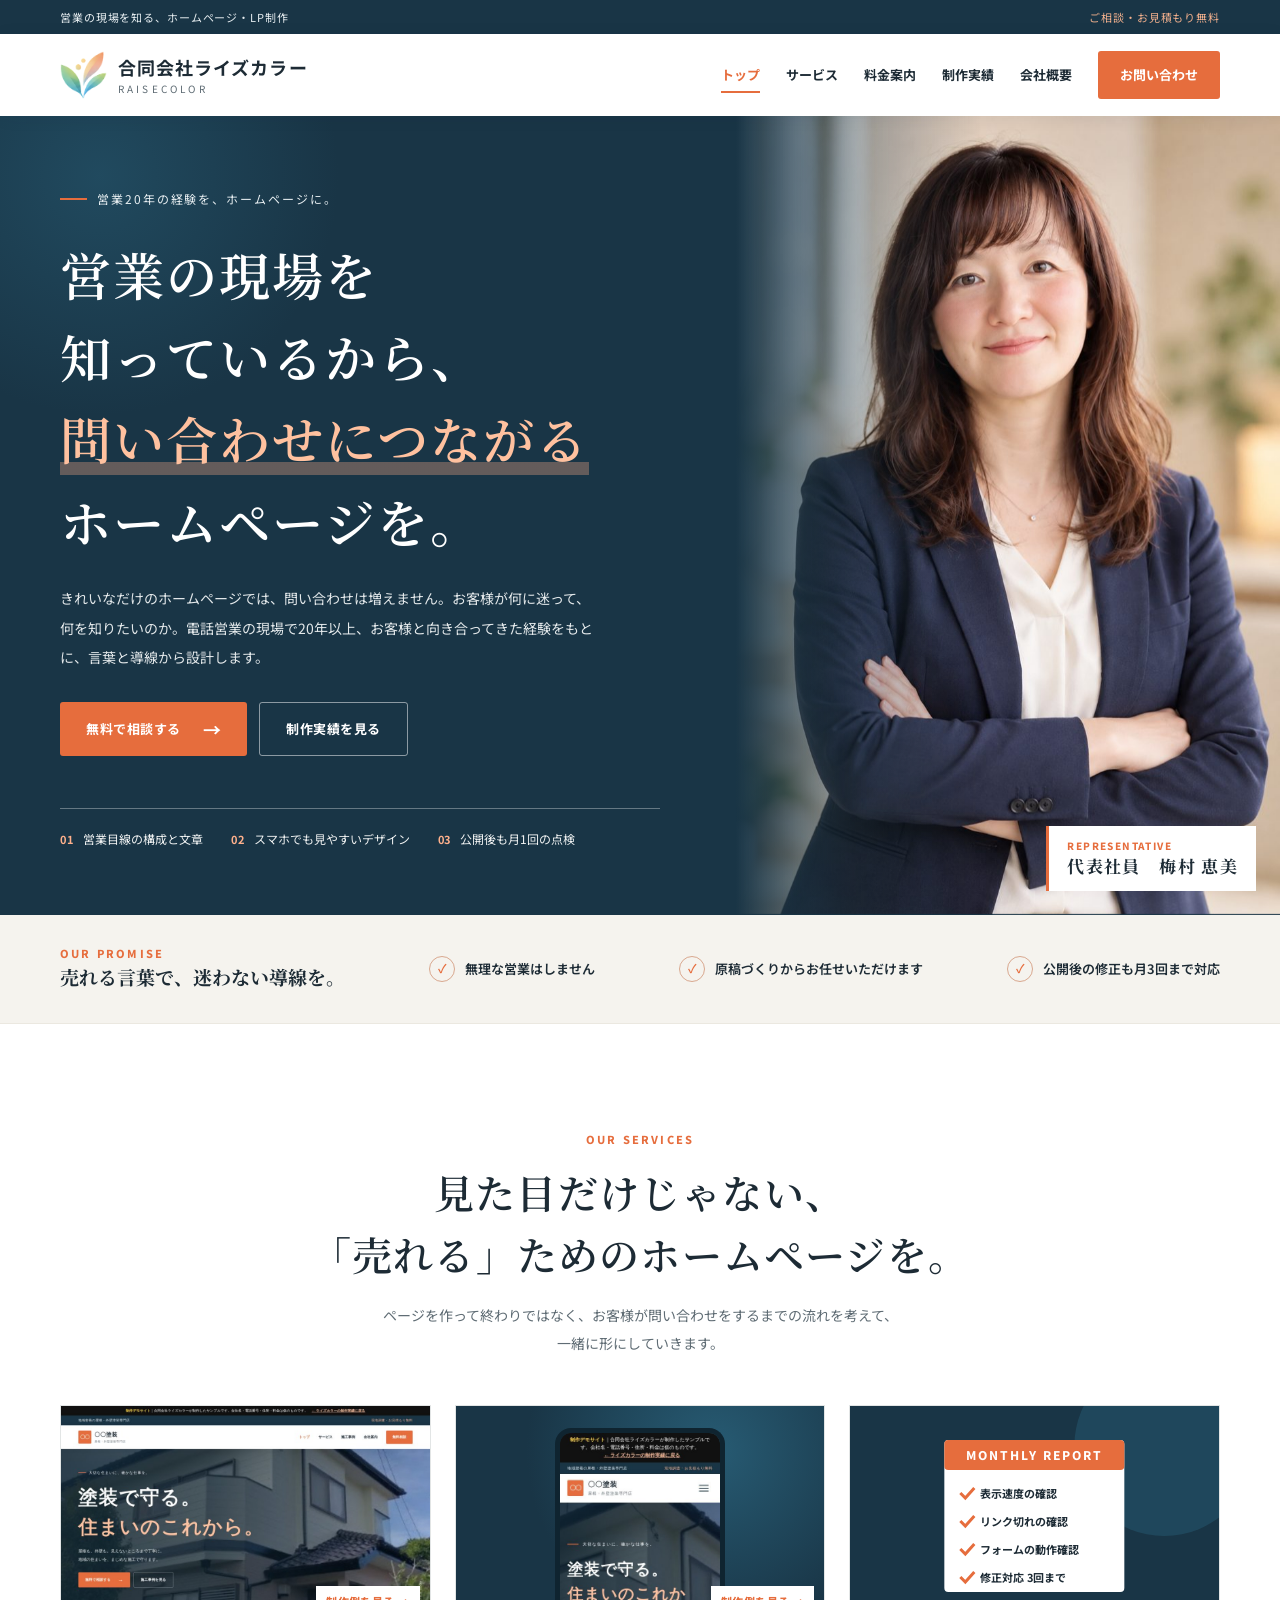
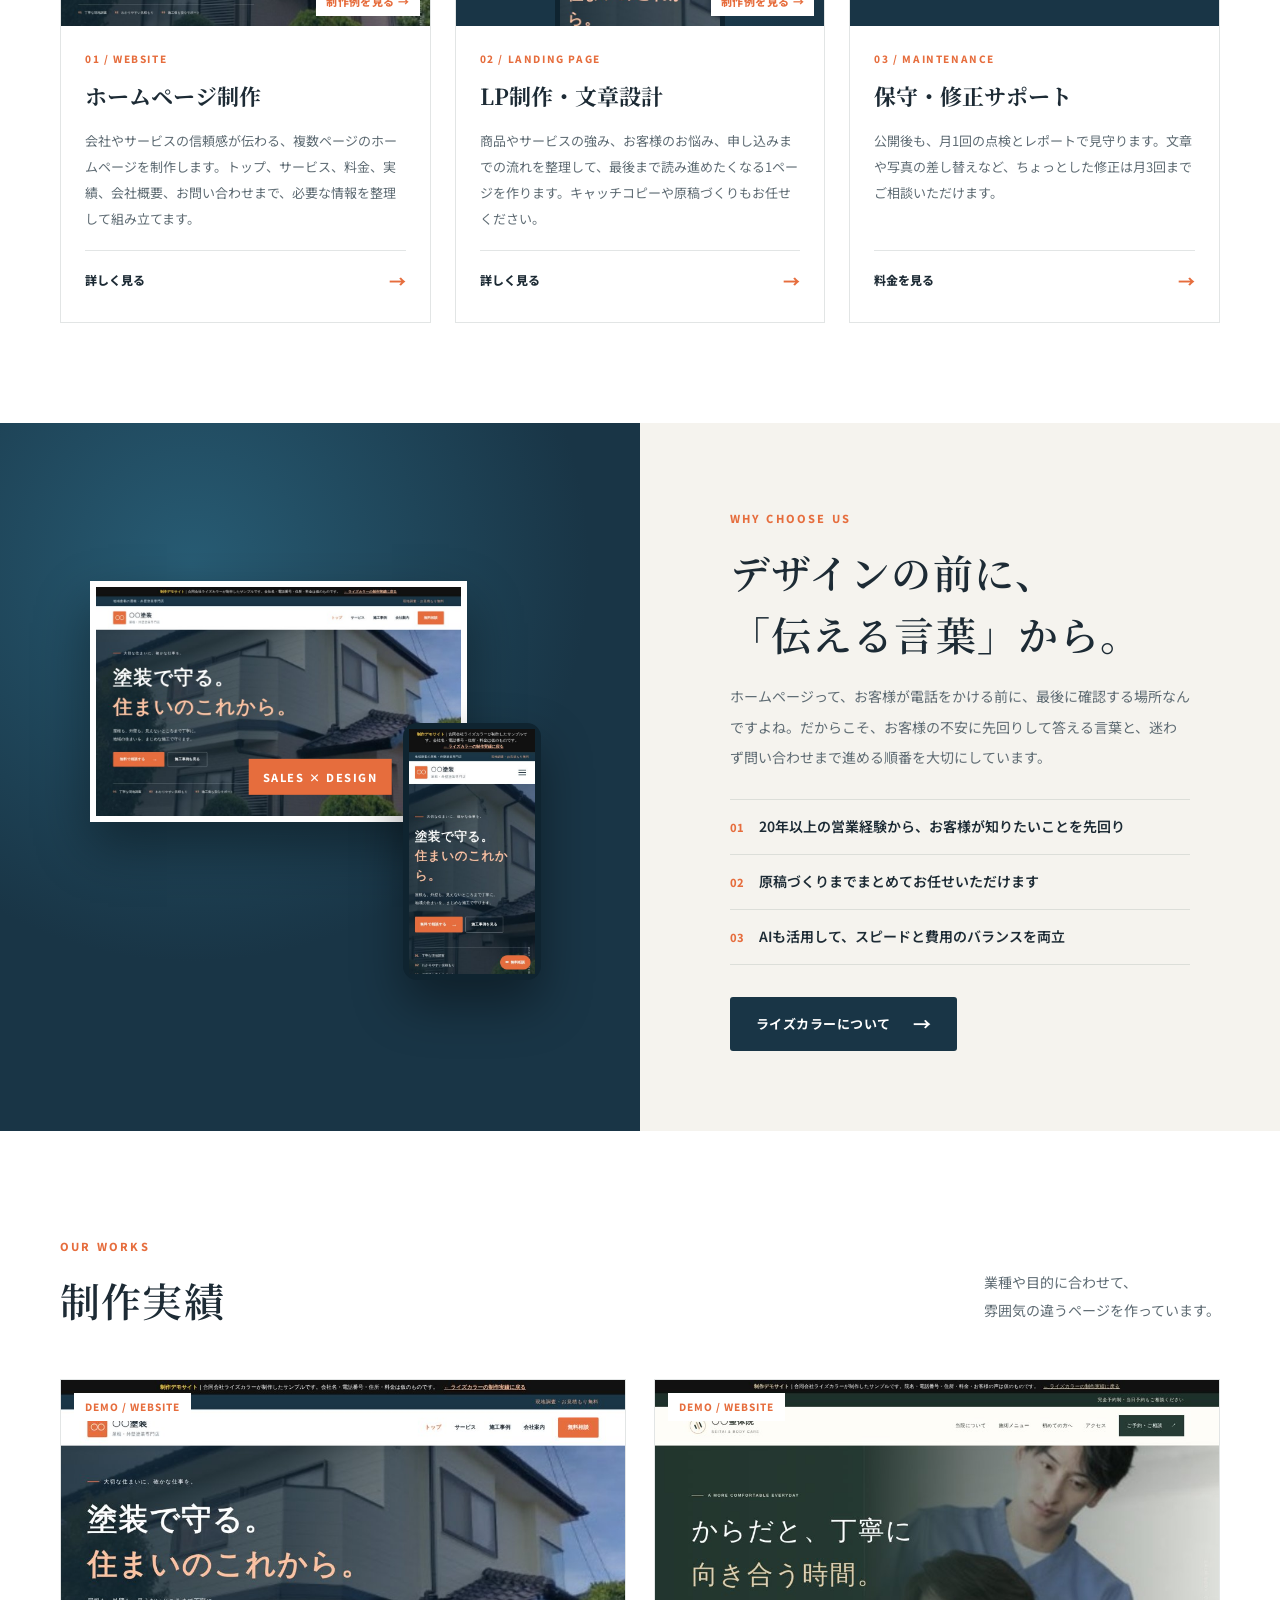
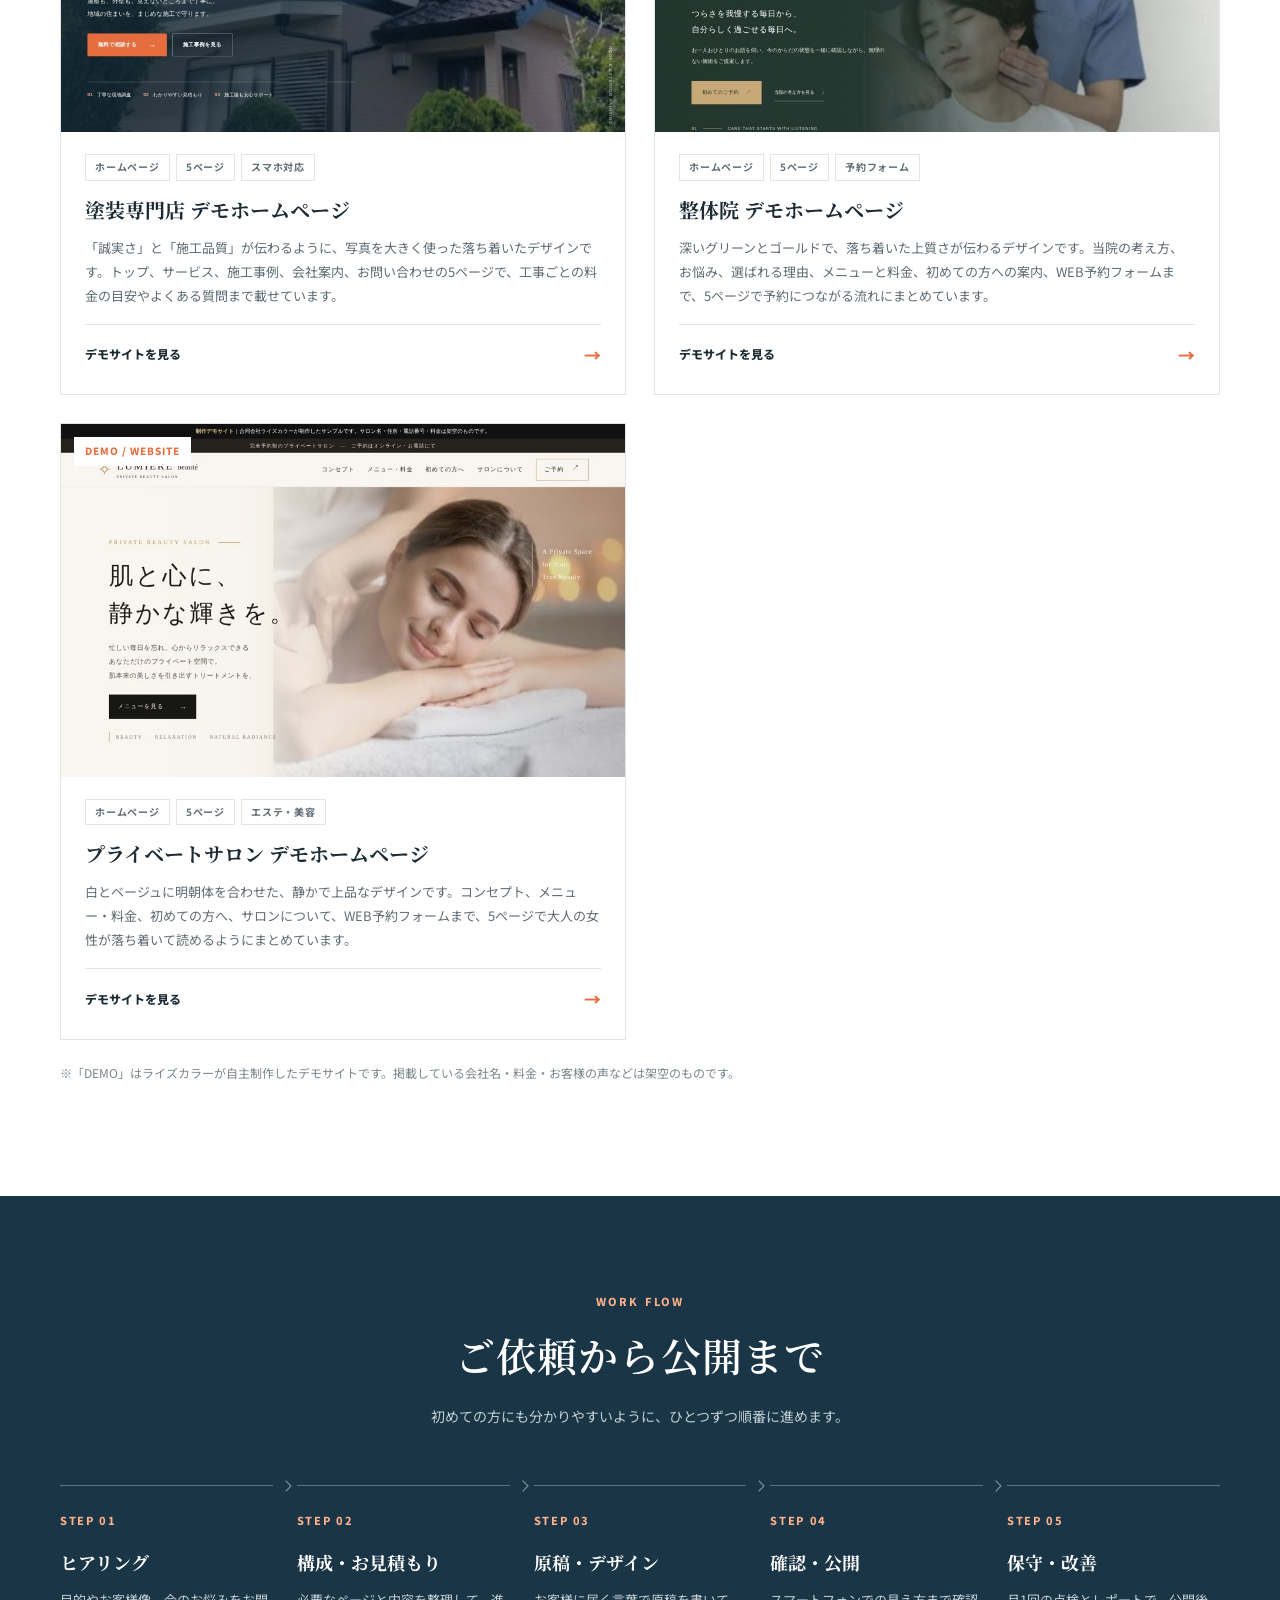
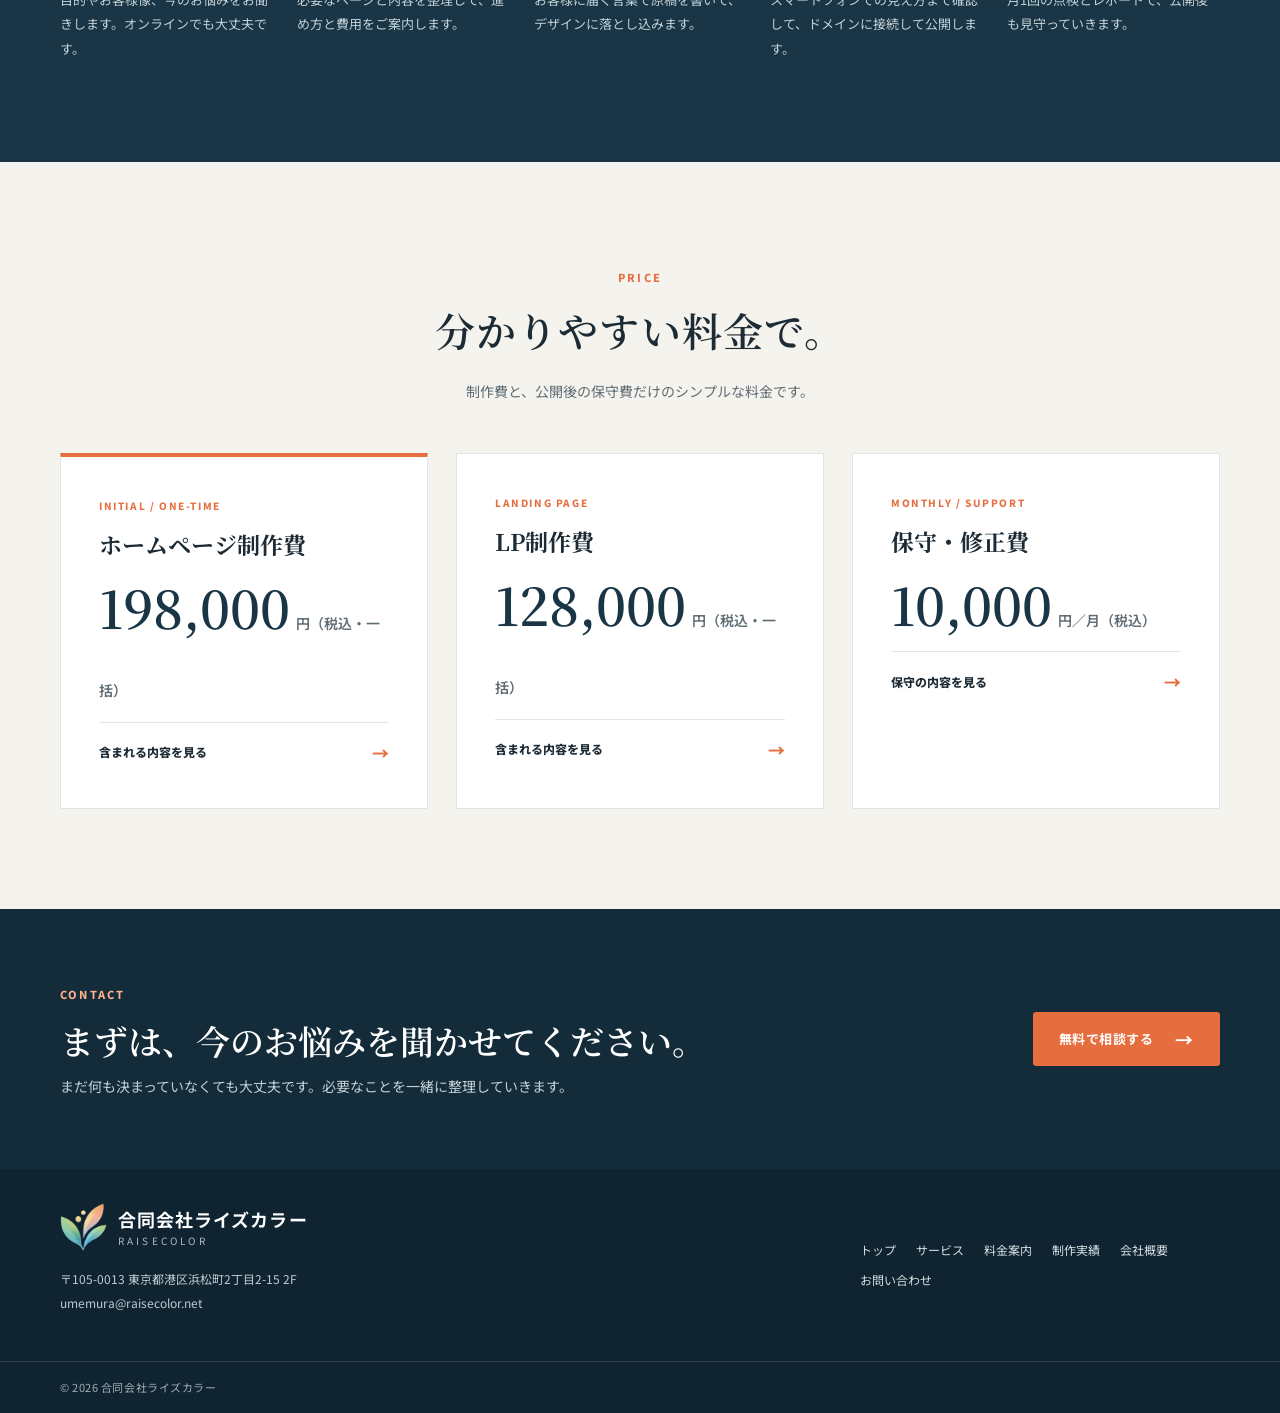
==== preview/index.html @ 111bf9ed "アニメーション入りの試作版を preview/ に追加(本番ページは変更なし) Co-Authored-By: Claude Opus 5.5 <noreply@anthropic.com> Clau" ====
<!doctype html>
<html lang="ja">
<head>
  <meta charset="utf-8">
  <meta name="viewport" content="width=device-width, initial-scale=1">
  <meta name="description" content="合同会社ライズカラーは、20年以上の営業経験をもとに、問い合わせにつながるホームページ・LPを制作します。">
  <title>合同会社ライズカラー｜営業目線のホームページ・LP制作</title>
  <link rel="icon" href="logo-mark.png">
  <link rel="stylesheet" href="style.css">
  <link rel="stylesheet" href="anim.css">
  <meta name="robots" content="noindex">
  <script src="script.js" defer></script>
  <script src="anim.js" defer></script>
</head>
<body>
  <div class="topbar">
    <div class="container topbar-inner">
      <span>営業の現場を知る、ホームページ・LP制作</span>
      <span class="topbar-note">ご相談・お見積もり無料</span>
    </div>
  </div>
  <header class="site-header">
    <div class="container header-inner">
      <a class="brand" href="index.html" aria-label="合同会社ライズカラー トップ"><img class="brand-logo" src="logo-mark.png" alt="" width="46" height="47"><span class="brand-text"><strong>合同会社ライズカラー</strong><small>RAISECOLOR</small></span></a>
      <button class="menu-toggle" aria-expanded="false" aria-controls="site-nav" aria-label="メニューを開く"><span></span><span></span><span></span></button>
      <nav id="site-nav" class="site-nav" aria-label="メインメニュー"><a href="index.html" aria-current="page">トップ</a><a href="services.html">サービス</a><a href="pricing.html">料金案内</a><a href="works.html">制作実績</a><a href="about.html">会社概要</a><a class="nav-cta" href="contact.html">お問い合わせ</a></nav>
    </div>
  </header>
  <main>

    <section class="hero" id="home">
      <div class="hero-grid">
        <div class="hero-content">
          <p class="eyebrow"><span></span>営業20年の経験を、ホームページに。</p>
          <h1>営業の現場を<br>知っているから、<br><em>問い合わせにつながる</em><br>ホームページを。</h1>
          <p class="hero-lead">きれいなだけのホームページでは、問い合わせは増えません。お客様が何に迷って、何を知りたいのか。電話営業の現場で20年以上、お客様と向き合ってきた経験をもとに、言葉と導線から設計します。</p>
          <div class="hero-actions">
            <a class="button button-primary" href="contact.html">無料で相談する <span>→</span></a>
            <a class="button button-ghost" href="works.html">制作実績を見る</a>
          </div>
          <div class="hero-points">
            <div><b>01</b><span>営業目線の構成と文章</span></div>
            <div><b>02</b><span>スマホでも見やすいデザイン</span></div>
            <div><b>03</b><span>公開後も月1回の点検</span></div>
          </div>
        </div>
        <figure class="hero-photo" style="margin:0">
          <img src="representative.jpg" alt="代表社員 梅村恵美">
          <figcaption><small>REPRESENTATIVE</small><b>代表社員　梅村 恵美</b></figcaption>
        </figure>
      </div>
    </section>

    <section class="trust-strip">
      <div class="container trust-inner">
        <div class="trust-intro"><span class="mini-label">OUR PROMISE</span><strong>売れる言葉で、迷わない導線を。</strong></div>
        <div class="trust-item"><span class="trust-icon">✓</span><span>無理な営業はしません</span></div>
        <div class="trust-item"><span class="trust-icon">✓</span><span>原稿づくりからお任せいただけます</span></div>
        <div class="trust-item"><span class="trust-icon">✓</span><span>公開後の修正も月3回まで対応</span></div>
      </div>
    </section>

    <section class="section" id="service">
      <div class="container">
        <div class="section-heading">
          <span class="section-kicker">OUR SERVICES</span>
          <h2>見た目だけじゃない、<br>「売れる」ためのホームページを。</h2>
          <p>ページを作って終わりではなく、お客様が問い合わせをするまでの流れを考えて、<br>一緒に形にしていきます。</p>
        </div>
        <div class="service-grid">
          <article class="service-card">
            <a class="thumb" href="https://umemura-raisecolor.github.io/tosou-demo/" target="_blank" rel="noopener"><img src="work-paint.jpg" alt="塗装専門店デモホームページ" loading="lazy"><span class="thumb-tag">制作例を見る →</span></a>
            <div class="service-card-body"><span class="card-number">01 / WEBSITE</span><h3>ホームページ制作</h3><p>会社やサービスの信頼感が伝わる、複数ページのホームページを制作します。トップ、サービス、料金、実績、会社概要、お問い合わせまで、必要な情報を整理して組み立てます。</p><a href="services.html" class="text-link">詳しく見る <span>→</span></a></div>
          </article>
          <article class="service-card">
            <a class="thumb phone" href="https://umemura-raisecolor.github.io/tosou-demo/" target="_blank" rel="noopener"><img src="work-paint-sp.jpg" alt="塗装専門店デモのスマートフォン表示" loading="lazy"><span class="thumb-tag">制作例を見る →</span></a>
            <div class="service-card-body"><span class="card-number">02 / LANDING PAGE</span><h3>LP制作・文章設計</h3><p>商品やサービスの強み、お客様のお悩み、申し込みまでの流れを整理して、最後まで読み進めたくなる1ページを作ります。キャッチコピーや原稿づくりもお任せください。</p><a href="services.html" class="text-link">詳しく見る <span>→</span></a></div>
          </article>
          <article class="service-card">
            <div class="thumb"><svg viewBox="0 0 400 220" width="100%" height="100%" preserveAspectRatio="xMidYMid slice" aria-hidden="true"><rect width="400" height="220" fill="#193546"/><circle cx="330" cy="40" r="90" fill="#275b73" opacity=".5"/><rect x="110" y="34" width="180" height="152" rx="4" fill="#fff"/><rect x="110" y="34" width="180" height="30" rx="4" fill="#e66d3d"/><text x="200" y="54" text-anchor="middle" font-family="Noto Sans JP" font-size="12" font-weight="800" fill="#fff" letter-spacing="2">MONTHLY REPORT</text><g font-family="Noto Sans JP" font-size="11" font-weight="700" fill="#1d2b35"><text x="146" y="92">表示速度の確認</text><text x="146" y="120">リンク切れの確認</text><text x="146" y="148">フォームの動作確認</text><text x="146" y="176">修正対応 3回まで</text></g><g fill="none" stroke="#e66d3d" stroke-width="3"><path d="M126 87l5 5 9-10"/><path d="M126 115l5 5 9-10"/><path d="M126 143l5 5 9-10"/><path d="M126 171l5 5 9-10"/></g></svg></div>
            <div class="service-card-body"><span class="card-number">03 / MAINTENANCE</span><h3>保守・修正サポート</h3><p>公開後も、月1回の点検とレポートで見守ります。文章や写真の差し替えなど、ちょっとした修正は月3回までご相談いただけます。</p><a href="pricing.html" class="text-link">料金を見る <span>→</span></a></div>
          </article>
        </div>
      </div>
    </section>

    <section class="feature-section" id="reason">
      <div class="feature-visual">
        <div class="stack">
          <div class="shot s1"><img src="work-paint.jpg" alt="" loading="lazy"></div>
          <div class="shot s2 sp"><img src="work-paint-sp.jpg" alt="" loading="lazy"></div>
          <span class="tag">SALES × DESIGN</span>
        </div>
      </div>
      <div class="feature-copy">
        <span class="section-kicker">WHY CHOOSE US</span>
        <h2>デザインの前に、<br>「伝える言葉」から。</h2>
        <p>ホームページって、お客様が電話をかける前に、最後に確認する場所なんですよね。だからこそ、お客様の不安に先回りして答える言葉と、迷わず問い合わせまで進める順番を大切にしています。</p>
        <ul class="check-list">
          <li><span>01</span>20年以上の営業経験から、お客様が知りたいことを先回り</li>
          <li><span>02</span>原稿づくりまでまとめてお任せいただけます</li>
          <li><span>03</span>AIも活用して、スピードと費用のバランスを両立</li>
        </ul>
        <a href="about.html" class="button button-dark">ライズカラーについて <span>→</span></a>
      </div>
    </section>

    <section class="section" id="works">
      <div class="container">
        <div class="section-heading heading-row">
          <div><span class="section-kicker">OUR WORKS</span><h2>制作実績</h2></div>
          <p style="font-size:14px;color:var(--muted)">業種や目的に合わせて、<br>雰囲気の違うページを作っています。</p>
        </div>
        <div class="works-grid"><article class="work-card"><a class="work-image" href="https://umemura-raisecolor.github.io/tosou-demo/" target="_blank" rel="noopener"><img src="work-paint.jpg" alt="塗装専門店 デモホームページのトップ画面" loading="lazy"><span>DEMO / WEBSITE</span></a><div class="work-info"><div class="tags"><span>ホームページ</span><span>5ページ</span><span>スマホ対応</span></div><h3>塗装専門店 デモホームページ</h3><p>「誠実さ」と「施工品質」が伝わるように、写真を大きく使った落ち着いたデザインです。トップ、サービス、施工事例、会社案内、お問い合わせの5ページで、工事ごとの料金の目安やよくある質問まで載せています。</p><a class="text-link" href="https://umemura-raisecolor.github.io/tosou-demo/" target="_blank" rel="noopener">デモサイトを見る <span>→</span></a></div></article><article class="work-card"><a class="work-image" href="https://umemura-raisecolor.github.io/seitai-demo/" target="_blank" rel="noopener"><img src="work-seitai.jpg" alt="整体院 デモホームページのトップ画面" loading="lazy"><span>DEMO / WEBSITE</span></a><div class="work-info"><div class="tags"><span>ホームページ</span><span>5ページ</span><span>予約フォーム</span></div><h3>整体院 デモホームページ</h3><p>深いグリーンとゴールドで、落ち着いた上質さが伝わるデザインです。当院の考え方、お悩み、選ばれる理由、メニューと料金、初めての方への案内、WEB予約フォームまで、5ページで予約につながる流れにまとめています。</p><a class="text-link" href="https://umemura-raisecolor.github.io/seitai-demo/" target="_blank" rel="noopener">デモサイトを見る <span>→</span></a></div></article><article class="work-card"><a class="work-image" href="https://umemura-raisecolor.github.io/salon-demo/" target="_blank" rel="noopener"><img src="work-salon.jpg" alt="プライベートサロン デモホームページのトップ画面" loading="lazy"><span>DEMO / WEBSITE</span></a><div class="work-info"><div class="tags"><span>ホームページ</span><span>5ページ</span><span>エステ・美容</span></div><h3>プライベートサロン デモホームページ</h3><p>白とベージュに明朝体を合わせた、静かで上品なデザインです。コンセプト、メニュー・料金、初めての方へ、サロンについて、WEB予約フォームまで、5ページで大人の女性が落ち着いて読めるようにまとめています。</p><a class="text-link" href="https://umemura-raisecolor.github.io/salon-demo/" target="_blank" rel="noopener">デモサイトを見る <span>→</span></a></div></article></div>
        <p class="demo-note">※「DEMO」はライズカラーが自主制作したデモサイトです。掲載している会社名・料金・お客様の声などは架空のものです。</p>
      </div>
    </section>

    <section class="process-section" id="flow">
      <div class="container">
        <div class="section-heading light-heading"><span class="section-kicker">WORK FLOW</span><h2>ご依頼から公開まで</h2><p>初めての方にも分かりやすいように、ひとつずつ順番に進めます。</p></div>
        <div class="process-grid"><div class="process-step"><span class="step-no">STEP 01</span><h3>ヒアリング</h3><p>目的やお客様像、今のお悩みをお聞きします。オンラインでも大丈夫です。</p></div><div class="process-step"><span class="step-no">STEP 02</span><h3>構成・お見積もり</h3><p>必要なページと内容を整理して、進め方と費用をご案内します。</p></div><div class="process-step"><span class="step-no">STEP 03</span><h3>原稿・デザイン</h3><p>お客様に届く言葉で原稿を書いて、デザインに落とし込みます。</p></div><div class="process-step"><span class="step-no">STEP 04</span><h3>確認・公開</h3><p>スマートフォンでの見え方まで確認して、ドメインに接続して公開します。</p></div><div class="process-step"><span class="step-no">STEP 05</span><h3>保守・改善</h3><p>月1回の点検とレポートで、公開後も見守っていきます。</p></div></div>
      </div>
    </section>

    <section class="section cream" id="price">
      <div class="container">
        <div class="section-heading">
          <span class="section-kicker">PRICE</span>
          <h2>分かりやすい料金で。</h2>
          <p>制作費と、公開後の保守費だけのシンプルな料金です。</p>
        </div>
        <div class="price-grid">
          <article class="price-box featured"><span class="card-number">INITIAL / ONE-TIME</span><h3>ホームページ制作費</h3><div class="price">198,000<small>円（税込・一括）</small></div><a class="text-link" href="pricing.html" style="margin-top:14px">含まれる内容を見る <span>→</span></a></article>
          <article class="price-box"><span class="card-number">LANDING PAGE</span><h3>LP制作費</h3><div class="price">128,000<small>円（税込・一括）</small></div><a class="text-link" href="pricing.html" style="margin-top:14px">含まれる内容を見る <span>→</span></a></article>
          <article class="price-box"><span class="card-number">MONTHLY / SUPPORT</span><h3>保守・修正費</h3><div class="price">10,000<small>円／月（税込）</small></div><a class="text-link" href="pricing.html" style="margin-top:14px">保守の内容を見る <span>→</span></a></article>
        </div>
      </div>
    </section>

    <section class="cta-band">
      <div class="container cta-inner">
        <div><span class="section-kicker">CONTACT</span><h2>まずは、今のお悩みを聞かせてください。</h2><p>まだ何も決まっていなくても大丈夫です。必要なことを一緒に整理していきます。</p></div>
        <a class="button button-primary" href="contact.html">無料で相談する <span>→</span></a>
      </div>
    </section>
  </main>
  <footer class="site-footer">
    <div class="container footer-main">
      <div>
        <a class="brand brand-footer" href="index.html"><img class="brand-logo" src="logo-mark.png" alt="" width="46" height="47"><span class="brand-text"><strong>合同会社ライズカラー</strong><small>RAISECOLOR</small></span></a>
        <p style="margin-top:16px;font-size:12px;color:#bdcbd0;line-height:2">〒105-0013 東京都港区浜松町2丁目2-15 2F<br>umemura@raisecolor.net</p>
      </div>
      <div class="footer-links"><a href="index.html">トップ</a><a href="services.html">サービス</a><a href="pricing.html">料金案内</a><a href="works.html">制作実績</a><a href="about.html">会社概要</a><a href="contact.html">お問い合わせ</a></div>
    </div>
    <div class="footer-bottom"><div class="container">© <span id="year">2026</span> 合同会社ライズカラー</div></div>
  </footer>
  <a class="floating-contact" href="contact.html"><span>✉</span>無料相談</a>
</body>
</html>
---- preview/style.css ----
@import url('https://fonts.googleapis.com/css2?family=Noto+Sans+JP:wght@400;500;600;700;800&family=Noto+Serif+JP:wght@500;600;700&display=swap');
:root{--ink:#1d2b35;--navy:#193546;--navy2:#142c39;--blue:#275b73;--orange:#e66d3d;--peach:#ffc19f;--peach2:#ffb18c;--cream:#f5f3ee;--muted:#5f6c74;--line:#e2e5e5;--white:#fff;--serif:"Noto Serif JP",serif;--sans:"Noto Sans JP",sans-serif}
*{box-sizing:border-box}
html{scroll-behavior:smooth;scroll-padding-top:84px}
body{margin:0;background:#fff;color:var(--ink);font-family:var(--sans);line-height:1.85;font-size:15px;-webkit-font-smoothing:antialiased}
img{display:block;width:100%;object-fit:cover}
a{color:inherit;text-decoration:none}
h1,h2,h3,p{margin-top:0}
.container{width:min(1160px,calc(100% - 48px));margin-inline:auto}

/* top / header */
.topbar{background:var(--navy);color:#e7eef1;font-size:11px;letter-spacing:.08em}
.topbar-inner{display:flex;justify-content:space-between;gap:12px;padding:7px 0}
.topbar-note{color:#f1b08d}
.site-header{height:82px;background:#fff;position:sticky;top:0;z-index:20;box-shadow:0 2px 16px #102b3910}
.header-inner{height:100%;display:flex;align-items:center;justify-content:space-between}
.brand{display:flex;align-items:center;gap:11px}
.brand-mark{display:grid;place-items:center;width:45px;height:45px;background:var(--orange);color:#fff;font-family:var(--serif);font-weight:700;font-size:17px;letter-spacing:-.04em;border-radius:3px}
.brand-logo{width:auto;height:48px;object-fit:contain;flex-shrink:0}
.brand-text{display:flex;flex-direction:column;line-height:1.35}
.brand-text strong{font-size:18px;letter-spacing:.06em}
.brand-text small{font-size:10px;color:var(--muted);letter-spacing:.32em;margin-top:3px}
.site-nav{display:flex;align-items:center;gap:26px;font-size:13px;font-weight:700}
.site-nav>a:not(.nav-cta){transition:color .2s;position:relative}
.site-nav>a[aria-current="page"]:not(.nav-cta){color:var(--orange)}
.site-nav>a:not(.nav-cta):hover,.text-link:hover{color:var(--orange)}
.nav-cta{padding:12px 22px;background:var(--orange);color:#fff;border-radius:3px}
.menu-toggle{display:none}

/* buttons */
.button{display:inline-flex;align-items:center;justify-content:center;gap:22px;min-height:54px;padding:0 26px;font-size:13px;font-weight:700;letter-spacing:.04em;border:0;border-radius:3px;cursor:pointer;transition:transform .2s,background .2s;font-family:inherit}
.button:hover{transform:translateY(-2px)}
.button span{font-size:18px}
.button-primary{background:var(--orange);color:#fff}
.button-primary:hover{background:#ce572b}
.button-ghost{border:1px solid #ffffff80;color:#fff}
.button-dark{background:var(--navy);color:#fff}
.button-line{border:1px solid var(--navy);color:var(--navy)}
.button[aria-disabled="true"]{background:#c9cfd2;color:#fff;cursor:default;transform:none}

/* hero (top page) */
.hero{position:relative;background:var(--navy);color:#fff;overflow:hidden}
.hero-grid{display:grid;grid-template-columns:1.15fr .85fr;min-height:640px}
.hero-grid>*{min-width:0}
.hero-content{padding:72px 48px 64px max(24px,calc((100vw - 1160px)/2));align-self:center;position:relative;z-index:1}
.hero-photo{position:relative}
.hero-photo img{position:absolute;inset:0;height:100%;object-position:center 18%}
.hero-photo::before{content:"";position:absolute;inset:0;z-index:1;background:linear-gradient(90deg,var(--navy) 0%,rgba(25,53,70,.35) 22%,rgba(25,53,70,0) 45%)}
.hero-photo figcaption{position:absolute;z-index:2;right:24px;bottom:24px;background:#fff;color:var(--ink);padding:12px 18px;line-height:1.5;border-left:3px solid var(--orange)}
.hero-photo figcaption small{display:block;font-size:10px;letter-spacing:.14em;color:var(--orange);font-weight:800}
.hero-photo figcaption b{font-family:var(--serif);font-size:17px;letter-spacing:.08em}
.eyebrow{font-size:12px;letter-spacing:.16em;display:flex;align-items:center;gap:10px;margin:0 0 24px;color:#e7eef1}
.eyebrow span{display:inline-block;width:27px;height:2px;background:var(--orange)}
.hero h1{font-family:var(--serif);font-size:clamp(32px,4vw,54px);font-weight:600;letter-spacing:.04em;line-height:1.55;margin:0 0 20px}
.hero h1 em{font-style:normal;color:var(--peach)}
.hero-lead{font-size:14px;line-height:2.1;color:#e4e9eb;margin-bottom:30px;max-width:540px}
.hero-actions{display:flex;gap:12px;flex-wrap:wrap}
.hero-points{display:flex;flex-wrap:wrap;gap:12px 28px;margin-top:52px;padding-top:19px;border-top:1px solid #ffffff55;max-width:600px}
.hero-points div{display:flex;align-items:center;gap:9px;font-size:12px;color:#f0f2f2}
.hero-points b{font-size:11px;color:var(--peach2);letter-spacing:.08em}

/* page hero (sub pages) */
.page-hero{background:var(--navy) linear-gradient(120deg,var(--navy) 0%,#1f4257 100%);color:#fff;padding:72px 0 76px;position:relative;overflow:hidden}
.page-hero::after{content:attr(data-en);position:absolute;right:-10px;bottom:-34px;font-family:var(--serif);font-size:clamp(70px,13vw,170px);font-weight:700;color:#ffffff0d;letter-spacing:.02em;line-height:1;pointer-events:none}
.breadcrumb{font-size:11px;color:#b9c7cd;margin-bottom:26px;letter-spacing:.06em}
.breadcrumb a:hover{color:#fff}
.page-hero h1{font-family:var(--serif);font-size:clamp(30px,4vw,48px);font-weight:600;line-height:1.55;letter-spacing:.04em;margin:10px 0 16px}
.page-hero h1 em{font-style:normal;color:var(--peach)}
.page-hero p{font-size:14px;color:#dbe3e6;max-width:640px;margin:0;line-height:2.1}

/* trust */
.trust-strip{background:var(--cream);border-bottom:1px solid #ebe8e0}
.trust-inner{min-height:108px;display:flex;align-items:center;justify-content:space-between;gap:20px}
.trust-intro{display:flex;flex-direction:column;line-height:1.6}
.mini-label,.section-kicker{font-size:11px;letter-spacing:.2em;font-weight:800;color:var(--orange)}
.trust-intro strong{font-family:var(--serif);font-size:19px}
.trust-item{display:flex;align-items:center;gap:10px;font-size:13px;font-weight:600}
.trust-icon{display:grid;place-items:center;width:26px;height:26px;border:1px solid #d9a88f;color:var(--orange);border-radius:50%;font-size:12px;flex-shrink:0}

/* sections */
.section{padding:100px 0}
.section.cream{background:var(--cream)}
.section-heading{text-align:center;margin-bottom:48px}
.section-heading h2,.feature-copy h2,.contact-copy h2,.h2{font-family:var(--serif);font-size:clamp(28px,3.3vw,40px);line-height:1.55;letter-spacing:.03em;margin:10px 0 16px;font-weight:600}
.section-heading>p{font-size:14px;color:var(--muted);line-height:2;margin:0}
.heading-row{display:flex;align-items:end;justify-content:space-between;text-align:left;gap:24px}
.heading-row h2{margin-bottom:0}
.heading-row>p{margin-bottom:7px!important}

/* service cards */
.service-grid{display:grid;grid-template-columns:repeat(3,1fr);gap:24px}
.service-card{border:1px solid var(--line);background:#fff;transition:transform .25s,box-shadow .25s;display:flex;flex-direction:column}
.service-card:hover{transform:translateY(-5px);box-shadow:0 16px 36px #1d2b3512}
.service-card .thumb{height:220px;overflow:hidden;background:var(--navy)}
.service-card .thumb img{height:100%;object-position:top}
.service-card-body{padding:24px 24px 26px;display:flex;flex-direction:column;flex:1}
.card-number{font-size:10px;color:var(--orange);font-weight:800;letter-spacing:.16em}
.service-card h3{font-family:var(--serif);font-size:22px;margin:7px 0 11px}
.service-card p{font-size:13px;line-height:2;color:var(--muted);margin-bottom:18px;flex:1}
.text-link{font-size:12px;font-weight:800;display:flex;justify-content:space-between;align-items:center;border-top:1px solid var(--line);padding-top:14px}
.text-link span{font-size:17px;color:var(--orange)}

/* feature */
.feature-section{display:grid;grid-template-columns:1fr 1fr;background:var(--cream)}
.feature-section>*{min-width:0}
.feature-visual{background:var(--navy);position:relative;min-height:600px;display:grid;place-items:center;padding:60px 40px;overflow:hidden}
.feature-visual::before{content:"";position:absolute;inset:0;background:radial-gradient(circle at 30% 20%,#275b73 0,transparent 55%)}
.stack{position:relative;width:min(460px,100%);aspect-ratio:4/3.4}
.stack .shot{position:absolute;width:78%;box-shadow:0 24px 50px #0006;border:6px solid #fff;background:#fff}
.stack .shot img{aspect-ratio:16/10}
.stack .s1{left:0;top:0}
.stack .s2{right:0;bottom:0}
.stack .tag{position:absolute;left:50%;top:50%;transform:translate(-50%,-50%);background:var(--orange);color:#fff;font-size:11px;font-weight:800;letter-spacing:.14em;padding:8px 14px;z-index:2;white-space:nowrap}
.feature-copy{padding:80px clamp(36px,7vw,110px);align-self:center}
.feature-copy>p{font-size:14px;color:var(--muted);line-height:2.2;max-width:500px}
.check-list{list-style:none;padding:0;margin:26px 0 32px;border-top:1px solid #dcded9}
.check-list li{padding:14px 0;border-bottom:1px solid #dcded9;font-size:14px;font-weight:600;display:flex;gap:15px;align-items:center}
.check-list li span{color:var(--orange);font-size:11px;font-weight:800}

/* numbers */
.numbers{display:grid;grid-template-columns:repeat(3,1fr);border:1px solid var(--line);background:#fff}
.numbers>div{padding:30px 24px;text-align:center;border-right:1px solid var(--line)}
.numbers>div:last-child{border-right:0}
.numbers b{display:block;font-family:var(--serif);font-size:44px;color:var(--navy);line-height:1.2}
.numbers b small{font-size:16px;margin-left:2px}
.numbers span{font-size:13px;color:var(--muted)}

/* works */
.works-grid{display:grid;grid-template-columns:repeat(2,1fr);gap:28px}
.work-card{border:1px solid var(--line);background:#fff;display:flex;flex-direction:column}
.work-image{position:relative;overflow:hidden;background:var(--navy)}
.work-image img{aspect-ratio:16/10;object-position:top;transition:transform .4s}
.work-card:hover .work-image img{transform:scale(1.04)}
.work-image>span{position:absolute;left:13px;top:13px;padding:5px 11px;background:#fff;font-size:10px;font-weight:800;letter-spacing:.1em;color:var(--orange)}
.work-info{padding:22px 24px 24px;display:flex;flex-direction:column;flex:1}
.work-info h3{font-family:var(--serif);font-size:20px;margin-bottom:8px}
.work-info p{font-size:13px;color:var(--muted);margin:0 0 16px;flex:1}
.tags{display:flex;flex-wrap:wrap;gap:6px;margin-bottom:10px}
.tags span{font-size:10px;font-weight:700;letter-spacing:.08em;border:1px solid var(--line);padding:3px 9px;color:var(--muted)}
.demo-note{font-size:12px;color:#7a858a;margin-top:22px}

/* process */
.process-section{background:var(--navy);color:#fff;padding:90px 0 100px}
.light-heading .section-kicker{color:var(--peach2)}
.light-heading h2{margin-top:10px}
.light-heading>p{color:#c3d0d5!important}
.process-grid{display:grid;grid-template-columns:repeat(5,1fr);gap:24px;margin-top:55px}
.process-step{position:relative;border-top:1px solid #ffffff50;padding-top:19px}
.process-step:not(:last-child):after{content:"";position:absolute;right:-17px;top:-4px;width:7px;height:7px;border-top:1px solid #ffffff80;border-right:1px solid #ffffff80;transform:rotate(45deg)}
.step-no{font-size:11px;letter-spacing:.15em;color:var(--peach2);font-weight:800}
.process-step h3{font-family:var(--serif);font-size:18px;margin:14px 0 8px}
.process-step p{font-size:13px;line-height:1.9;color:#c3d0d5;margin:0}

/* service detail */
.svc-detail{display:grid;grid-template-columns:repeat(2,1fr);gap:24px}
.svc-box{border:1px solid var(--line);background:#fff;padding:34px 32px}
.svc-box .num{font-family:var(--serif);font-size:40px;color:var(--orange);line-height:1}
.svc-box h3{font-family:var(--serif);font-size:23px;margin:14px 0 10px}
.svc-box>p{font-size:14px;color:var(--muted);line-height:2}
.svc-box ul{list-style:none;padding:0;margin:18px 0 0;border-top:1px solid var(--line)}
.svc-box li{font-size:13px;font-weight:600;padding:11px 0 11px 22px;border-bottom:1px solid var(--line);position:relative}
.svc-box li::before{content:"";position:absolute;left:4px;top:19px;width:8px;height:8px;background:var(--orange)}

/* pricing */
.price-grid{display:grid;grid-template-columns:1fr 1fr;gap:28px}
.price-box{background:#fff;border:1px solid var(--line);padding:40px 38px;position:relative}
.price-box.featured{border-top:4px solid var(--orange)}
.price-box .card-number{display:block}
.price-box h3{font-family:var(--serif);font-size:23px;margin:8px 0 6px}
.price{font-family:var(--serif);font-size:52px;color:var(--navy);font-weight:600;line-height:1.3;margin:6px 0 4px}
.price small{font-family:var(--sans);font-size:14px;color:var(--muted);font-weight:600;margin-left:6px}
.price-box .sub{font-size:13px;color:var(--muted);margin-bottom:18px}
.price-box ul{list-style:none;padding:0;margin:0;border-top:1px solid var(--line)}
.price-box li{font-size:14px;padding:12px 0 12px 26px;border-bottom:1px solid var(--line);position:relative}
.price-box li::before{content:"✓";position:absolute;left:2px;top:12px;color:var(--orange);font-weight:800}
.table-wrap{overflow-x:auto;border:1px solid var(--line);background:#fff}
table{width:100%;border-collapse:collapse;font-size:14px}
th,td{padding:16px 22px;text-align:left;border-bottom:1px solid var(--line)}
thead th{background:var(--navy);color:#fff;font-size:12px;letter-spacing:.1em;font-weight:700}
tbody tr:last-child td{border-bottom:0}
td:last-child{font-weight:700;color:var(--navy);white-space:nowrap}
.note-list{font-size:12px;color:var(--muted);margin:18px 0 0;padding-left:1.2em;line-height:2}

/* about */
.profile{display:grid;grid-template-columns:.8fr 1.2fr;gap:64px;align-items:start}
.profile>*{min-width:0}
.profile-photo{position:relative}
.profile-photo img{aspect-ratio:4/5;object-position:center 15%}
.profile-photo::after{content:"";position:absolute;left:-14px;bottom:-14px;width:60%;height:60%;border:1px solid var(--orange);z-index:-1}
.profile-photo{z-index:0}
.profile h2 .en{display:block;font-family:var(--sans);font-size:12px;letter-spacing:.24em;color:var(--muted);margin-top:4px;font-weight:600}
.profile p{font-size:14px;line-height:2.2;color:#3c4a53}
.timeline{list-style:none;margin:30px 0 0;padding:0;border-left:1px solid #d9d8d1}
.timeline li{position:relative;padding:0 0 18px 26px;font-size:14px}
.timeline li::before{content:"";position:absolute;left:-5px;top:9px;width:9px;height:9px;background:var(--orange);border-radius:50%}
.timeline time{display:block;font-size:12px;font-weight:800;color:var(--orange);letter-spacing:.1em;line-height:1.4}
.company th{width:9em;background:var(--cream);font-size:13px;color:var(--muted);font-weight:700;vertical-align:top}
.company td{font-weight:500;color:var(--ink);white-space:normal}

/* contact */
.contact-section{padding:100px 0;background:var(--cream)}
.contact-layout{display:grid;grid-template-columns:.95fr 1.05fr;gap:70px;align-items:start}
.contact-layout>*{min-width:0}
.contact-copy>p{font-size:14px;color:var(--muted);line-height:2.1}
.contact-badges{display:flex;flex-wrap:wrap;gap:7px;margin:22px 0 28px}
.contact-badges span{border:1px solid #d9d8d1;padding:5px 11px;font-size:12px;font-weight:700;background:#fff}
.contact-label{margin:0;font-size:12px;color:var(--muted);font-weight:700}
.contact-mail{display:block;font-size:clamp(20px,2.4vw,27px);font-weight:800;letter-spacing:.02em;color:var(--navy);line-height:1.5;word-break:break-all}
.contact-card{background:#fff;padding:38px 40px;box-shadow:0 12px 35px #1d2b350b}
.contact-card h3{font-family:var(--serif);font-size:23px;margin-bottom:6px}
.contact-card .intro{font-size:13px;color:var(--muted)}
.contact-card ol{margin:18px 0 26px;padding:0;list-style:none;counter-reset:q;border-top:1px solid var(--line)}
.contact-card li{padding:12px 0 12px 38px;border-bottom:1px solid var(--line);font-size:14px;font-weight:600;position:relative}
.contact-card li::before{counter-increment:q;content:counter(q,decimal-leading-zero);position:absolute;left:0;top:13px;font-size:11px;color:var(--orange);font-weight:800;letter-spacing:.1em}
.contact-card .button{width:100%}
.contact-card small{display:block;font-size:12px;color:var(--muted);margin-top:12px;line-height:1.8}

/* faq */
.faq{max-width:860px;margin:0 auto}
.faq details{border-bottom:1px solid var(--line)}
.faq details:first-child{border-top:1px solid var(--line)}
.faq summary{cursor:pointer;list-style:none;padding:20px 40px 20px 44px;font-weight:700;font-size:15px;position:relative}
.faq summary::-webkit-details-marker{display:none}
.faq summary::before{content:"Q";position:absolute;left:6px;top:17px;font-family:var(--serif);font-size:22px;color:var(--orange)}
.faq summary::after{content:"+";position:absolute;right:10px;top:16px;font-size:22px;color:var(--muted)}
.faq details[open] summary::after{content:"−"}
.faq details p{padding:0 10px 22px 44px;margin:0;font-size:14px;color:var(--muted);line-height:2}

/* cta band */
.cta-band{background:var(--navy2);color:#fff;padding:70px 0}
.cta-inner{display:flex;align-items:center;justify-content:space-between;gap:32px}
.cta-inner h2{font-family:var(--serif);font-size:clamp(24px,2.8vw,34px);font-weight:600;margin:8px 0 6px;line-height:1.55}
.cta-inner p{margin:0;color:#c3d0d5;font-size:14px}
.cta-inner .section-kicker{color:var(--peach2)}

/* footer */
.site-footer{background:#0f2430;color:#e6edef}
.footer-main{min-height:170px;display:flex;align-items:center;justify-content:space-between;gap:28px;padding:34px 0}
.brand-footer .brand-text strong{color:#fff}
.brand-footer .brand-text small{color:#aabac1}
.footer-main>p{font-size:12px;color:#bdcbd0;line-height:2;margin:0}
.footer-links{display:flex;flex-wrap:wrap;gap:8px 20px;font-size:12px;color:#d5dee2;max-width:360px}
.footer-links a:hover{color:var(--peach2)}
.footer-bottom{border-top:1px solid #ffffff20;padding:15px 0;color:#9eafb6;font-size:11px;letter-spacing:.05em}
.floating-contact{display:none}

@media(max-width:960px){
  .site-nav{gap:15px}.site-nav>a{font-size:12px}.nav-cta{padding:10px 14px}
  .hero-grid{grid-template-columns:1fr 1fr}
  .hero-content{padding:60px 32px 56px 24px}
  .process-grid{grid-template-columns:repeat(3,1fr)}
  .process-step:nth-child(3):after{display:none}
  .trust-inner{flex-wrap:wrap;padding:22px 0}.trust-intro{width:100%}
  .feature-copy{padding:60px 38px}
  .contact-layout,.profile{gap:40px}
}
@media(max-width:780px){
  html{scroll-padding-top:70px}
  body{font-size:14px}
  .container{width:calc(100% - 32px)}
  .topbar{font-size:9px}.topbar-inner{padding:6px 0}
  .site-header{height:70px}
  .brand-logo{height:40px}.brand-text strong{font-size:16px}
  .menu-toggle{display:flex;width:42px;height:42px;border:0;background:transparent;flex-direction:column;justify-content:center;gap:5px;padding:9px;cursor:pointer}
  .menu-toggle span{height:2px;width:23px;background:var(--navy);display:block;transition:.2s}
  .site-nav{display:none;position:absolute;top:70px;left:0;right:0;background:#fff;padding:14px 22px 24px;box-shadow:0 14px 20px #102b3914;align-items:stretch;gap:0;flex-direction:column}
  .site-nav.open{display:flex}
  .site-nav>a{padding:13px 5px;border-bottom:1px solid var(--line);font-size:14px!important}
  .site-nav .nav-cta{text-align:center;margin-top:13px;border:0;padding:14px}
  .menu-toggle[aria-expanded="true"] span:nth-child(1){transform:translateY(7px) rotate(45deg)}
  .menu-toggle[aria-expanded="true"] span:nth-child(2){opacity:0}
  .menu-toggle[aria-expanded="true"] span:nth-child(3){transform:translateY(-7px) rotate(-45deg)}
  .hero-grid{grid-template-columns:1fr;min-height:0}
  .hero-photo{height:380px;order:-1}
  .hero-photo::before{background:linear-gradient(0deg,var(--navy) 0%,rgba(25,53,70,0) 40%)}
  .hero-photo figcaption{right:16px;bottom:16px}
  .hero-content{padding:36px 16px 54px}
  .hero h1{font-size:clamp(27px,7.4vw,36px)}
  .hero-points{flex-direction:column;gap:10px;margin-top:38px}
  .page-hero{padding:52px 0 56px}
  .section{padding:68px 0}
  .section-heading{margin-bottom:34px}
  .section-heading h2,.feature-copy h2,.contact-copy h2,.h2{font-size:26px}
  .heading-row{display:block;text-align:center}.heading-row>p{margin-top:12px}
  .trust-inner{display:grid;grid-template-columns:1fr;gap:12px}
  .service-grid,.works-grid,.svc-detail,.price-grid{grid-template-columns:1fr;gap:18px}
  .service-card .thumb{height:190px}
  .feature-section{grid-template-columns:1fr}
  .feature-visual{min-height:0;padding:44px 24px}
  .feature-copy{padding:52px 18px 58px}
  .numbers{grid-template-columns:1fr}
  .numbers>div{border-right:0;border-bottom:1px solid var(--line)}
  .numbers>div:last-child{border-bottom:0}
  .process-section{padding:68px 0}
  .process-grid{grid-template-columns:1fr;gap:22px;margin-top:36px}
  .process-step:after{display:none}
  .svc-box,.price-box{padding:28px 22px}
  .price{font-size:42px}
  th,td{padding:13px 14px}
  .company th{width:6.5em}
  .profile{grid-template-columns:1fr}
  .profile-photo{max-width:360px}
  .contact-section{padding:64px 0 80px}
  .contact-layout{grid-template-columns:1fr}
  .contact-card{padding:28px 20px}
  .cta-inner{flex-direction:column;align-items:flex-start}
  .footer-main{align-items:flex-start;flex-direction:column;gap:18px}
  .floating-contact{display:flex;position:fixed;z-index:30;right:14px;bottom:14px;background:var(--orange);color:#fff;box-shadow:0 5px 18px #152f3c30;padding:13px 18px;border-radius:30px;align-items:center;gap:7px;font-size:13px;font-weight:700}
  .footer-bottom{padding-bottom:70px}
}
@media(prefers-reduced-motion:reduce){html{scroll-behavior:auto}*,*::before,*::after{transition:none!important}}
.service-card .thumb.phone{display:grid;place-items:end center;padding-top:22px;background:radial-gradient(circle at 70% 20%,#275b73 0,#193546 60%)}
.service-card .thumb.phone img{width:46%;height:auto;aspect-ratio:auto;border:5px solid #0f2430;border-bottom:0;border-radius:16px 16px 0 0;object-position:top}
.stack .s1{width:82%}
.stack .s2.sp{width:30%;right:2%;bottom:-2%;border-radius:14px;border-color:#0f2430}
.stack .s2.sp img{aspect-ratio:390/760}
.works-grid.single{grid-template-columns:1fr}
.service-card .thumb{display:block;position:relative}
.thumb-tag{position:absolute;right:10px;bottom:10px;background:#fff;color:var(--orange);font-size:11px;font-weight:800;padding:5px 10px;letter-spacing:.04em}
.service-card .thumb.phone{display:grid}
.contact-form label{display:block;font-size:13px;font-weight:700;margin-bottom:16px}
.required{display:inline-block;font-size:10px;color:#fff;background:var(--orange);padding:1px 7px;margin-left:6px;border-radius:2px;vertical-align:1px}
.contact-form input,.contact-form select,.contact-form textarea{display:block;width:100%;margin-top:7px;padding:12px 13px;border:1px solid #dfe3e4;border-radius:2px;background:#fcfcfb;font:inherit;font-size:14px;color:var(--ink);outline:none}
.contact-form input:focus,.contact-form select:focus,.contact-form textarea:focus{border-color:var(--blue);box-shadow:0 0 0 3px #275b7318}
.contact-form textarea{resize:vertical}
.contact-form .intro{margin-bottom:22px}
.form-status{font-size:14px;font-weight:700;margin:14px 0 0;line-height:1.8}
.form-status.ok{color:#1f7a4d;background:#e9f6ef;padding:12px 14px}
.form-status.ng{color:#b23c17;background:#fdeee8;padding:12px 14px}
.contact-form button[disabled]{opacity:.6;cursor:wait}
.price-grid{grid-template-columns:repeat(3,1fr)}
@media(max-width:960px){.price-grid{grid-template-columns:1fr}}
---- preview/anim.css ----
/* ===== RAISECOLOR motion layer (preview) ===== */
@keyframes rcRise{from{opacity:0;transform:translateY(40px)}to{opacity:1;transform:none}}
@keyframes rcFade{from{opacity:0}to{opacity:1}}
@keyframes rcLine{from{width:0}to{width:27px}}
@keyframes rcPhoto{from{opacity:0;transform:scale(1.12)}to{opacity:1;transform:scale(1)}}
@keyframes rcCap{from{opacity:0;transform:translateX(40px)}to{opacity:1;transform:none}}
@keyframes rcShine{0%{left:-80%}22%,100%{left:140%}}
@keyframes rcGlow{0%,100%{box-shadow:0 0 0 0 rgba(230,109,61,.45)}50%{box-shadow:0 0 0 12px rgba(230,109,61,0)}}
@keyframes rcFloat{0%,100%{transform:translateY(0)}50%{transform:translateY(-6px)}}
@keyframes rcDrift{to{transform:translate(6%,-5%) scale(1.08)}}
@keyframes rcPop{0%{transform:scale(0)}70%{transform:scale(1.25)}100%{transform:scale(1)}}

/* hero entrance */
.hero::after{content:"";position:absolute;width:520px;height:520px;left:-160px;top:-200px;border-radius:50%;background:radial-gradient(circle,rgba(39,91,115,.55),transparent 65%);animation:rcDrift 14s ease-in-out infinite alternate;pointer-events:none;z-index:0}
.hero .eyebrow{animation:rcFade .8s .2s both}
.hero .eyebrow span{animation:rcLine .8s .4s both}
.hero h1 .ln{display:block;overflow:hidden;padding-bottom:.06em}
.hero h1 .ln>span{display:inline-block;animation:rcLineUp 1s cubic-bezier(.2,.8,.2,1) both}
@keyframes rcLineUp{from{transform:translateY(110%)}to{transform:none}}
.hero h1 .ln:nth-child(1)>span{animation-delay:.45s}
.hero h1 .ln:nth-child(2)>span{animation-delay:.6s}
.hero h1 .ln:nth-child(3)>span{animation-delay:.75s}
.hero h1 .ln:nth-child(4)>span{animation-delay:.9s}
.hero h1 em{background:linear-gradient(transparent 82%,rgba(240,166,132,.35) 82%) no-repeat left/0% 100%;animation:rcMark .9s 1.5s cubic-bezier(.2,.8,.2,1) forwards}
@keyframes rcMark{to{background-size:100% 100%}}
.hero-lead{animation:rcRise .9s 1.1s cubic-bezier(.2,.8,.2,1) both}
.hero-actions{animation:rcRise .9s 1.3s cubic-bezier(.2,.8,.2,1) both}
.hero-points{animation:rcFade 1s 1.6s both}
.hero-points div{animation:rcRise .7s cubic-bezier(.2,.8,.2,1) both}
.hero-points div:nth-child(1){animation-delay:1.7s}.hero-points div:nth-child(2){animation-delay:1.85s}.hero-points div:nth-child(3){animation-delay:2s}
.hero-photo{overflow:hidden}
.hero-photo img{animation:rcPhoto 1.8s .1s cubic-bezier(.2,.8,.2,1) both}
.hero-photo figcaption{animation:rcCap .9s 1.4s cubic-bezier(.2,.8,.2,1) both}

/* buttons: shine + glow */
.button,.nav-cta,.floating-contact{position:relative;overflow:hidden;isolation:isolate}
.button:before,.nav-cta:before{content:"";position:absolute;top:0;left:-80%;width:50%;height:100%;background:linear-gradient(110deg,transparent,rgba(255,255,255,.5),transparent);transform:skewX(-20deg);pointer-events:none;animation:rcShine 4.5s ease-in-out infinite;z-index:1}
.button-ghost:before,.button-line:before{background:linear-gradient(110deg,transparent,rgba(255,255,255,.22),transparent)}
.hero .button-primary,.cta-band .button-primary{animation:rcGlow 2.8s ease-in-out 2.6s infinite}
.button span,.text-link span{display:inline-block;transition:transform .3s}
.button:hover span,.text-link:hover span{transform:translateX(5px)}
.floating-contact{animation:rcFloat 3.5s ease-in-out infinite}

/* header */
.site-header{transition:box-shadow .35s,height .35s}
.site-header.rc-scrolled{box-shadow:0 8px 28px rgba(16,43,57,.14)}
.brand-logo{transition:transform .6s cubic-bezier(.2,.8,.2,1)}
.brand:hover .brand-logo{transform:rotate(-12deg) scale(1.06)}
.site-nav>a:not(.nav-cta){position:relative}
.site-nav>a:not(.nav-cta):after{content:"";position:absolute;left:50%;right:50%;bottom:-6px;height:2px;background:var(--orange);transition:left .3s,right .3s}
.site-nav>a:not(.nav-cta):hover:after,.site-nav>a[aria-current="page"]:not(.nav-cta):after{left:0;right:0}

/* scroll reveal */
.rv{opacity:0;transform:translateY(34px);transition:opacity .9s ease,transform .9s cubic-bezier(.2,.8,.2,1);transition-delay:calc(var(--n,0)*.12s)}
.rv.rv-l{transform:translateX(-50px)}
.rv.rv-r{transform:translateX(50px)}
.rv.in{opacity:1;transform:none}
.trust-icon{transition:transform .5s cubic-bezier(.3,1.6,.5,1)}
.trust-item.rv:not(.in) .trust-icon{transform:scale(0)}
.section-kicker{display:inline-block;position:relative}

/* cards: lift + photo zoom */
.service-card,.work-card,.price-box{transition:transform .35s,box-shadow .35s}
.service-card:hover,.work-card:hover,.price-box:hover{transform:translateY(-6px);box-shadow:0 22px 44px rgba(16,43,57,.12)}
.thumb,.work-image{overflow:hidden}
.thumb img,.work-image img{transition:transform .8s cubic-bezier(.2,.8,.2,1)}
.service-card:hover .thumb img,.work-card:hover .work-image img{transform:scale(1.06)}

/* feature visual: gentle parallax float */
.stack .s1{animation:rcFloat 6s ease-in-out infinite}
.stack .s2{animation:rcFloat 6s ease-in-out 1.5s infinite}
.feature-visual::before{animation:rcDrift 12s ease-in-out infinite alternate}

/* process: line draws, steps pop */
.process-grid{position:relative}
.process-step .step-no{display:inline-block;transition:transform .6s cubic-bezier(.3,1.6,.5,1)}
.process-step.rv:not(.in) .step-no{transform:scale(.4)}

@media(prefers-reduced-motion:reduce){*,*:before,*:after{animation:none!important;transition:none!important}.rv{opacity:1;transform:none}}
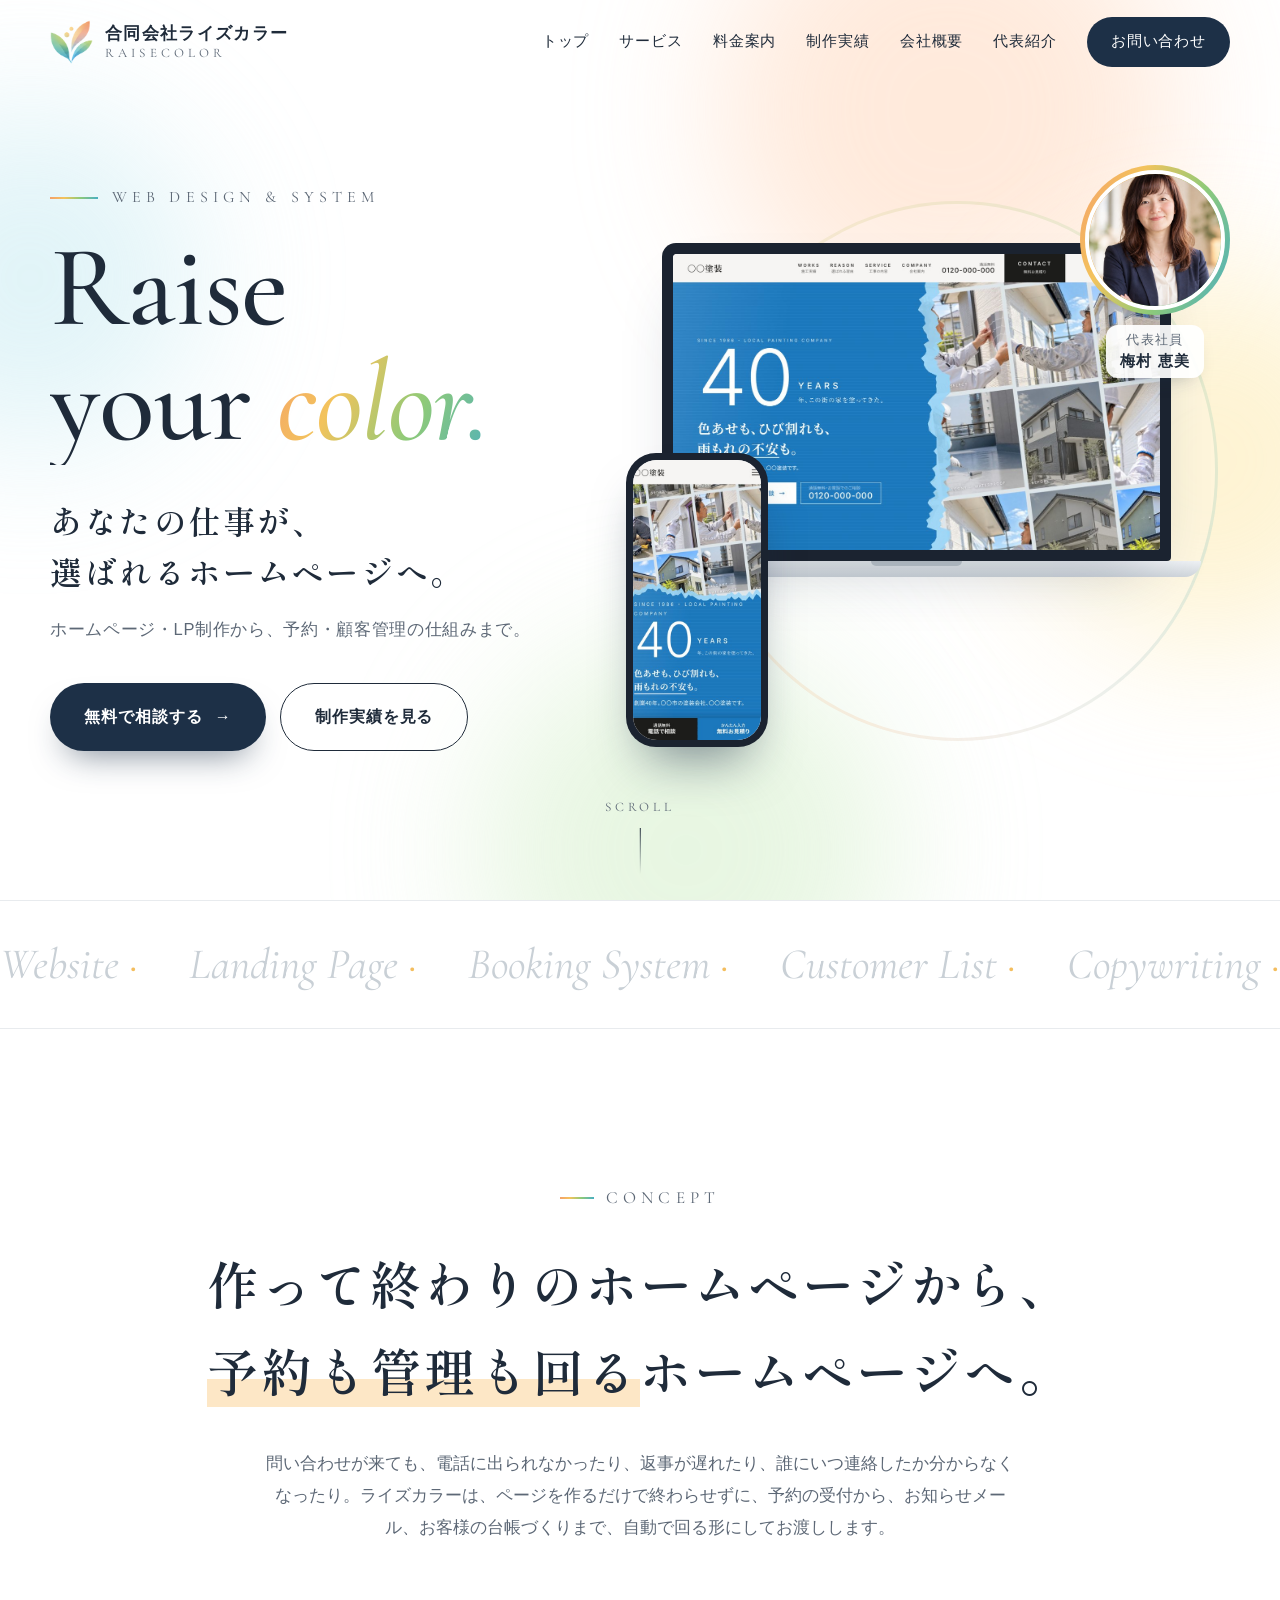
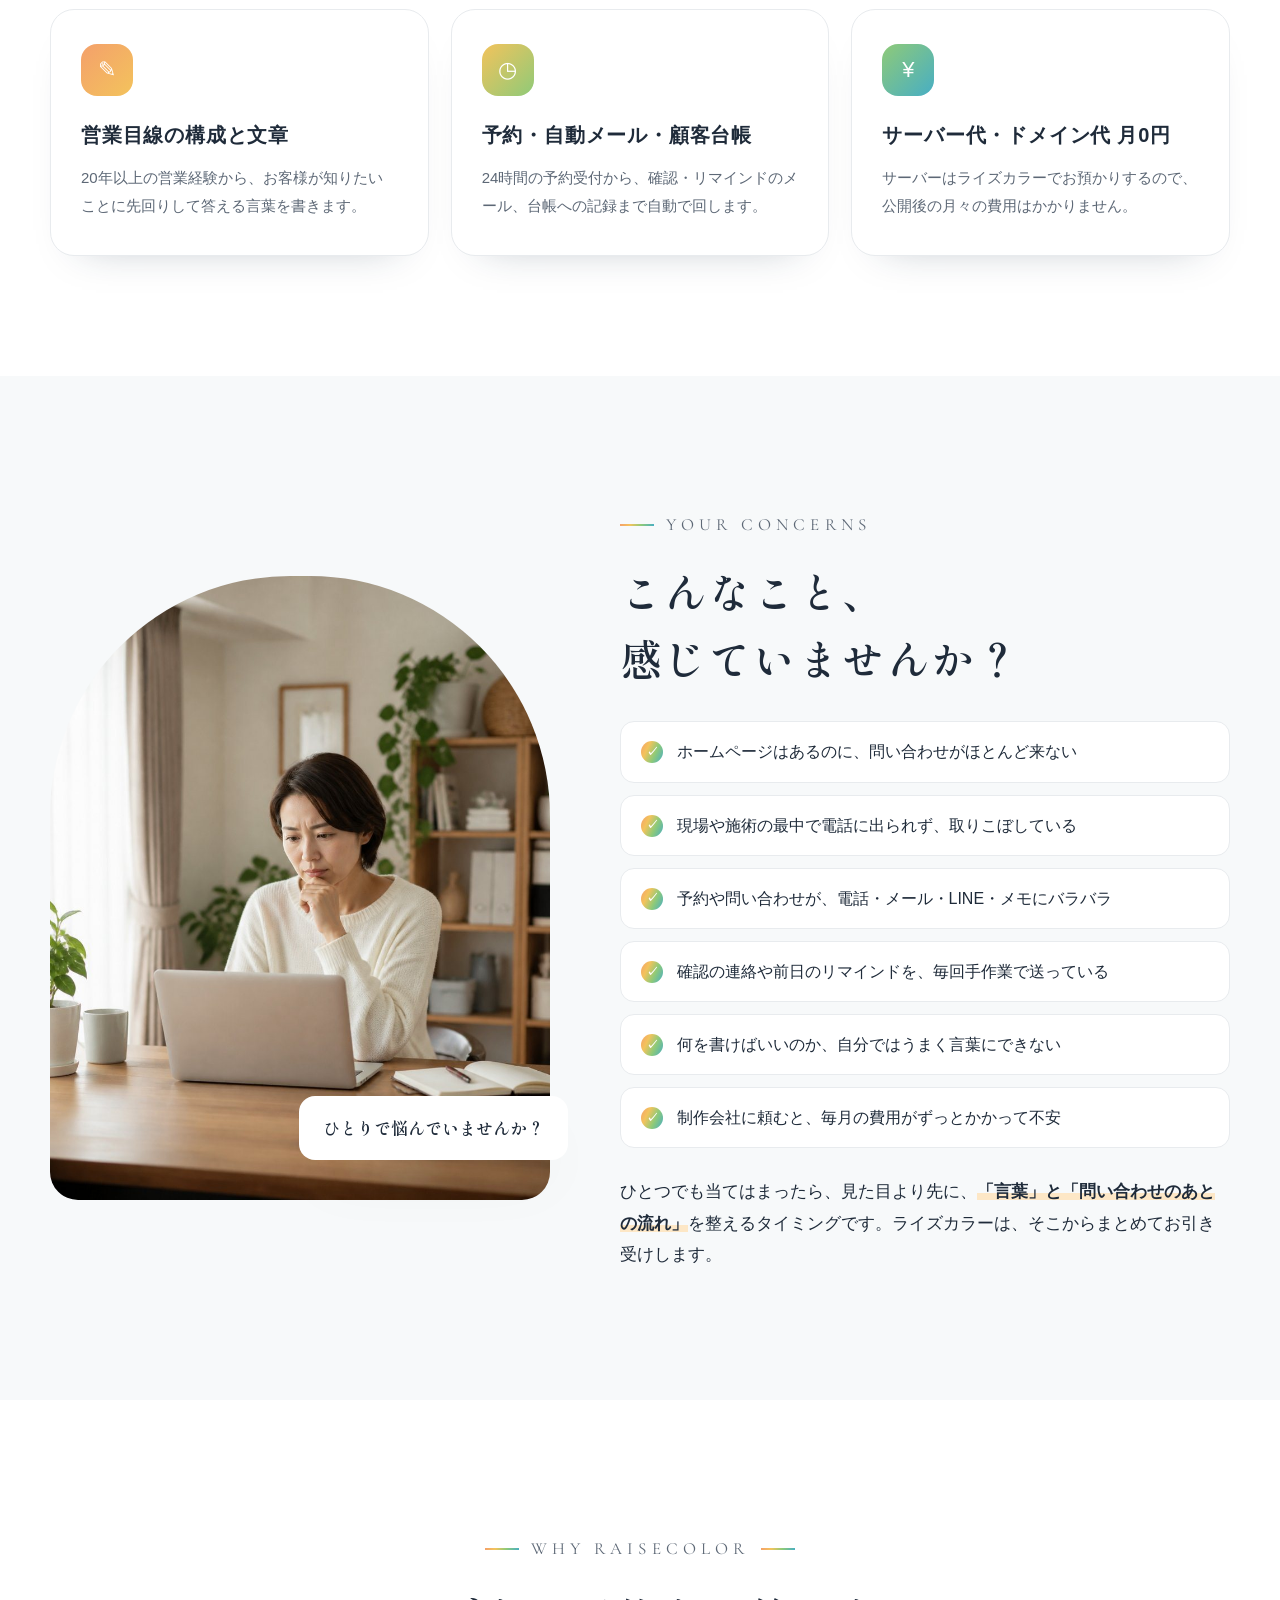
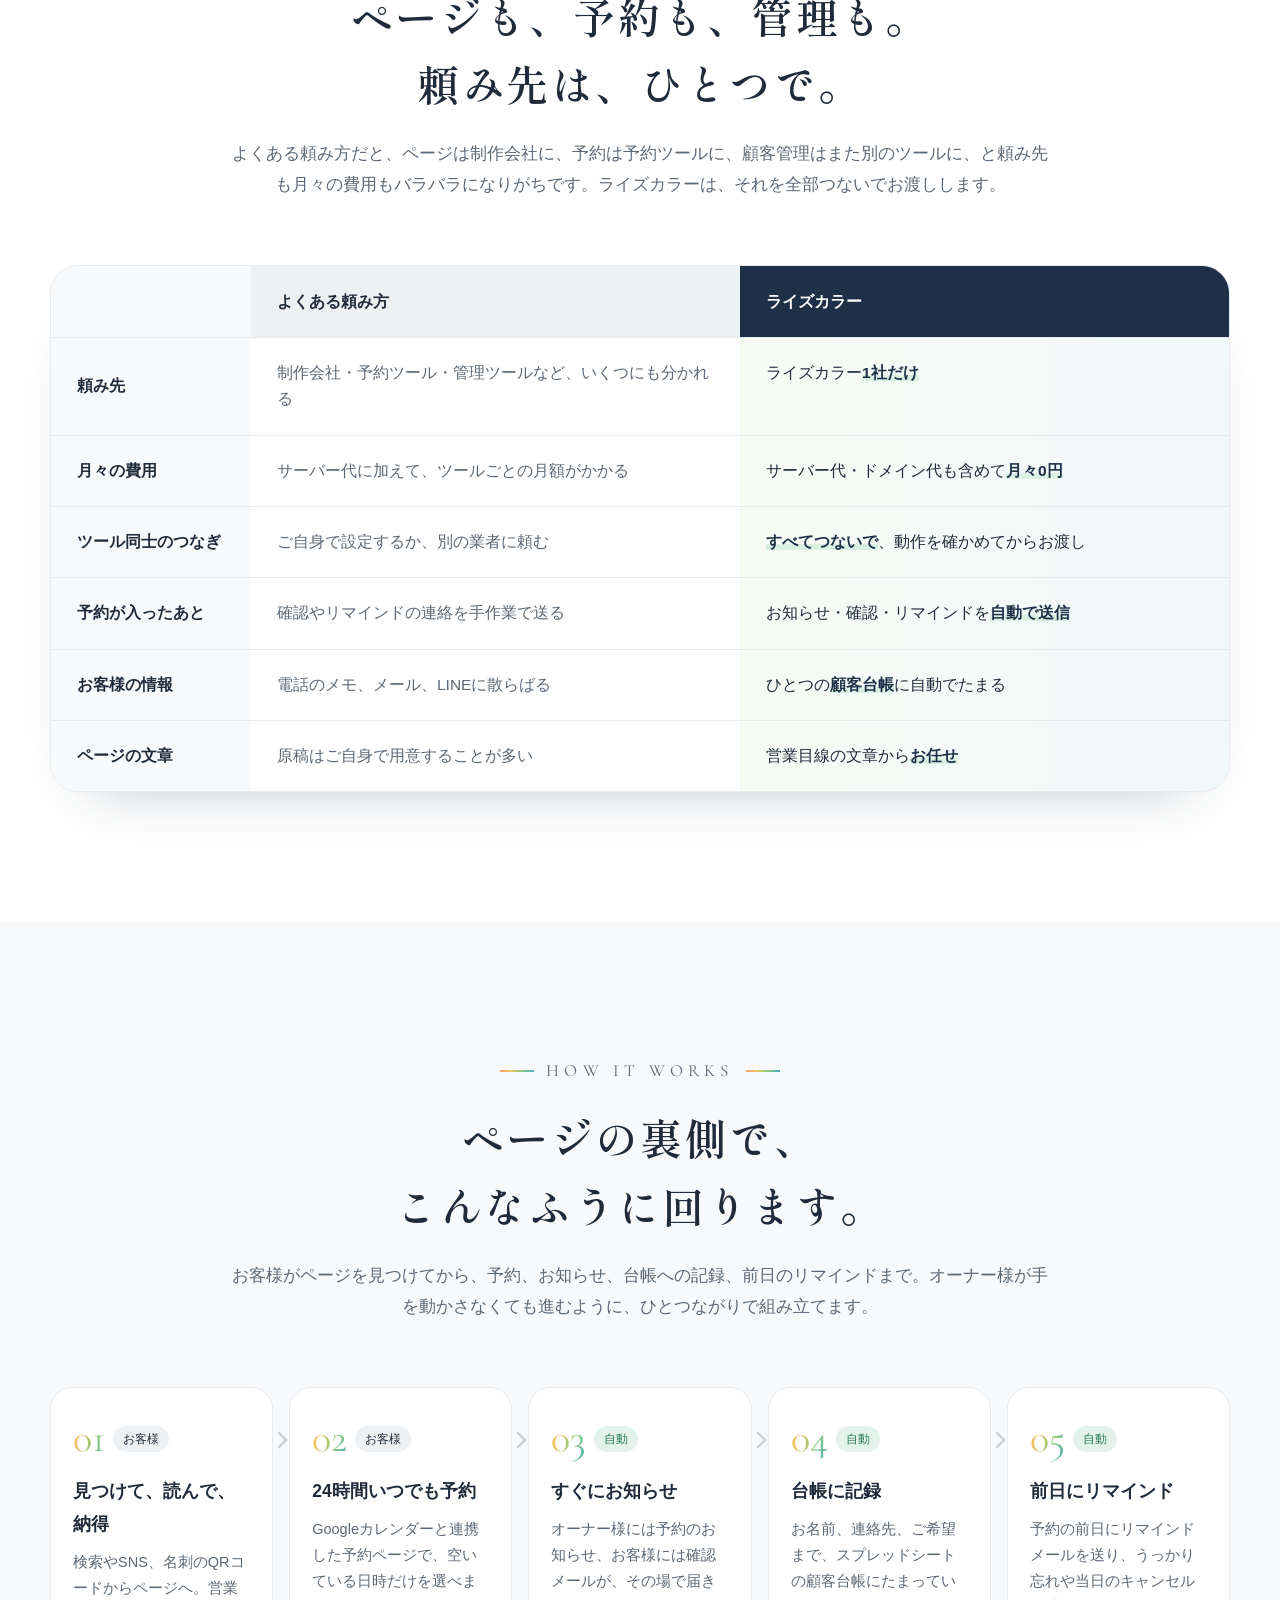
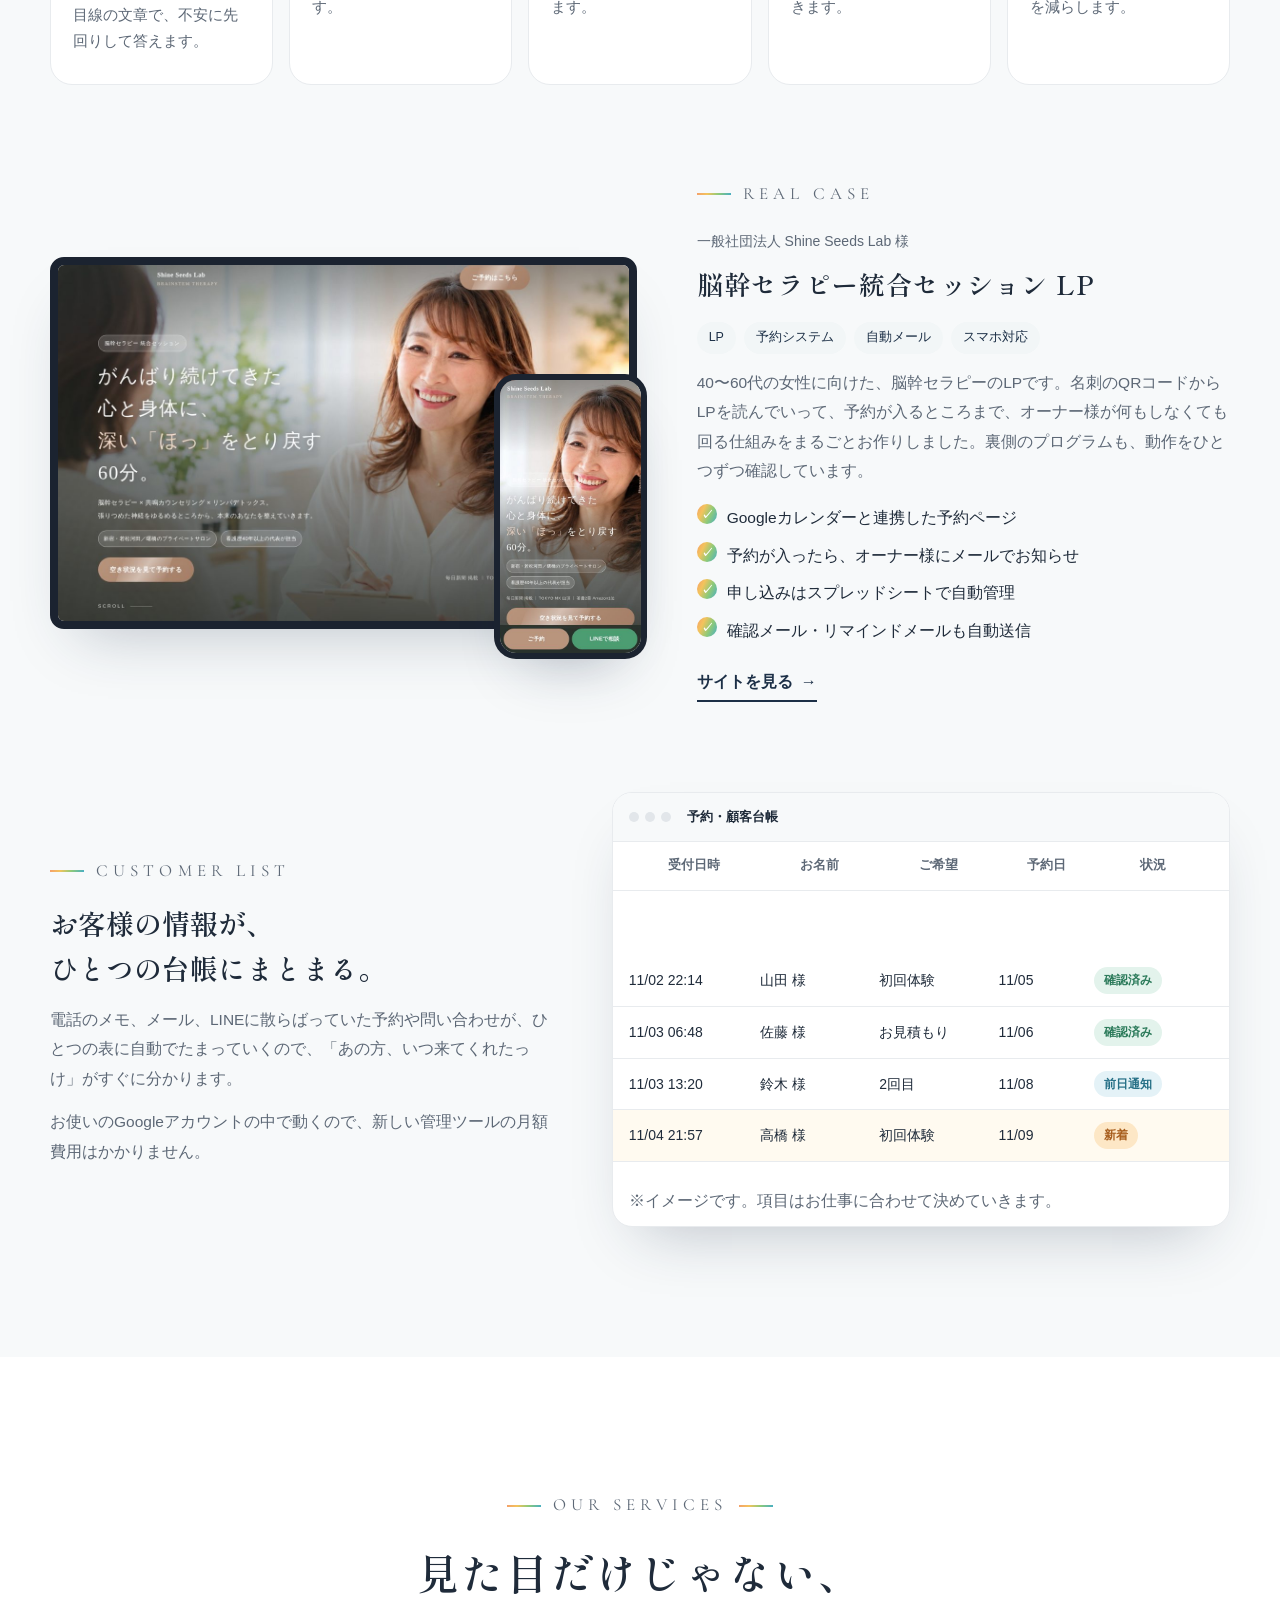
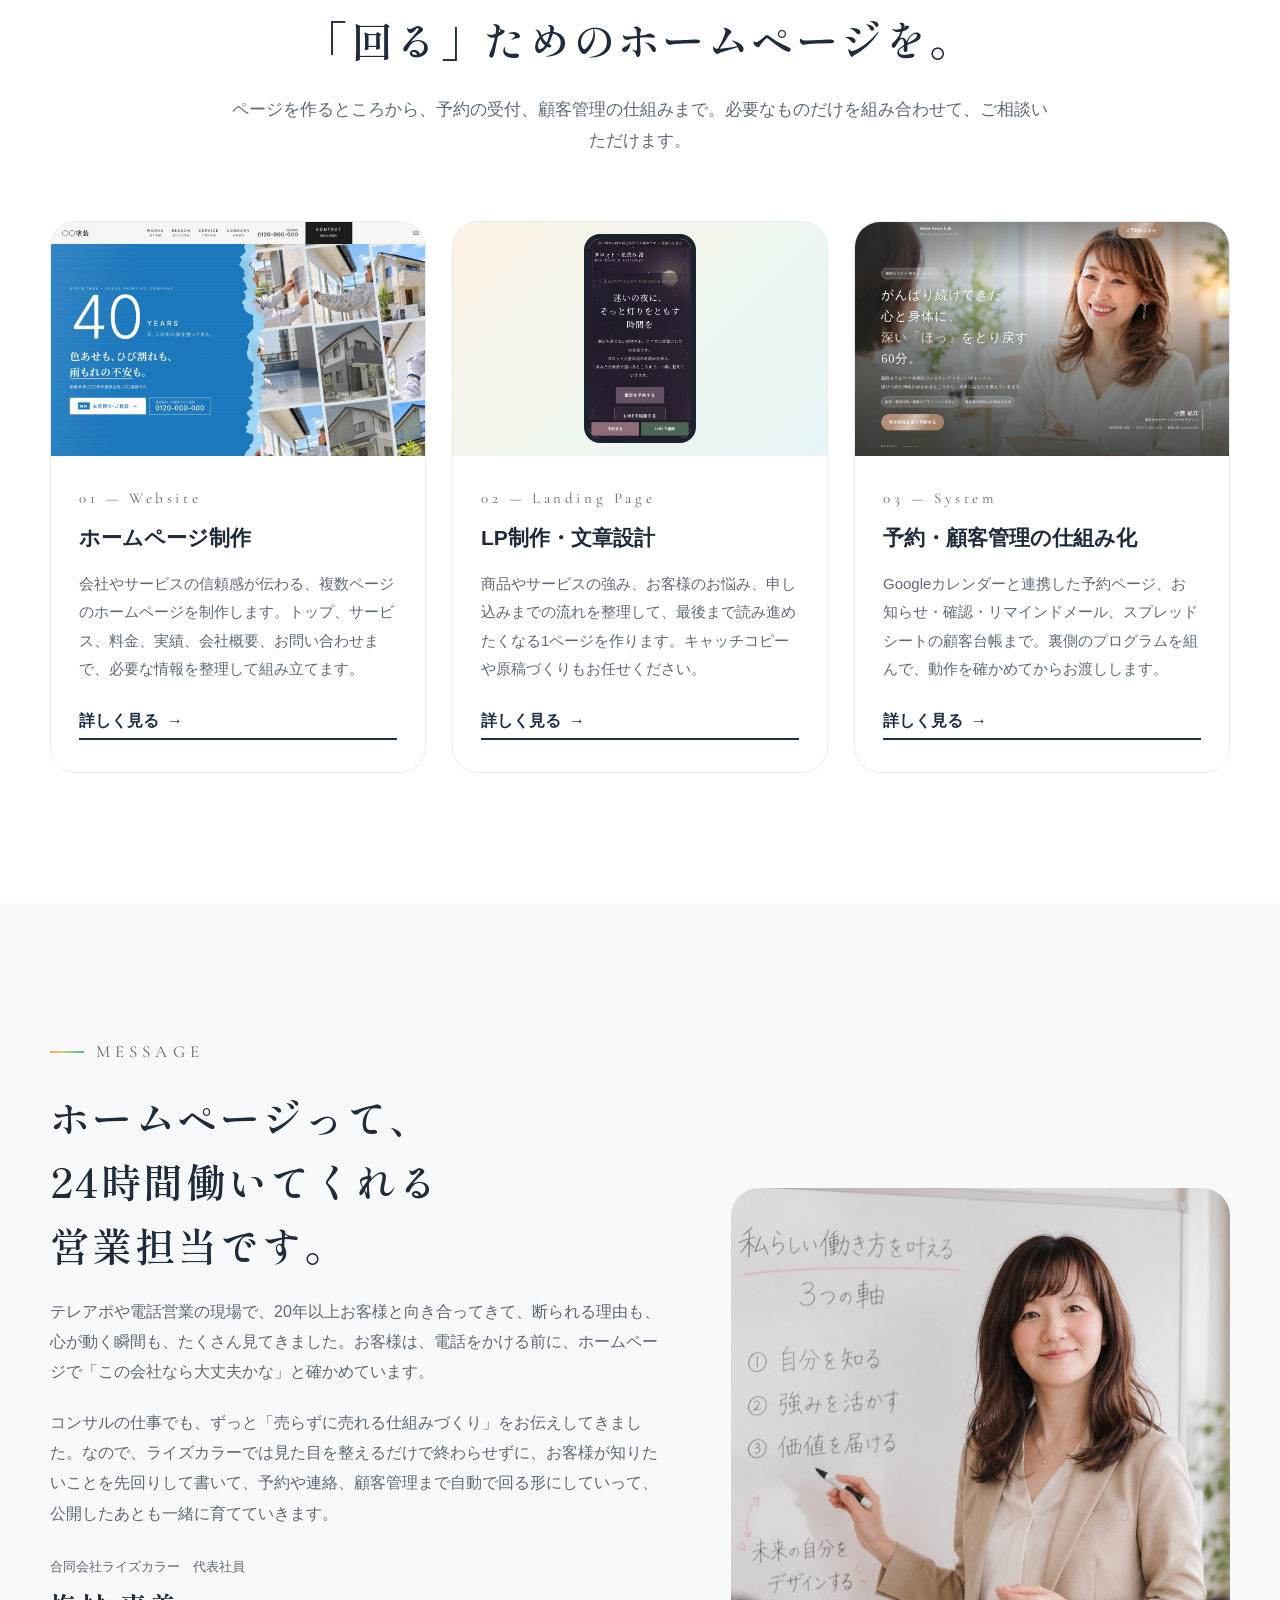
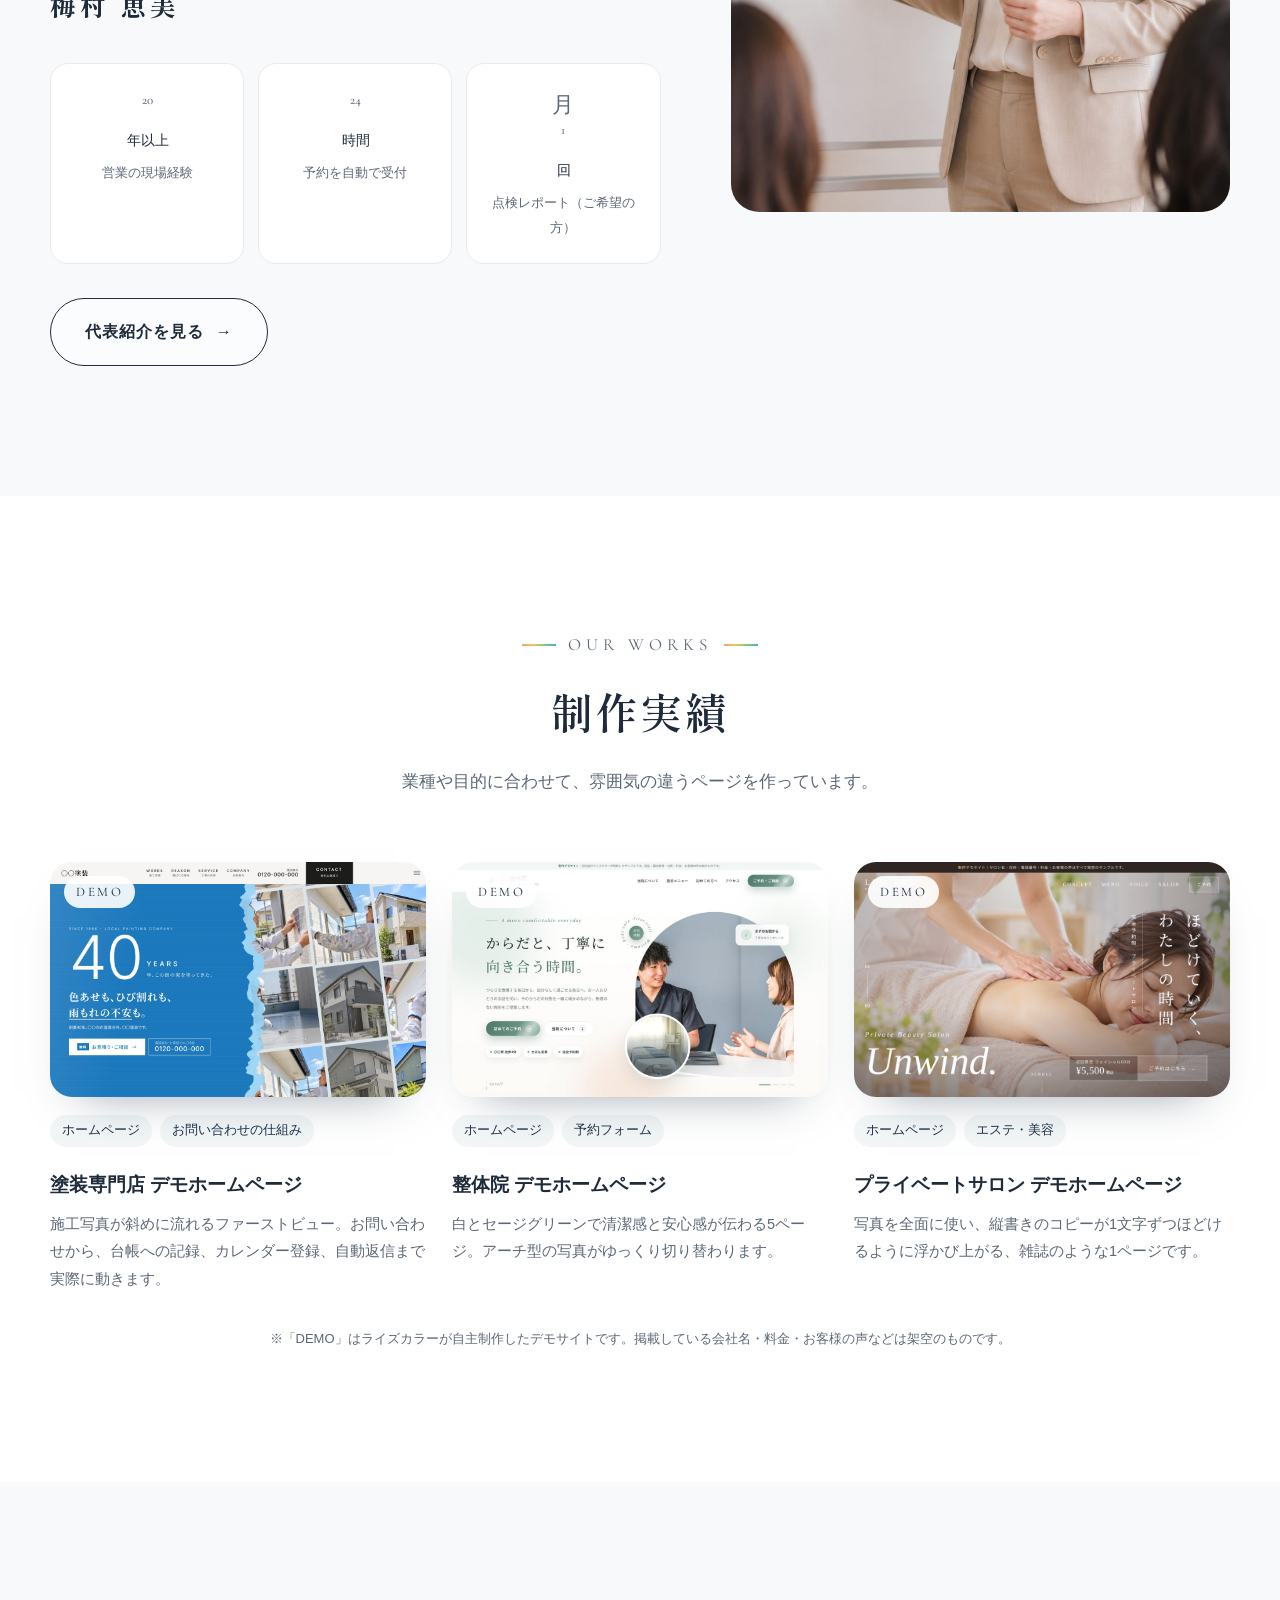
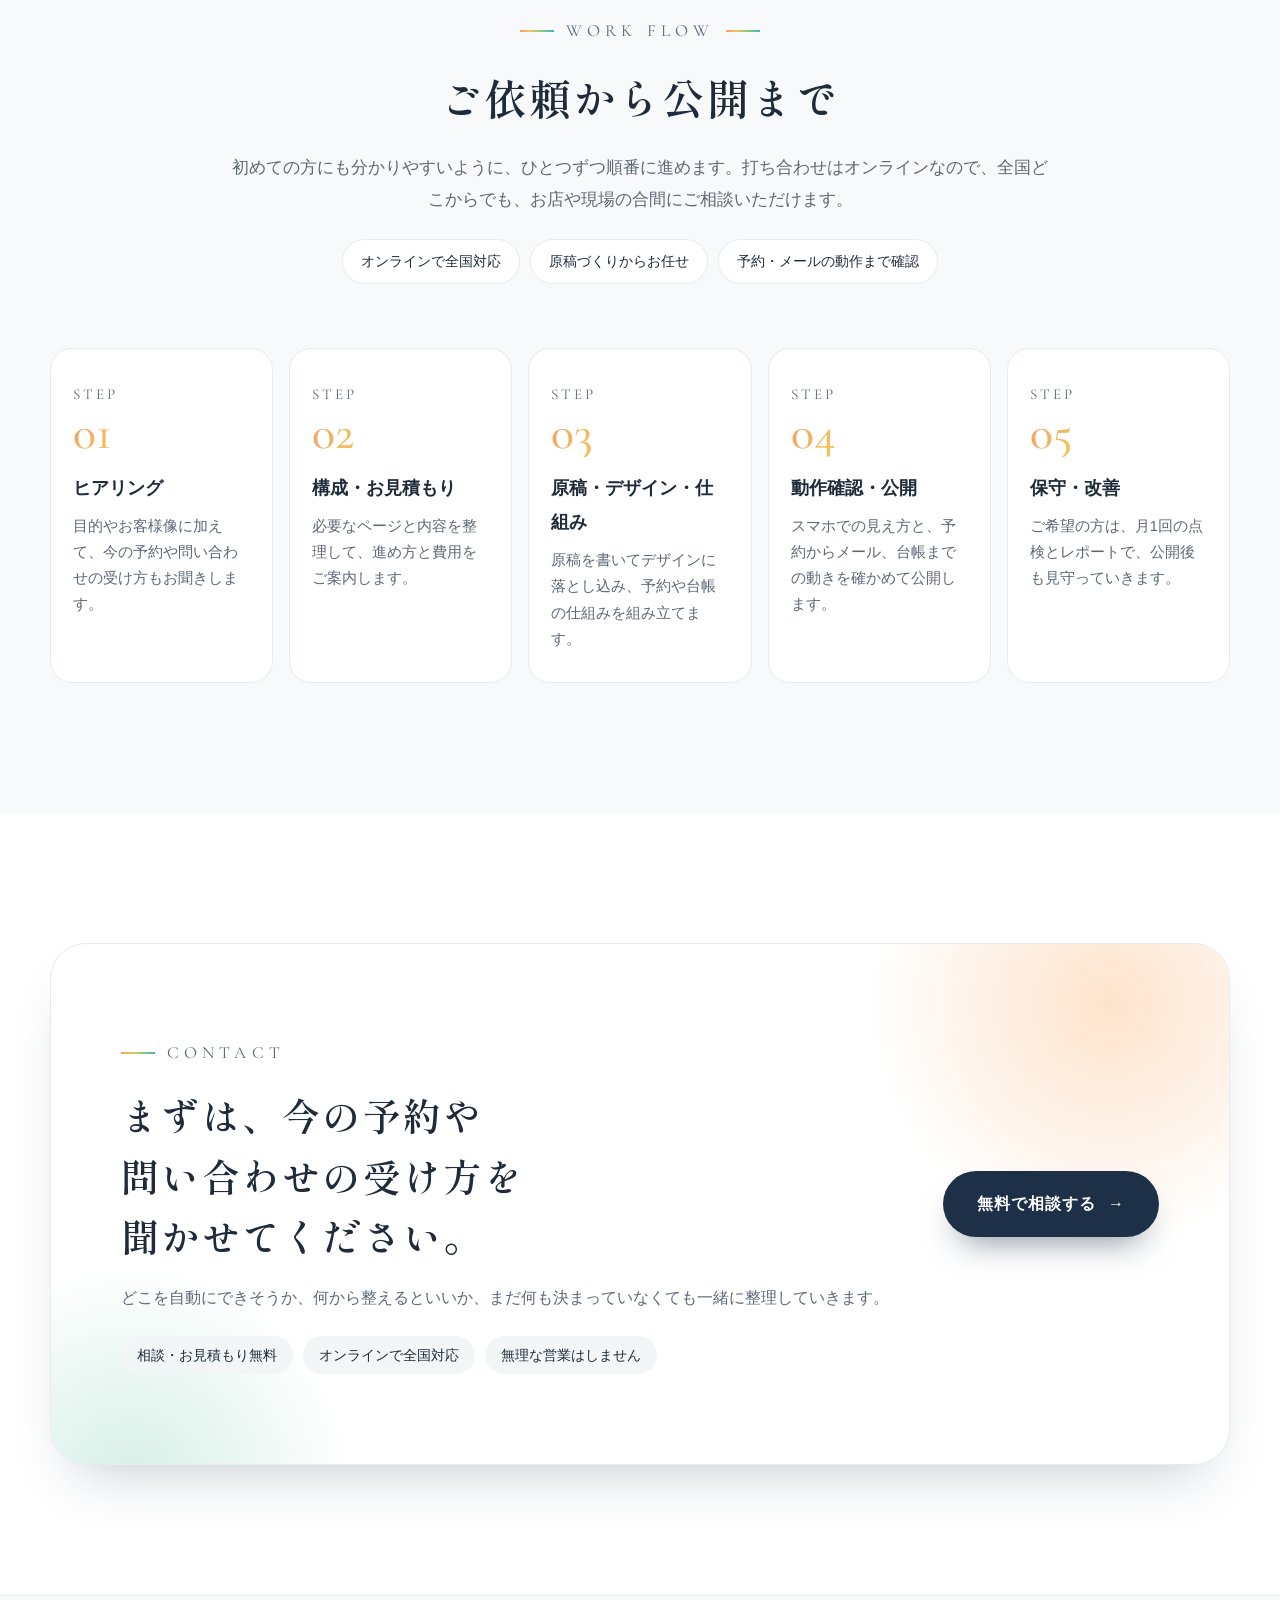
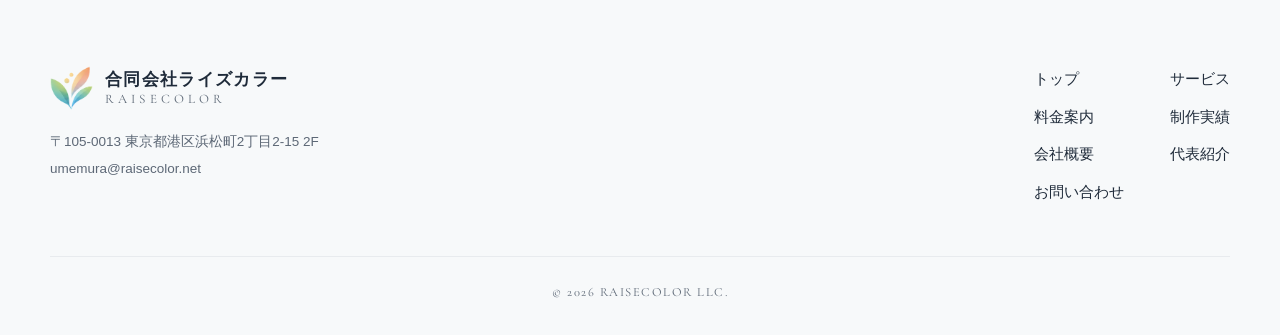
==== commit 42850b31: "白基調の新トップページ見本(preview)を追加 Co-Authored-By: Claude Opus 5.5 <noreply@anthropic.com> Claude-Session: ht" ====
--- a/preview/index.html
+++ b/preview/index.html
@@ -3,158 +3,316 @@
 <head>
   <meta charset="utf-8">
   <meta name="viewport" content="width=device-width, initial-scale=1">
-  <meta name="description" content="合同会社ライズカラーは、20年以上の営業経験をもとに、問い合わせにつながるホームページ・LPを制作します。">
-  <title>合同会社ライズカラー｜営業目線のホームページ・LP制作</title>
-  <link rel="icon" href="logo-mark.png">
-  <link rel="stylesheet" href="style.css">
-  <link rel="stylesheet" href="anim.css">
   <meta name="robots" content="noindex">
-  <script src="script.js" defer></script>
-  <script src="anim.js" defer></script>
+  <meta name="description" content="合同会社ライズカラーは、ホームページ・LPを作るだけでなく、予約の受付・お知らせメール・顧客台帳まで自動で回る仕組みをまとめてお作りします。サーバー代・ドメイン代は月々0円。">
+  <title>合同会社ライズカラー｜予約・顧客管理まで回るホームページ・LP制作</title>
+  <link rel="icon" href="../logo-mark.png">
+  <link rel="preconnect" href="https://fonts.googleapis.com">
+  <link rel="preconnect" href="https://fonts.gstatic.com" crossorigin>
+  <link href="https://fonts.googleapis.com/css2?family=Cormorant+Garamond:ital,wght@0,400;0,500;1,400;1,500&family=Shippori+Mincho:wght@500;600&family=Zen+Kaku+Gothic+New:wght@400;500;700&display=swap" rel="stylesheet">
+  <link rel="stylesheet" href="light.css">
 </head>
 <body>
-  <div class="topbar">
-    <div class="container topbar-inner">
-      <span>営業の現場を知る、ホームページ・LP制作</span>
-      <span class="topbar-note">ご相談・お見積もり無料</span>
-    </div>
-  </div>
   <header class="site-header">
     <div class="container header-inner">
-      <a class="brand" href="index.html" aria-label="合同会社ライズカラー トップ"><img class="brand-logo" src="logo-mark.png" alt="" width="46" height="47"><span class="brand-text"><strong>合同会社ライズカラー</strong><small>RAISECOLOR</small></span></a>
+      <a class="brand" href="index.html" aria-label="合同会社ライズカラー トップ"><img src="../logo-mark.png" alt="" width="44" height="45"><span><strong>合同会社ライズカラー</strong><small>RAISECOLOR</small></span></a>
       <button class="menu-toggle" aria-expanded="false" aria-controls="site-nav" aria-label="メニューを開く"><span></span><span></span><span></span></button>
-      <nav id="site-nav" class="site-nav" aria-label="メインメニュー"><a href="index.html" aria-current="page">トップ</a><a href="services.html">サービス</a><a href="pricing.html">料金案内</a><a href="works.html">制作実績</a><a href="about.html">会社概要</a><a class="nav-cta" href="contact.html">お問い合わせ</a></nav>
+      <nav id="site-nav" class="site-nav" aria-label="メインメニュー"><a href="index.html">トップ</a><a href="../services.html">サービス</a><a href="../pricing.html">料金案内</a><a href="../works.html">制作実績</a><a href="../about.html">会社概要</a><a href="../representative.html">代表紹介</a><a class="nav-cta" href="../contact.html">お問い合わせ</a></nav>
     </div>
   </header>
+
   <main>
-
-    <section class="hero" id="home">
-      <div class="hero-grid">
-        <div class="hero-content">
-          <p class="eyebrow"><span></span>営業20年の経験を、ホームページに。</p>
-          <h1>営業の現場を<br>知っているから、<br><em>問い合わせにつながる</em><br>ホームページを。</h1>
-          <p class="hero-lead">きれいなだけのホームページでは、問い合わせは増えません。お客様が何に迷って、何を知りたいのか。電話営業の現場で20年以上、お客様と向き合ってきた経験をもとに、言葉と導線から設計します。</p>
-          <div class="hero-actions">
-            <a class="button button-primary" href="contact.html">無料で相談する <span>→</span></a>
-            <a class="button button-ghost" href="works.html">制作実績を見る</a>
-          </div>
-          <div class="hero-points">
-            <div><b>01</b><span>営業目線の構成と文章</span></div>
-            <div><b>02</b><span>スマホでも見やすいデザイン</span></div>
-            <div><b>03</b><span>公開後も月1回の点検</span></div>
-          </div>
-        </div>
-        <figure class="hero-photo" style="margin:0">
-          <img src="representative.jpg" alt="代表社員 梅村恵美">
-          <figcaption><small>REPRESENTATIVE</small><b>代表社員　梅村 恵美</b></figcaption>
-        </figure>
-      </div>
-    </section>
-
-    <section class="trust-strip">
-      <div class="container trust-inner">
-        <div class="trust-intro"><span class="mini-label">OUR PROMISE</span><strong>売れる言葉で、迷わない導線を。</strong></div>
-        <div class="trust-item"><span class="trust-icon">✓</span><span>無理な営業はしません</span></div>
-        <div class="trust-item"><span class="trust-icon">✓</span><span>原稿づくりからお任せいただけます</span></div>
-        <div class="trust-item"><span class="trust-icon">✓</span><span>公開後の修正も月3回まで対応</span></div>
+    <!-- ===== FIRST VIEW ===== -->
+    <section class="fv" id="home">
+      <div class="fv-orbs" aria-hidden="true"><i class="orb o1"></i><i class="orb o2"></i><i class="orb o3"></i><i class="orb o4"></i></div>
+      <div class="container fv-grid">
+        <div class="fv-copy">
+          <p class="fv-label">Web Design &amp; System</p>
+          <h1 class="fv-title" aria-label="Raise your color.">
+            <span class="ln"><span>Raise</span></span>
+            <span class="ln"><span>your <em class="grad-text">color.</em></span></span>
+          </h1>
+          <p class="fv-catch">あなたの仕事が、<br>選ばれるホームページへ。</p>
+          <p class="fv-sub">ホームページ・LP制作から、予約・顧客管理の仕組みまで。</p>
+          <div class="fv-actions">
+            <a class="btn btn-primary" href="../contact.html">無料で相談する <span class="arw">→</span></a>
+            <a class="btn btn-ghost" href="#works">制作実績を見る</a>
+          </div>
+        </div>
+
+        <div class="fv-visual" aria-hidden="true">
+          <div class="fv-ring"></div>
+          <div class="laptop">
+            <div class="screen"><div class="slides" data-slides>
+              <img class="on" src="../work-salon.jpg?v=3" alt="">
+              <img src="../work-tosou.jpg" alt="">
+              <img src="../work-seitai.jpg?v=2" alt="">
+              <img src="../work-nori.jpg" alt="">
+            </div></div>
+            <div class="base"></div>
+          </div>
+          <div class="phone"><div class="slides" data-slides>
+            <img class="on" src="../work-mio-sp.jpg" alt="">
+            <img src="../work-tosou-sp.jpg" alt="">
+            <img src="../work-nori-sp.jpg" alt="">
+          </div></div>
+          <div class="rep"><div class="ph"><img src="../representative.jpg" alt=""></div><p>代表社員<b>梅村 恵美</b></p></div>
+          <div class="notice n1"><i>✓</i><span><b>新しいご予約が入りました</b><small>11月8日（土）14:00〜　初回体験</small></span></div>
+          <div class="notice n2"><i>✎</i><span><b>顧客台帳に記録しました</b><small>前日のリマインドも自動で送信</small></span></div>
+        </div>
+      </div>
+      <div class="scroll-cue">SCROLL</div>
+    </section>
+
+    <div class="marquee" aria-hidden="true"><div class="marquee-track">
+      <span>Website <b>·</b> Landing Page <b>·</b> Booking System <b>·</b> Customer List <b>·</b> Copywriting <b>·</b></span>
+      <span>Website <b>·</b> Landing Page <b>·</b> Booking System <b>·</b> Customer List <b>·</b> Copywriting <b>·</b></span>
+    </div></div>
+
+    <!-- ===== 訴求ここから ===== -->
+    <section class="statement" id="concept">
+      <div class="container">
+        <span class="kicker">Concept</span>
+        <p class="big">作って終わりのホームページから、<br><em>予約も管理も回る</em>ホームページへ。</p>
+        <p class="txt">問い合わせが来ても、電話に出られなかったり、返事が遅れたり、誰にいつ連絡したか分からなくなったり。ライズカラーは、ページを作るだけで終わらせずに、予約の受付から、お知らせメール、お客様の台帳づくりまで、自動で回る形にしてお渡しします。</p>
+        <div class="points">
+          <div class="point rv"><div class="ic">✎</div><h3>営業目線の構成と文章</h3><p>20年以上の営業経験から、お客様が知りたいことに先回りして答える言葉を書きます。</p></div>
+          <div class="point rv"><div class="ic">◷</div><h3>予約・自動メール・顧客台帳</h3><p>24時間の予約受付から、確認・リマインドのメール、台帳への記録まで自動で回します。</p></div>
+          <div class="point rv"><div class="ic">¥</div><h3>サーバー代・ドメイン代 月0円</h3><p>サーバーはライズカラーでお預かりするので、公開後の月々の費用はかかりません。</p></div>
+        </div>
+      </div>
+    </section>
+
+    <section class="section soft" id="worry">
+      <div class="container worry">
+        <figure class="worry-photo rv"><img src="../photo-consult.jpg" alt="パソコンを見ながらホームページのことで悩む女性" loading="lazy"><figcaption>ひとりで悩んでいませんか？</figcaption></figure>
+        <div class="rv">
+          <span class="kicker">Your Concerns</span>
+          <h2 class="h2">こんなこと、<br>感じていませんか？</h2>
+          <ul class="worry-list">
+            <li>ホームページはあるのに、問い合わせがほとんど来ない</li>
+            <li>現場や施術の最中で電話に出られず、取りこぼしている</li>
+            <li>予約や問い合わせが、電話・メール・LINE・メモにバラバラ</li>
+            <li>確認の連絡や前日のリマインドを、毎回手作業で送っている</li>
+            <li>何を書けばいいのか、自分ではうまく言葉にできない</li>
+            <li>制作会社に頼むと、毎月の費用がずっとかかって不安</li>
+          </ul>
+          <p class="worry-answer">ひとつでも当てはまったら、見た目より先に、<strong>「言葉」と「問い合わせのあとの流れ」</strong>を整えるタイミングです。ライズカラーは、そこからまとめてお引き受けします。</p>
+        </div>
+      </div>
+    </section>
+
+    <section class="section" id="compare">
+      <div class="container">
+        <div class="head rv">
+          <span class="kicker">Why Raisecolor</span>
+          <h2 class="h2">ページも、予約も、管理も。<br>頼み先は、ひとつで。</h2>
+          <p class="lead">よくある頼み方だと、ページは制作会社に、予約は予約ツールに、顧客管理はまた別のツールに、と頼み先も月々の費用もバラバラになりがちです。ライズカラーは、それを全部つないでお渡しします。</p>
+        </div>
+        <div class="compare rv" role="table" aria-label="よくある頼み方とライズカラーの比較">
+          <div class="cmp-row cmp-head" role="row"><b role="columnheader"></b><span role="columnheader" class="cmp-other">よくある頼み方</span><span role="columnheader" class="cmp-us">ライズカラー</span></div>
+          <div class="cmp-row" role="row"><b role="rowheader">頼み先</b><span role="cell" class="cmp-other">制作会社・予約ツール・管理ツールなど、いくつにも分かれる</span><span role="cell" class="cmp-us">ライズカラー<strong>1社だけ</strong></span></div>
+          <div class="cmp-row" role="row"><b role="rowheader">月々の費用</b><span role="cell" class="cmp-other">サーバー代に加えて、ツールごとの月額がかかる</span><span role="cell" class="cmp-us">サーバー代・ドメイン代も含めて<strong>月々0円</strong></span></div>
+          <div class="cmp-row" role="row"><b role="rowheader">ツール同士のつなぎ</b><span role="cell" class="cmp-other">ご自身で設定するか、別の業者に頼む</span><span role="cell" class="cmp-us"><strong>すべてつないで</strong>、動作を確かめてからお渡し</span></div>
+          <div class="cmp-row" role="row"><b role="rowheader">予約が入ったあと</b><span role="cell" class="cmp-other">確認やリマインドの連絡を手作業で送る</span><span role="cell" class="cmp-us">お知らせ・確認・リマインドを<strong>自動で送信</strong></span></div>
+          <div class="cmp-row" role="row"><b role="rowheader">お客様の情報</b><span role="cell" class="cmp-other">電話のメモ、メール、LINEに散らばる</span><span role="cell" class="cmp-us">ひとつの<strong>顧客台帳</strong>に自動でたまる</span></div>
+          <div class="cmp-row" role="row"><b role="rowheader">ページの文章</b><span role="cell" class="cmp-other">原稿はご自身で用意することが多い</span><span role="cell" class="cmp-us">営業目線の文章から<strong>お任せ</strong></span></div>
+        </div>
+      </div>
+    </section>
+
+    <section class="section soft" id="system">
+      <div class="container">
+        <div class="head rv">
+          <span class="kicker">How It Works</span>
+          <h2 class="h2">ページの裏側で、<br>こんなふうに回ります。</h2>
+          <p class="lead">お客様がページを見つけてから、予約、お知らせ、台帳への記録、前日のリマインドまで。オーナー様が手を動かさなくても進むように、ひとつながりで組み立てます。</p>
+        </div>
+        <ol class="flow">
+          <li class="rv"><span class="no">01</span><span class="who">お客様</span><h3>見つけて、読んで、納得</h3><p>検索やSNS、名刺のQRコードからページへ。営業目線の文章で、不安に先回りして答えます。</p></li>
+          <li class="rv"><span class="no">02</span><span class="who">お客様</span><h3>24時間いつでも予約</h3><p>Googleカレンダーと連携した予約ページで、空いている日時だけを選べます。</p></li>
+          <li class="rv"><span class="no">03</span><span class="who auto">自動</span><h3>すぐにお知らせ</h3><p>オーナー様には予約のお知らせ、お客様には確認メールが、その場で届きます。</p></li>
+          <li class="rv"><span class="no">04</span><span class="who auto">自動</span><h3>台帳に記録</h3><p>お名前、連絡先、ご希望まで、スプレッドシートの顧客台帳にたまっていきます。</p></li>
+          <li class="rv"><span class="no">05</span><span class="who auto">自動</span><h3>前日にリマインド</h3><p>予約の前日にリマインドメールを送り、うっかり忘れや当日のキャンセルを減らします。</p></li>
+        </ol>
+
+        <article class="case">
+          <a class="case-mock rv" href="https://shine-seeds-lab.pages.dev/" target="_blank" rel="noopener">
+            <div class="pc"><img src="../work-nori.jpg" alt="Shine Seeds Lab 脳幹セラピーLPのパソコン表示" loading="lazy"></div>
+            <div class="sp"><img src="../work-nori-sp.jpg" alt="Shine Seeds Lab 脳幹セラピーLPのスマホ表示" loading="lazy"></div>
+          </a>
+          <div class="case-info rv">
+            <span class="kicker">Real Case</span>
+            <p class="client">一般社団法人 Shine Seeds Lab 様</p>
+            <h3>脳幹セラピー統合セッション LP</h3>
+            <div class="tags" style="margin-top:14px"><span>LP</span><span>予約システム</span><span>自動メール</span><span>スマホ対応</span></div>
+            <p>40〜60代の女性に向けた、脳幹セラピーのLPです。名刺のQRコードからLPを読んでいって、予約が入るところまで、オーナー様が何もしなくても回る仕組みをまるごとお作りしました。裏側のプログラムも、動作をひとつずつ確認しています。</p>
+            <ul class="checks">
+              <li>Googleカレンダーと連携した予約ページ</li>
+              <li>予約が入ったら、オーナー様にメールでお知らせ</li>
+              <li>申し込みはスプレッドシートで自動管理</li>
+              <li>確認メール・リマインドメールも自動送信</li>
+            </ul>
+            <a class="text-link" href="https://shine-seeds-lab.pages.dev/" target="_blank" rel="noopener">サイトを見る <span>→</span></a>
+          </div>
+        </article>
+
+        <div class="board">
+          <div class="rv">
+            <span class="kicker">Customer List</span>
+            <h3>お客様の情報が、<br>ひとつの台帳にまとまる。</h3>
+            <p>電話のメモ、メール、LINEに散らばっていた予約や問い合わせが、ひとつの表に自動でたまっていくので、「あの方、いつ来てくれたっけ」がすぐに分かります。</p>
+            <p>お使いのGoogleアカウントの中で動くので、新しい管理ツールの月額費用はかかりません。</p>
+          </div>
+          <div class="sheet rv" role="img" aria-label="スプレッドシートの顧客台帳のイメージ">
+            <div class="sheet-bar"><i></i><i></i><i></i><span>予約・顧客台帳</span></div>
+            <div class="sheet-row head"><span>受付日時</span><span>お名前</span><span>ご希望</span><span>予約日</span><span>状況</span></div>
+            <div class="sheet-row"><span>11/02 22:14</span><span>山田 様</span><span>初回体験</span><span>11/05</span><span class="st ok">確認済み</span></div>
+            <div class="sheet-row"><span>11/03 06:48</span><span>佐藤 様</span><span>お見積もり</span><span>11/06</span><span class="st ok">確認済み</span></div>
+            <div class="sheet-row"><span>11/03 13:20</span><span>鈴木 様</span><span>2回目</span><span>11/08</span><span class="st rm">前日通知</span></div>
+            <div class="sheet-row new"><span>11/04 21:57</span><span>高橋 様</span><span>初回体験</span><span>11/09</span><span class="st nw">新着</span></div>
+            <p class="sheet-note">※イメージです。項目はお仕事に合わせて決めていきます。</p>
+          </div>
+        </div>
       </div>
     </section>
 
     <section class="section" id="service">
       <div class="container">
-        <div class="section-heading">
-          <span class="section-kicker">OUR SERVICES</span>
-          <h2>見た目だけじゃない、<br>「売れる」ためのホームページを。</h2>
-          <p>ページを作って終わりではなく、お客様が問い合わせをするまでの流れを考えて、<br>一緒に形にしていきます。</p>
-        </div>
-        <div class="service-grid">
-          <article class="service-card">
-            <a class="thumb" href="https://umemura-raisecolor.github.io/tosou-demo/" target="_blank" rel="noopener"><img src="work-paint.jpg" alt="塗装専門店デモホームページ" loading="lazy"><span class="thumb-tag">制作例を見る →</span></a>
-            <div class="service-card-body"><span class="card-number">01 / WEBSITE</span><h3>ホームページ制作</h3><p>会社やサービスの信頼感が伝わる、複数ページのホームページを制作します。トップ、サービス、料金、実績、会社概要、お問い合わせまで、必要な情報を整理して組み立てます。</p><a href="services.html" class="text-link">詳しく見る <span>→</span></a></div>
+        <div class="head rv">
+          <span class="kicker">Our Services</span>
+          <h2 class="h2">見た目だけじゃない、<br>「回る」ためのホームページを。</h2>
+          <p class="lead">ページを作るところから、予約の受付、顧客管理の仕組みまで。必要なものだけを組み合わせて、ご相談いただけます。</p>
+        </div>
+        <div class="services">
+          <article class="svc rv">
+            <a class="thumb" href="https://umemura-raisecolor.github.io/proposals/sample/" target="_blank" rel="noopener"><img src="../work-tosou.jpg" alt="塗装専門店デモホームページ" loading="lazy"></a>
+            <div class="svc-body"><span class="en">01 — Website</span><h3>ホームページ制作</h3><p>会社やサービスの信頼感が伝わる、複数ページのホームページを制作します。トップ、サービス、料金、実績、会社概要、お問い合わせまで、必要な情報を整理して組み立てます。</p><a href="../services.html" class="text-link">詳しく見る <span>→</span></a></div>
           </article>
-          <article class="service-card">
-            <a class="thumb phone" href="https://umemura-raisecolor.github.io/tosou-demo/" target="_blank" rel="noopener"><img src="work-paint-sp.jpg" alt="塗装専門店デモのスマートフォン表示" loading="lazy"><span class="thumb-tag">制作例を見る →</span></a>
-            <div class="service-card-body"><span class="card-number">02 / LANDING PAGE</span><h3>LP制作・文章設計</h3><p>商品やサービスの強み、お客様のお悩み、申し込みまでの流れを整理して、最後まで読み進めたくなる1ページを作ります。キャッチコピーや原稿づくりもお任せください。</p><a href="services.html" class="text-link">詳しく見る <span>→</span></a></div>
+          <article class="svc rv">
+            <a class="thumb phone-thumb" href="https://umemura-raisecolor.github.io/proposals/mio/" target="_blank" rel="noopener"><img src="../work-mio-sp.jpg" alt="自己紹介LPデモのスマートフォン表示" loading="lazy"></a>
+            <div class="svc-body"><span class="en">02 — Landing Page</span><h3>LP制作・文章設計</h3><p>商品やサービスの強み、お客様のお悩み、申し込みまでの流れを整理して、最後まで読み進めたくなる1ページを作ります。キャッチコピーや原稿づくりもお任せください。</p><a href="../services.html" class="text-link">詳しく見る <span>→</span></a></div>
           </article>
-          <article class="service-card">
-            <div class="thumb"><svg viewBox="0 0 400 220" width="100%" height="100%" preserveAspectRatio="xMidYMid slice" aria-hidden="true"><rect width="400" height="220" fill="#193546"/><circle cx="330" cy="40" r="90" fill="#275b73" opacity=".5"/><rect x="110" y="34" width="180" height="152" rx="4" fill="#fff"/><rect x="110" y="34" width="180" height="30" rx="4" fill="#e66d3d"/><text x="200" y="54" text-anchor="middle" font-family="Noto Sans JP" font-size="12" font-weight="800" fill="#fff" letter-spacing="2">MONTHLY REPORT</text><g font-family="Noto Sans JP" font-size="11" font-weight="700" fill="#1d2b35"><text x="146" y="92">表示速度の確認</text><text x="146" y="120">リンク切れの確認</text><text x="146" y="148">フォームの動作確認</text><text x="146" y="176">修正対応 3回まで</text></g><g fill="none" stroke="#e66d3d" stroke-width="3"><path d="M126 87l5 5 9-10"/><path d="M126 115l5 5 9-10"/><path d="M126 143l5 5 9-10"/><path d="M126 171l5 5 9-10"/></g></svg></div>
-            <div class="service-card-body"><span class="card-number">03 / MAINTENANCE</span><h3>保守・修正サポート</h3><p>公開後も、月1回の点検とレポートで見守ります。文章や写真の差し替えなど、ちょっとした修正は月3回までご相談いただけます。</p><a href="pricing.html" class="text-link">料金を見る <span>→</span></a></div>
+          <article class="svc rv">
+            <a class="thumb" href="https://shine-seeds-lab.pages.dev/" target="_blank" rel="noopener"><img src="../work-nori.jpg" alt="予約システムを組み込んだLP" loading="lazy"></a>
+            <div class="svc-body"><span class="en">03 — System</span><h3>予約・顧客管理の仕組み化</h3><p>Googleカレンダーと連携した予約ページ、お知らせ・確認・リマインドメール、スプレッドシートの顧客台帳まで。裏側のプログラムを組んで、動作を確かめてからお渡しします。</p><a href="../services.html#system" class="text-link">詳しく見る <span>→</span></a></div>
           </article>
         </div>
       </div>
     </section>
 
-    <section class="feature-section" id="reason">
-      <div class="feature-visual">
-        <div class="stack">
-          <div class="shot s1"><img src="work-paint.jpg" alt="" loading="lazy"></div>
-          <div class="shot s2 sp"><img src="work-paint-sp.jpg" alt="" loading="lazy"></div>
-          <span class="tag">SALES × DESIGN</span>
-        </div>
-      </div>
-      <div class="feature-copy">
-        <span class="section-kicker">WHY CHOOSE US</span>
-        <h2>デザインの前に、<br>「伝える言葉」から。</h2>
-        <p>ホームページって、お客様が電話をかける前に、最後に確認する場所なんですよね。だからこそ、お客様の不安に先回りして答える言葉と、迷わず問い合わせまで進める順番を大切にしています。</p>
-        <ul class="check-list">
-          <li><span>01</span>20年以上の営業経験から、お客様が知りたいことを先回り</li>
-          <li><span>02</span>原稿づくりまでまとめてお任せいただけます</li>
-          <li><span>03</span>AIも活用して、スピードと費用のバランスを両立</li>
-        </ul>
-        <a href="about.html" class="button button-dark">ライズカラーについて <span>→</span></a>
+    <section class="section soft" id="message">
+      <div class="container message">
+        <div class="rv">
+          <span class="kicker">Message</span>
+          <h2 class="h2">ホームページって、<br>24時間働いてくれる<br>営業担当です。</h2>
+          <p class="body">テレアポや電話営業の現場で、20年以上お客様と向き合ってきて、断られる理由も、心が動く瞬間も、たくさん見てきました。お客様は、電話をかける前に、ホームページで「この会社なら大丈夫かな」と確かめています。</p>
+          <p class="body">コンサルの仕事でも、ずっと「売らずに売れる仕組みづくり」をお伝えしてきました。なので、ライズカラーでは見た目を整えるだけで終わらせずに、お客様が知りたいことを先回りして書いて、予約や連絡、顧客管理まで自動で回る形にしていって、公開したあとも一緒に育てていきます。</p>
+          <div class="sign">合同会社ライズカラー　代表社員<b>梅村 恵美</b></div>
+          <div class="nums">
+            <div><b><span class="cnt" data-to="20">20</span><small>年以上</small></b><span>営業の現場経験</span></div>
+            <div><b><span class="cnt" data-to="24">24</span><small>時間</small></b><span>予約を自動で受付</span></div>
+            <div><b><span style="font-family:var(--sans);font-size:22px">月</span><span class="cnt" data-to="1">1</span><small>回</small></b><span>点検レポート（ご希望の方）</span></div>
+          </div>
+          <a href="../representative.html" class="btn btn-ghost" style="margin-top:34px">代表紹介を見る <span class="arw">→</span></a>
+        </div>
+        <figure class="msg-photo rv"><img src="../hero-2.jpg" alt="セミナーで話す代表 梅村恵美" loading="lazy"></figure>
       </div>
     </section>
 
     <section class="section" id="works">
       <div class="container">
-        <div class="section-heading heading-row">
-          <div><span class="section-kicker">OUR WORKS</span><h2>制作実績</h2></div>
-          <p style="font-size:14px;color:var(--muted)">業種や目的に合わせて、<br>雰囲気の違うページを作っています。</p>
-        </div>
-        <div class="works-grid"><article class="work-card"><a class="work-image" href="https://umemura-raisecolor.github.io/tosou-demo/" target="_blank" rel="noopener"><img src="work-paint.jpg" alt="塗装専門店 デモホームページのトップ画面" loading="lazy"><span>DEMO / WEBSITE</span></a><div class="work-info"><div class="tags"><span>ホームページ</span><span>5ページ</span><span>スマホ対応</span></div><h3>塗装専門店 デモホームページ</h3><p>「誠実さ」と「施工品質」が伝わるように、写真を大きく使った落ち着いたデザインです。トップ、サービス、施工事例、会社案内、お問い合わせの5ページで、工事ごとの料金の目安やよくある質問まで載せています。</p><a class="text-link" href="https://umemura-raisecolor.github.io/tosou-demo/" target="_blank" rel="noopener">デモサイトを見る <span>→</span></a></div></article><article class="work-card"><a class="work-image" href="https://umemura-raisecolor.github.io/seitai-demo/" target="_blank" rel="noopener"><img src="work-seitai.jpg" alt="整体院 デモホームページのトップ画面" loading="lazy"><span>DEMO / WEBSITE</span></a><div class="work-info"><div class="tags"><span>ホームページ</span><span>5ページ</span><span>予約フォーム</span></div><h3>整体院 デモホームページ</h3><p>深いグリーンとゴールドで、落ち着いた上質さが伝わるデザインです。当院の考え方、お悩み、選ばれる理由、メニューと料金、初めての方への案内、WEB予約フォームまで、5ページで予約につながる流れにまとめています。</p><a class="text-link" href="https://umemura-raisecolor.github.io/seitai-demo/" target="_blank" rel="noopener">デモサイトを見る <span>→</span></a></div></article><article class="work-card"><a class="work-image" href="https://umemura-raisecolor.github.io/salon-demo/" target="_blank" rel="noopener"><img src="work-salon.jpg" alt="プライベートサロン デモホームページのトップ画面" loading="lazy"><span>DEMO / WEBSITE</span></a><div class="work-info"><div class="tags"><span>ホームページ</span><span>5ページ</span><span>エステ・美容</span></div><h3>プライベートサロン デモホームページ</h3><p>白とベージュに明朝体を合わせた、静かで上品なデザインです。コンセプト、メニュー・料金、初めての方へ、サロンについて、WEB予約フォームまで、5ページで大人の女性が落ち着いて読めるようにまとめています。</p><a class="text-link" href="https://umemura-raisecolor.github.io/salon-demo/" target="_blank" rel="noopener">デモサイトを見る <span>→</span></a></div></article></div>
+        <div class="head rv">
+          <span class="kicker">Our Works</span>
+          <h2 class="h2">制作実績</h2>
+          <p class="lead">業種や目的に合わせて、雰囲気の違うページを作っています。</p>
+        </div>
+        <div class="works">
+          <article class="work rv"><a class="img" href="https://umemura-raisecolor.github.io/proposals/sample/" target="_blank" rel="noopener"><img src="../work-tosou.jpg" alt="塗装専門店 デモホームページ" loading="lazy"><span>DEMO</span></a><div class="tags" style="margin-top:18px"><span>ホームページ</span><span>お問い合わせの仕組み</span></div><h3>塗装専門店 デモホームページ</h3><p>施工写真が斜めに流れるファーストビュー。お問い合わせから、台帳への記録、カレンダー登録、自動返信まで実際に動きます。</p></article>
+          <article class="work rv"><a class="img" href="https://umemura-raisecolor.github.io/seitai-demo/" target="_blank" rel="noopener"><img src="../work-seitai.jpg?v=2" alt="整体院 デモホームページ" loading="lazy"><span>DEMO</span></a><div class="tags" style="margin-top:18px"><span>ホームページ</span><span>予約フォーム</span></div><h3>整体院 デモホームページ</h3><p>白とセージグリーンで清潔感と安心感が伝わる5ページ。アーチ型の写真がゆっくり切り替わります。</p></article>
+          <article class="work rv"><a class="img" href="https://umemura-raisecolor.github.io/salon-demo/unwind/" target="_blank" rel="noopener"><img src="../work-salon.jpg?v=3" alt="プライベートサロン デモホームページ" loading="lazy"><span>DEMO</span></a><div class="tags" style="margin-top:18px"><span>ホームページ</span><span>エステ・美容</span></div><h3>プライベートサロン デモホームページ</h3><p>写真を全面に使い、縦書きのコピーが1文字ずつほどけるように浮かび上がる、雑誌のような1ページです。</p></article>
+        </div>
         <p class="demo-note">※「DEMO」はライズカラーが自主制作したデモサイトです。掲載している会社名・料金・お客様の声などは架空のものです。</p>
       </div>
     </section>
 
-    <section class="process-section" id="flow">
-      <div class="container">
-        <div class="section-heading light-heading"><span class="section-kicker">WORK FLOW</span><h2>ご依頼から公開まで</h2><p>初めての方にも分かりやすいように、ひとつずつ順番に進めます。</p></div>
-        <div class="process-grid"><div class="process-step"><span class="step-no">STEP 01</span><h3>ヒアリング</h3><p>目的やお客様像、今のお悩みをお聞きします。オンラインでも大丈夫です。</p></div><div class="process-step"><span class="step-no">STEP 02</span><h3>構成・お見積もり</h3><p>必要なページと内容を整理して、進め方と費用をご案内します。</p></div><div class="process-step"><span class="step-no">STEP 03</span><h3>原稿・デザイン</h3><p>お客様に届く言葉で原稿を書いて、デザインに落とし込みます。</p></div><div class="process-step"><span class="step-no">STEP 04</span><h3>確認・公開</h3><p>スマートフォンでの見え方まで確認して、ドメインに接続して公開します。</p></div><div class="process-step"><span class="step-no">STEP 05</span><h3>保守・改善</h3><p>月1回の点検とレポートで、公開後も見守っていきます。</p></div></div>
-      </div>
-    </section>
-
-    <section class="section cream" id="price">
-      <div class="container">
-        <div class="section-heading">
-          <span class="section-kicker">PRICE</span>
-          <h2>分かりやすい料金で。</h2>
-          <p>制作費と、公開後の保守費だけのシンプルな料金です。</p>
-        </div>
-        <div class="price-grid">
-          <article class="price-box featured"><span class="card-number">INITIAL / ONE-TIME</span><h3>ホームページ制作費</h3><div class="price">198,000<small>円（税込・一括）</small></div><a class="text-link" href="pricing.html" style="margin-top:14px">含まれる内容を見る <span>→</span></a></article>
-          <article class="price-box"><span class="card-number">LANDING PAGE</span><h3>LP制作費</h3><div class="price">128,000<small>円（税込・一括）</small></div><a class="text-link" href="pricing.html" style="margin-top:14px">含まれる内容を見る <span>→</span></a></article>
-          <article class="price-box"><span class="card-number">MONTHLY / SUPPORT</span><h3>保守・修正費</h3><div class="price">10,000<small>円／月（税込）</small></div><a class="text-link" href="pricing.html" style="margin-top:14px">保守の内容を見る <span>→</span></a></article>
-        </div>
-      </div>
-    </section>
-
-    <section class="cta-band">
-      <div class="container cta-inner">
-        <div><span class="section-kicker">CONTACT</span><h2>まずは、今のお悩みを聞かせてください。</h2><p>まだ何も決まっていなくても大丈夫です。必要なことを一緒に整理していきます。</p></div>
-        <a class="button button-primary" href="contact.html">無料で相談する <span>→</span></a>
+    <section class="section soft" id="flow">
+      <div class="container">
+        <div class="head rv">
+          <span class="kicker">Work Flow</span>
+          <h2 class="h2">ご依頼から公開まで</h2>
+          <p class="lead">初めての方にも分かりやすいように、ひとつずつ順番に進めます。打ち合わせはオンラインなので、全国どこからでも、お店や現場の合間にご相談いただけます。</p>
+          <div class="badges"><span>オンラインで全国対応</span><span>原稿づくりからお任せ</span><span>予約・メールの動作まで確認</span></div>
+        </div>
+        <div class="steps">
+          <div class="step rv"><span class="no">STEP<b>01</b></span><h3>ヒアリング</h3><p>目的やお客様像に加えて、今の予約や問い合わせの受け方もお聞きします。</p></div>
+          <div class="step rv"><span class="no">STEP<b>02</b></span><h3>構成・お見積もり</h3><p>必要なページと内容を整理して、進め方と費用をご案内します。</p></div>
+          <div class="step rv"><span class="no">STEP<b>03</b></span><h3>原稿・デザイン・仕組み</h3><p>原稿を書いてデザインに落とし込み、予約や台帳の仕組みを組み立てます。</p></div>
+          <div class="step rv"><span class="no">STEP<b>04</b></span><h3>動作確認・公開</h3><p>スマホでの見え方と、予約からメール、台帳までの動きを確かめて公開します。</p></div>
+          <div class="step rv"><span class="no">STEP<b>05</b></span><h3>保守・改善</h3><p>ご希望の方は、月1回の点検とレポートで、公開後も見守っていきます。</p></div>
+        </div>
+      </div>
+    </section>
+
+    <section class="section cta" style="padding-top:130px">
+      <div class="container">
+        <div class="cta-box rv">
+          <div>
+            <span class="kicker">Contact</span>
+            <h2 class="h2">まずは、今の予約や<br>問い合わせの受け方を<br>聞かせてください。</h2>
+            <p>どこを自動にできそうか、何から整えるといいか、まだ何も決まっていなくても一緒に整理していきます。</p>
+            <ul class="cta-points"><li>相談・お見積もり無料</li><li>オンラインで全国対応</li><li>無理な営業はしません</li></ul>
+          </div>
+          <a class="btn btn-primary" href="../contact.html">無料で相談する <span class="arw">→</span></a>
+        </div>
       </div>
     </section>
   </main>
-  <footer class="site-footer">
-    <div class="container footer-main">
-      <div>
-        <a class="brand brand-footer" href="index.html"><img class="brand-logo" src="logo-mark.png" alt="" width="46" height="47"><span class="brand-text"><strong>合同会社ライズカラー</strong><small>RAISECOLOR</small></span></a>
-        <p style="margin-top:16px;font-size:12px;color:#bdcbd0;line-height:2">〒105-0013 東京都港区浜松町2丁目2-15 2F<br>umemura@raisecolor.net</p>
-      </div>
-      <div class="footer-links"><a href="index.html">トップ</a><a href="services.html">サービス</a><a href="pricing.html">料金案内</a><a href="works.html">制作実績</a><a href="about.html">会社概要</a><a href="contact.html">お問い合わせ</a></div>
+
+  <footer class="footer">
+    <div class="container">
+      <div class="footer-main">
+        <div>
+          <a class="brand" href="index.html"><img src="../logo-mark.png" alt="" width="44" height="45"><span><strong>合同会社ライズカラー</strong><small>RAISECOLOR</small></span></a>
+          <address>〒105-0013 東京都港区浜松町2丁目2-15 2F<br>umemura@raisecolor.net</address>
+        </div>
+        <nav class="footer-links" aria-label="フッターメニュー"><a href="index.html">トップ</a><a href="../services.html">サービス</a><a href="../pricing.html">料金案内</a><a href="../works.html">制作実績</a><a href="../about.html">会社概要</a><a href="../representative.html">代表紹介</a><a href="../contact.html">お問い合わせ</a></nav>
+      </div>
+      <p class="copy">© <span id="year">2026</span> RAISECOLOR LLC.</p>
     </div>
-    <div class="footer-bottom"><div class="container">© <span id="year">2026</span> 合同会社ライズカラー</div></div>
   </footer>
-  <a class="floating-contact" href="contact.html"><span>✉</span>無料相談</a>
+  <a class="floating" href="../contact.html">✉ 無料相談</a>
+
+  <script>
+  (function(){
+    var hd=document.querySelector('.site-header'),fl=document.querySelector('.floating');
+    function sc(){var y=window.scrollY;hd.classList.toggle('scrolled',y>20);fl.classList.toggle('show',y>window.innerHeight*.8);}
+    window.addEventListener('scroll',sc,{passive:true});sc();
+    var mb=document.querySelector('.menu-toggle'),nav=document.querySelector('#site-nav');
+    mb.addEventListener('click',function(){var o=mb.getAttribute('aria-expanded')==='true';mb.setAttribute('aria-expanded',String(!o));nav.classList.toggle('open',!o);});
+    nav.querySelectorAll('a').forEach(function(a){a.addEventListener('click',function(){mb.setAttribute('aria-expanded','false');nav.classList.remove('open');});});
+    document.getElementById('year').textContent=new Date().getFullYear();
+    /* スライド切り替え */
+    document.querySelectorAll('[data-slides]').forEach(function(box,k){
+      var imgs=box.querySelectorAll('img'),i=0;
+      setTimeout(function(){setInterval(function(){imgs[i].classList.remove('on');i=(i+1)%imgs.length;imgs[i].classList.add('on');},4200);},k*1400);
+    });
+    /* スクロールで表示 */
+    var rv=document.querySelectorAll('.rv');
+    rv.forEach(function(el){var p=el.parentElement,sib=Array.prototype.filter.call(p.children,function(c){return c.classList.contains('rv')});el.style.setProperty('--n',Math.min(sib.indexOf(el),4));});
+    if('IntersectionObserver' in window){
+      var io=new IntersectionObserver(function(es){es.forEach(function(e){if(e.isIntersecting){e.target.classList.add('in');io.unobserve(e.target);}});},{threshold:.12,rootMargin:'0px 0px -40px 0px'});
+      rv.forEach(function(e){io.observe(e)});
+    }else rv.forEach(function(e){e.classList.add('in')});
+    /* 数字のカウントアップ(料金には使わない) */
+    var cs=document.querySelectorAll('.cnt');
+    if('IntersectionObserver' in window && !matchMedia('(prefers-reduced-motion:reduce)').matches){
+      var io2=new IntersectionObserver(function(es){es.forEach(function(e){if(!e.isIntersecting)return;io2.unobserve(e.target);var el=e.target,to=+el.dataset.to,t0=null;
+        function f(t){if(!t0)t0=t;var k=Math.min((t-t0)/1600,1);el.textContent=Math.round(to*(1-Math.pow(1-k,3)));if(k<1)requestAnimationFrame(f);}
+        el.textContent='0';requestAnimationFrame(f);});},{threshold:.6});
+      cs.forEach(function(c){io2.observe(c)});
+    }
+  })();
+  </script>
 </body>
 </html>
--- a/preview/light.css
+++ b/preview/light.css
@@ -0,0 +1,342 @@
+:root{
+  --ink:#1f2b3a;--navy:#1d3047;--muted:#5d6876;--line:#e8ebee;
+  --bg:#ffffff;--soft:#f7f9fa;--mist:#f2f6f7;
+  --c1:#f4a06b;--c2:#f3c35c;--c3:#8fca78;--c4:#47aec4;
+  --grad:linear-gradient(115deg,#f4a06b 0%,#f3c35c 30%,#8fca78 62%,#47aec4 100%);
+  --en:"Cormorant Garamond",serif;--min:"Shippori Mincho",serif;--sans:"Zen Kaku Gothic New","Noto Sans JP",sans-serif;
+  --shadow:0 30px 60px -28px rgba(29,48,71,.28);
+}
+*{box-sizing:border-box}
+html{scroll-behavior:smooth;scroll-padding-top:84px}
+body{margin:0;background:var(--bg);color:var(--ink);font-family:var(--sans);font-size:16px;line-height:1.9;-webkit-font-smoothing:antialiased;overflow-x:hidden}
+img{display:block;max-width:100%}
+a{color:inherit;text-decoration:none}
+h1,h2,h3,p,ul,ol,figure{margin:0}
+ul,ol{padding:0;list-style:none}
+.container{width:min(1180px,calc(100% - 48px));margin-inline:auto}
+.grad-text{background:var(--grad);-webkit-background-clip:text;background-clip:text;color:transparent}
+
+/* header */
+.site-header{position:fixed;inset:0 0 auto;z-index:50;height:84px;transition:background .4s,box-shadow .4s,height .4s}
+.site-header.scrolled{background:rgba(255,255,255,.88);backdrop-filter:blur(14px);-webkit-backdrop-filter:blur(14px);box-shadow:0 1px 0 var(--line);height:72px}
+.header-inner{height:100%;display:flex;align-items:center;justify-content:space-between;gap:20px}
+.brand{display:flex;align-items:center;gap:12px}
+.brand img{height:44px;width:auto}
+.brand span{display:flex;flex-direction:column;line-height:1.3}
+.brand strong{font-size:17px;letter-spacing:.08em;font-weight:700}
+.brand small{font-family:var(--en);font-size:13px;letter-spacing:.32em;color:var(--muted)}
+.site-nav{display:flex;align-items:center;gap:30px;font-size:14.5px;font-weight:500;letter-spacing:.06em}
+.site-nav a:not(.nav-cta){position:relative;padding:4px 0}
+.site-nav a:not(.nav-cta)::after{content:"";position:absolute;left:0;right:100%;bottom:-2px;height:2px;background:var(--grad);transition:right .35s}
+.site-nav a:not(.nav-cta):hover::after{right:0}
+.nav-cta{background:var(--navy);color:#fff;padding:11px 24px;border-radius:999px;transition:transform .3s,box-shadow .3s}
+.nav-cta:hover{transform:translateY(-2px);box-shadow:0 12px 24px -10px rgba(29,48,71,.5)}
+.menu-toggle{display:none;width:46px;height:46px;border:0;background:transparent;padding:12px;cursor:pointer}
+.menu-toggle span{display:block;height:2px;background:var(--ink);margin:5px 0;transition:.3s}
+.menu-toggle[aria-expanded=true] span:nth-child(1){transform:translateY(7px) rotate(45deg)}
+.menu-toggle[aria-expanded=true] span:nth-child(2){opacity:0}
+.menu-toggle[aria-expanded=true] span:nth-child(3){transform:translateY(-7px) rotate(-45deg)}
+
+/* buttons */
+.btn{position:relative;overflow:hidden;display:inline-flex;align-items:center;gap:12px;padding:18px 34px;border-radius:999px;font-weight:700;font-size:16px;letter-spacing:.06em;transition:transform .3s,box-shadow .3s,background .3s}
+.btn-primary{background:var(--navy);color:#fff;box-shadow:0 18px 34px -16px rgba(29,48,71,.6)}
+.btn-primary::before{content:"";position:absolute;top:0;left:-60%;width:40%;height:100%;background:linear-gradient(100deg,transparent,rgba(255,255,255,.45),transparent);transform:skewX(-20deg);animation:shine 3.6s ease-in-out infinite}
+.btn-primary:hover{transform:translateY(-3px)}
+.btn-ghost{border:1.5px solid var(--ink);color:var(--ink);background:rgba(255,255,255,.6)}
+.btn-ghost:hover{background:var(--ink);color:#fff}
+.btn .arw{transition:transform .3s}.btn:hover .arw{transform:translateX(4px)}
+@keyframes shine{0%,60%{left:-60%}100%{left:130%}}
+
+/* ===== FIRST VIEW ===== */
+.fv{position:relative;min-height:100vh;min-height:100svh;padding:120px 0 90px;display:flex;align-items:center;overflow:hidden;background:#fff}
+.fv-orbs{position:absolute;inset:0;pointer-events:none}
+.orb{position:absolute;border-radius:50%;filter:blur(70px);opacity:.55;animation:drift 18s ease-in-out infinite alternate}
+.orb.o1{width:460px;height:460px;background:#ffd9bf;top:-120px;right:8%}
+.orb.o2{width:380px;height:380px;background:#fdeab0;top:30%;right:-120px;animation-delay:-5s}
+.orb.o3{width:420px;height:420px;background:#d5efcb;bottom:-160px;right:30%;animation-delay:-9s}
+.orb.o4{width:340px;height:340px;background:#c9ebf2;top:12%;left:-140px;animation-delay:-3s}
+@keyframes drift{0%{transform:translate(0,0) scale(1)}50%{transform:translate(40px,-30px) scale(1.08)}100%{transform:translate(-30px,30px) scale(.95)}}
+.fv-grid{position:relative;display:grid;grid-template-columns:1fr 1.08fr;align-items:center;gap:40px}
+.fv-label{display:inline-flex;align-items:center;gap:14px;font-family:var(--en);font-size:16px;letter-spacing:.32em;color:var(--muted);text-transform:uppercase}
+.fv-label::before{content:"";width:48px;height:2px;background:var(--grad)}
+.fv-title{margin-top:22px;font-family:var(--en);font-weight:500;font-size:clamp(64px,9vw,132px);line-height:.92;letter-spacing:-.01em;color:var(--ink)}
+.fv-title .ln{display:block;overflow:hidden;padding-bottom:.08em}
+.fv-title .ln>span{display:inline-block;transform:translateY(105%);animation:rise 1.1s cubic-bezier(.2,.8,.2,1) forwards}
+.fv-title .ln:nth-child(2)>span{animation-delay:.15s}
+.fv-title em{font-style:italic;padding-right:.08em}
+@keyframes rise{to{transform:none}}
+.fv-catch{margin-top:30px;font-family:var(--min);font-weight:600;font-size:clamp(24px,2.5vw,34px);line-height:1.6;letter-spacing:.08em;opacity:0;animation:fadeup 1s .6s forwards}
+.fv-sub{margin-top:16px;font-size:16.5px;color:var(--muted);letter-spacing:.04em;opacity:0;animation:fadeup 1s .8s forwards}
+.fv-actions{margin-top:38px;display:flex;flex-wrap:wrap;gap:14px;opacity:0;animation:fadeup 1s 1s forwards}
+@keyframes fadeup{from{opacity:0;transform:translateY(20px)}to{opacity:1;transform:none}}
+
+.fv-visual{position:relative;height:600px;opacity:0;animation:fadein 1.4s .3s forwards}
+@keyframes fadein{to{opacity:1}}
+.fv-ring{position:absolute;inset:6% 2% 4% 10%;border-radius:50%;background:conic-gradient(from 200deg,#f4a06b,#f3c35c,#8fca78,#47aec4,#f4a06b);opacity:.16;animation:spin 40s linear infinite}
+.fv-ring::after{content:"";position:absolute;inset:3px;border-radius:50%;background:#fff}
+@keyframes spin{to{transform:rotate(360deg)}}
+.laptop{position:absolute;left:4%;top:13%;width:86%;animation:float 7s ease-in-out infinite}
+.laptop .screen{position:relative;aspect-ratio:16/10;border-radius:14px 14px 4px 4px;background:#1b2330;padding:2.2%;box-shadow:var(--shadow)}
+.laptop .base{height:16px;margin:0 -6%;background:linear-gradient(#eef1f4,#cfd5db);border-radius:0 0 18px 18px;box-shadow:0 26px 40px -24px rgba(29,48,71,.45)}
+.laptop .base::before{content:"";display:block;width:16%;height:5px;margin:0 auto;background:#c1c8cf;border-radius:0 0 8px 8px}
+.slides{position:relative;width:100%;height:100%;overflow:hidden;border-radius:4px;background:#fff}
+.slides img{position:absolute;inset:0;width:100%;height:100%;object-fit:cover;object-position:top;opacity:0;transform:scale(1.04);transition:opacity 1.2s,transform 6s linear}
+.slides img.on{opacity:1;transform:scale(1)}
+.phone{position:absolute;left:-2%;bottom:3%;width:24%;aspect-ratio:9/18.6;border-radius:30px;background:#1b2330;padding:7px;box-shadow:0 30px 50px -20px rgba(29,48,71,.55);animation:float 7s -2.5s ease-in-out infinite}
+.phone .slides{border-radius:24px}
+@keyframes float{0%,100%{transform:translateY(0)}50%{transform:translateY(-12px)}}
+.rep{position:absolute;right:0;top:0;width:150px;text-align:center;animation:float 8s -4s ease-in-out infinite}
+.rep .ph{width:150px;height:150px;border-radius:50%;padding:5px;background:var(--grad)}
+.rep img{width:100%;height:100%;border-radius:50%;object-fit:cover;object-position:50% 18%;border:4px solid #fff}
+.rep p{margin-top:8px;font-size:12.5px;letter-spacing:.1em;color:var(--muted);line-height:1.5}
+.rep p b{display:block;font-size:15px;color:var(--ink);font-weight:700}
+.notice{position:absolute;display:flex;align-items:center;gap:12px;padding:13px 18px 13px 13px;border-radius:16px;background:rgba(255,255,255,.86);backdrop-filter:blur(12px);-webkit-backdrop-filter:blur(12px);box-shadow:0 20px 40px -18px rgba(29,48,71,.35);font-size:13.5px;line-height:1.45;white-space:nowrap}
+.notice i{flex:none;display:grid;place-items:center;width:38px;height:38px;border-radius:12px;color:#fff;font-style:normal;font-weight:700;font-size:16px}
+.notice b{display:block;font-size:14.5px}
+.notice small{color:var(--muted)}
+.notice.n1{right:2%;bottom:20%;animation:pop 9s 1.6s infinite both}
+.notice.n1 i{background:linear-gradient(135deg,#8fca78,#47aec4)}
+.notice.n2{left:22%;bottom:-1%;animation:pop 9s 4.6s infinite both}
+.notice.n2 i{background:linear-gradient(135deg,#f4a06b,#f3c35c)}
+@keyframes pop{0%{opacity:0;transform:translateY(16px) scale(.96)}6%,46%{opacity:1;transform:none}54%,100%{opacity:0;transform:translateY(-8px)}}
+.scroll-cue{position:absolute;left:50%;bottom:26px;transform:translateX(-50%);font-family:var(--en);font-size:13px;letter-spacing:.3em;color:var(--muted);display:flex;flex-direction:column;align-items:center;gap:8px}
+.scroll-cue::after{content:"";width:1px;height:46px;background:linear-gradient(var(--ink),transparent);animation:cue 2s ease-in-out infinite;transform-origin:top}
+@keyframes cue{0%{transform:scaleY(0)}50%{transform:scaleY(1)}100%{transform:scaleY(1);opacity:0}}
+
+/* marquee */
+.marquee{border-block:1px solid var(--line);padding:22px 0;overflow:hidden;background:#fff}
+.marquee-track{display:flex;width:max-content;animation:mq 40s linear infinite}
+.marquee span{font-family:var(--en);font-style:italic;font-size:clamp(28px,3.4vw,44px);color:#c9d0d6;padding-right:42px;white-space:nowrap}
+.marquee span b{font-style:normal;font-weight:400;background:var(--grad);-webkit-background-clip:text;background-clip:text;color:transparent;padding-right:42px}
+@keyframes mq{to{transform:translateX(-50%)}}
+
+/* common section */
+.section{padding:130px 0}
+.section.soft{background:var(--soft)}
+.kicker{display:inline-flex;align-items:center;gap:12px;font-family:var(--en);font-size:17px;letter-spacing:.3em;color:var(--muted);text-transform:uppercase}
+.kicker::before{content:"";width:34px;height:2px;background:var(--grad)}
+.h2{margin-top:16px;font-family:var(--min);font-weight:600;font-size:clamp(28px,3.4vw,42px);line-height:1.6;letter-spacing:.06em}
+.lead{margin-top:22px;color:var(--muted);font-size:16.5px}
+.head{text-align:center;max-width:820px;margin:0 auto 64px}
+.head .kicker::after{content:"";width:34px;height:2px;background:var(--grad)}
+
+/* statement (first appeal) */
+.statement{padding:150px 0 120px;text-align:center;position:relative}
+.statement .big{margin-top:26px;font-family:var(--min);font-weight:600;font-size:clamp(28px,4vw,52px);line-height:1.7;letter-spacing:.06em}
+.statement .big em{font-style:normal;background:linear-gradient(transparent 62%,#fde7c6 62%)}
+.statement p.txt{max-width:760px;margin:34px auto 0;color:var(--muted);font-size:17px}
+.points{margin-top:64px;display:grid;grid-template-columns:repeat(3,1fr);gap:22px;text-align:left}
+.point{padding:34px 30px;border-radius:24px;background:#fff;border:1px solid var(--line);box-shadow:0 20px 40px -32px rgba(29,48,71,.35);transition:transform .4s,box-shadow .4s}
+.point:hover{transform:translateY(-6px);box-shadow:0 30px 50px -30px rgba(29,48,71,.4)}
+.point .ic{width:52px;height:52px;border-radius:16px;display:grid;place-items:center;color:#fff;font-size:22px}
+.point:nth-child(1) .ic{background:linear-gradient(135deg,#f4a06b,#f3c35c)}
+.point:nth-child(2) .ic{background:linear-gradient(135deg,#f3c35c,#8fca78)}
+.point:nth-child(3) .ic{background:linear-gradient(135deg,#8fca78,#47aec4)}
+.point h3{margin-top:20px;font-size:20px;letter-spacing:.04em}
+.point p{margin-top:10px;font-size:15px;color:var(--muted)}
+
+/* worry */
+.worry{display:grid;grid-template-columns:.9fr 1.1fr;gap:70px;align-items:center}
+.worry-photo{position:relative}
+.worry-photo img{width:100%;aspect-ratio:4/5;object-fit:cover;border-radius:240px 240px 28px 28px}
+.worry-photo figcaption{position:absolute;right:-18px;bottom:40px;background:#fff;padding:16px 24px;border-radius:16px;box-shadow:var(--shadow);font-family:var(--min);font-weight:600;font-size:17px}
+.worry-list{margin-top:30px;display:grid;gap:12px}
+.worry-list li{display:flex;gap:14px;align-items:flex-start;padding:16px 20px;background:#fff;border-radius:14px;border:1px solid var(--line);font-size:16px;line-height:1.7}
+.worry-list li::before{content:"✓";flex:none;width:22px;height:22px;margin-top:3px;border-radius:50%;background:var(--grad);color:#fff;font-size:12px;font-weight:700;display:grid;place-items:center}
+.worry-answer{margin-top:28px;font-size:16.5px}
+.worry-answer strong{background:linear-gradient(transparent 60%,#fde7c6 60%)}
+
+/* compare */
+.compare{border-radius:28px;overflow:hidden;border:1px solid var(--line);background:#fff;box-shadow:0 30px 60px -44px rgba(29,48,71,.4)}
+.cmp-row{display:grid;grid-template-columns:200px 1fr 1fr;border-top:1px solid var(--line)}
+.cmp-row:first-child{border-top:0}
+.cmp-row>*{padding:22px 26px;font-size:15.5px;line-height:1.7}
+.cmp-row b{background:var(--soft);font-weight:700;display:flex;align-items:center}
+.cmp-other{color:var(--muted)}
+.cmp-us{background:linear-gradient(90deg,rgba(143,202,120,.08),rgba(71,174,196,.08))}
+.cmp-us strong{color:var(--navy);background:linear-gradient(transparent 62%,#d9f0e2 62%)}
+.cmp-head>*{font-weight:700;font-size:16px}
+.cmp-head .cmp-us{background:var(--navy);color:#fff}
+.cmp-head .cmp-other{background:#eef1f4;color:var(--ink)}
+
+/* system flow */
+.flow{display:grid;grid-template-columns:repeat(5,1fr);gap:16px;counter-reset:f}
+.flow li{position:relative;padding:30px 22px;background:#fff;border-radius:22px;border:1px solid var(--line)}
+.flow li:not(:last-child)::after{content:"";position:absolute;right:-13px;top:46px;width:10px;height:10px;border-top:2px solid #c4cdd4;border-right:2px solid #c4cdd4;transform:rotate(45deg);z-index:1}
+.flow .no{font-family:var(--en);font-size:40px;line-height:1;background:var(--grad);-webkit-background-clip:text;background-clip:text;color:transparent}
+.flow .who{display:inline-block;margin-left:8px;padding:2px 10px;border-radius:999px;font-size:12px;background:#eef1f4;vertical-align:8px}
+.flow .who.auto{background:#e3f3ec;color:#2b7a5a}
+.flow h3{margin-top:14px;font-size:17.5px}
+.flow p{margin-top:8px;font-size:14.5px;color:var(--muted);line-height:1.8}
+
+.case{margin-top:90px;display:grid;grid-template-columns:1.1fr 1fr;gap:60px;align-items:center}
+.case-mock{position:relative;padding:40px 0 30px}
+.case-mock .pc{border-radius:14px;overflow:hidden;box-shadow:var(--shadow);border:8px solid #1b2330}
+.case-mock .sp{position:absolute;right:-10px;bottom:0;width:26%;border-radius:22px;overflow:hidden;border:6px solid #1b2330;box-shadow:var(--shadow)}
+.tags{display:flex;flex-wrap:wrap;gap:8px}
+.tags span{font-size:12.5px;padding:4px 12px;border-radius:999px;background:var(--mist);color:var(--navy);font-weight:500}
+.case-info .client{margin-top:18px;font-size:14px;color:var(--muted)}
+.case-info h3{margin-top:4px;font-family:var(--min);font-size:26px;font-weight:600;letter-spacing:.04em}
+.case-info p{margin-top:14px;font-size:15.5px;color:var(--muted)}
+.checks{margin-top:18px;display:grid;gap:8px}
+.checks li{position:relative;padding-left:30px;font-size:15.5px}
+.checks li::before{content:"✓";position:absolute;left:0;top:1px;width:20px;height:20px;border-radius:50%;background:var(--grad);color:#fff;font-size:12px;display:grid;place-items:center;font-weight:700}
+.text-link{display:inline-flex;gap:8px;margin-top:22px;font-weight:700;color:var(--navy);border-bottom:2px solid;padding-bottom:2px}
+
+.board{margin-top:90px;display:grid;grid-template-columns:.9fr 1.1fr;gap:56px;align-items:center}
+.board h3{margin-top:14px;font-family:var(--min);font-size:28px;font-weight:600;line-height:1.6}
+.board p{margin-top:14px;color:var(--muted);font-size:15.5px}
+.sheet{border-radius:20px;background:#fff;border:1px solid var(--line);box-shadow:var(--shadow);overflow:hidden;font-size:14px}
+.sheet-bar{display:flex;align-items:center;gap:6px;padding:12px 16px;background:var(--soft);border-bottom:1px solid var(--line)}
+.sheet-bar i{width:10px;height:10px;border-radius:50%;background:#e2e6ea}
+.sheet-bar span{margin-left:10px;font-weight:700;font-size:13px}
+.sheet-row{display:grid;grid-template-columns:1.1fr 1fr 1fr .8fr 1fr;padding:12px 16px;border-bottom:1px solid var(--line);align-items:center}
+.sheet-row.head{font-weight:700;color:var(--muted);font-size:12.5px}
+.sheet-row.new{background:#fffaf0;animation:newrow 3s ease-in-out infinite}
+@keyframes newrow{50%{background:#fdeed2}}
+.st{display:inline-block;padding:2px 10px;border-radius:999px;font-size:12px;font-weight:700;width:fit-content}
+.st.ok{background:#e3f3ec;color:#2b7a5a}.st.rm{background:#e4f2f7;color:#256f86}.st.nw{background:#fde7c6;color:#a75d1d}
+.sheet-note{padding:10px 16px;font-size:12px;color:var(--muted)}
+
+/* services */
+.services{display:grid;grid-template-columns:repeat(3,1fr);gap:26px}
+.svc{border-radius:26px;overflow:hidden;background:#fff;border:1px solid var(--line);display:flex;flex-direction:column;transition:transform .4s,box-shadow .4s}
+.svc:hover{transform:translateY(-6px);box-shadow:var(--shadow)}
+.svc .thumb{aspect-ratio:16/10;overflow:hidden;background:var(--mist);display:block;position:relative}
+.svc .thumb img{width:100%;height:100%;object-fit:cover;object-position:top;transition:transform .8s}
+.svc:hover .thumb img{transform:scale(1.05)}
+.svc .thumb.phone-thumb{display:grid;place-items:center;background:linear-gradient(135deg,#fdf1e6,#eef7ee 55%,#e6f3f7)}
+.svc .thumb.phone-thumb img{width:30%;height:auto;border-radius:16px;border:5px solid #1b2330;object-fit:contain}
+.svc-body{padding:28px 28px 32px;flex:1;display:flex;flex-direction:column}
+.svc-body .en{font-family:var(--en);font-size:15px;letter-spacing:.24em;color:var(--muted)}
+.svc-body h3{margin-top:6px;font-size:21px}
+.svc-body p{margin-top:12px;font-size:15px;color:var(--muted);flex:1}
+
+/* message */
+.message{display:grid;grid-template-columns:1.1fr .9fr;gap:70px;align-items:center}
+.message .h2{font-size:clamp(28px,3.2vw,40px)}
+.message p.body{margin-top:20px;font-size:16px;color:var(--muted)}
+.sign{margin-top:26px;font-size:13px;color:var(--muted)}
+.sign b{display:block;font-family:var(--min);font-size:26px;color:var(--ink);letter-spacing:.14em}
+.nums{margin-top:34px;display:grid;grid-template-columns:repeat(3,1fr);gap:14px}
+.nums div{padding:22px 16px;border-radius:18px;background:#fff;border:1px solid var(--line);text-align:center}
+.nums b{display:block;font-family:var(--en);font-size:46px;line-height:1;font-weight:500}
+.nums b small{font-family:var(--sans);font-size:14px;margin-left:2px}
+.nums span{display:block;margin-top:8px;font-size:13px;color:var(--muted)}
+.msg-photo{position:relative}
+.msg-photo img{border-radius:28px;aspect-ratio:4/5;object-fit:cover;width:100%;object-position:50% 20%}
+.msg-photo::before{content:"";position:absolute;inset:-18px 18px 18px -18px;border-radius:28px;background:var(--grad);opacity:.25;z-index:-1}
+
+/* works */
+.works{display:grid;grid-template-columns:repeat(3,1fr);gap:26px}
+.work{display:flex;flex-direction:column}
+.work .img{display:block;position:relative;border-radius:22px;overflow:hidden;aspect-ratio:16/10;box-shadow:0 24px 44px -30px rgba(29,48,71,.5)}
+.work .img img{width:100%;height:100%;object-fit:cover;object-position:top;transition:transform .8s}
+.work:hover .img img{transform:scale(1.05)}
+.work .img span{position:absolute;left:14px;top:14px;font-family:var(--en);font-size:13px;letter-spacing:.2em;padding:4px 12px;border-radius:999px;background:rgba(255,255,255,.9)}
+.work h3{margin-top:20px;font-size:19px}
+.work p{margin-top:8px;font-size:14.5px;color:var(--muted)}
+.work .tags{margin-top:16px}
+.demo-note{margin-top:34px;font-size:13px;color:var(--muted);text-align:center}
+
+/* process */
+.steps{display:grid;grid-template-columns:repeat(5,1fr);gap:16px}
+.step{padding:30px 22px;border-radius:22px;background:#fff;border:1px solid var(--line);position:relative;overflow:hidden}
+.step .no{font-family:var(--en);font-size:15px;letter-spacing:.2em;color:var(--muted)}
+.step .no b{display:block;font-size:48px;line-height:1;font-weight:500;letter-spacing:0;background:var(--grad);-webkit-background-clip:text;background-clip:text;color:transparent}
+.step h3{margin-top:14px;font-size:18px}
+.step p{margin-top:8px;font-size:14.5px;color:var(--muted);line-height:1.8}
+.badges{margin-top:24px;display:flex;flex-wrap:wrap;justify-content:center;gap:10px}
+.badges span{padding:8px 18px;border-radius:999px;background:#fff;border:1px solid var(--line);font-size:14px;font-weight:500}
+
+/* cta */
+.cta{padding:0 0 130px}
+.cta-box{position:relative;overflow:hidden;border-radius:36px;padding:90px 70px;background:#fff;border:1px solid var(--line);display:grid;grid-template-columns:1.3fr auto;gap:40px;align-items:center;box-shadow:var(--shadow)}
+.cta-box::before{content:"";position:absolute;width:520px;height:520px;right:-140px;top:-200px;border-radius:50%;background:radial-gradient(circle,#fde3cc,transparent 65%)}
+.cta-box::after{content:"";position:absolute;width:480px;height:480px;left:-160px;bottom:-260px;border-radius:50%;background:radial-gradient(circle,#d6efe6,transparent 65%)}
+.cta-box>*{position:relative;z-index:1}
+.cta-box .h2{font-size:clamp(26px,3vw,38px)}
+.cta-box p{margin-top:16px;color:var(--muted)}
+.cta-points{margin-top:22px;display:flex;flex-wrap:wrap;gap:10px}
+.cta-points li{padding:6px 16px;border-radius:999px;background:var(--mist);font-size:14px;font-weight:500}
+
+/* footer */
+.footer{background:var(--soft);border-top:1px solid var(--line);padding:70px 0 30px}
+.footer-main{display:flex;justify-content:space-between;gap:40px;flex-wrap:wrap}
+.footer address{margin-top:18px;font-style:normal;font-size:13.5px;color:var(--muted);line-height:2}
+.footer-links{display:grid;grid-template-columns:repeat(2,auto);gap:10px 46px;font-size:14.5px;align-content:start}
+.footer-links a:hover{color:var(--c4)}
+.copy{margin-top:50px;padding-top:24px;border-top:1px solid var(--line);font-size:12.5px;color:var(--muted);text-align:center;font-family:var(--en);letter-spacing:.12em}
+.floating{position:fixed;right:22px;bottom:22px;z-index:40;display:flex;align-items:center;gap:8px;padding:15px 24px;border-radius:999px;background:var(--navy);color:#fff;font-weight:700;font-size:15px;box-shadow:0 16px 30px -12px rgba(29,48,71,.6);opacity:0;transform:translateY(20px);pointer-events:none;transition:.4s}
+.floating.show{opacity:1;transform:none;pointer-events:auto}
+
+/* reveal */
+.rv{opacity:0;transform:translateY(34px);transition:opacity 1s cubic-bezier(.2,.8,.2,1),transform 1s cubic-bezier(.2,.8,.2,1);transition-delay:calc(var(--n,0) * .1s)}
+.rv.in{opacity:1;transform:none}
+
+/* responsive */
+@media (max-width:1100px){
+  .site-nav{gap:20px;font-size:13.5px}
+  .flow,.steps{grid-template-columns:repeat(3,1fr)}
+  .flow li:nth-child(3)::after{display:none}
+}
+@media (max-width:900px){
+  .menu-toggle{display:block;z-index:2}
+  .site-nav{position:fixed;inset:0;background:rgba(255,255,255,.97);backdrop-filter:blur(10px);flex-direction:column;justify-content:center;gap:26px;font-size:18px;opacity:0;pointer-events:none;transition:.35s}
+  .site-nav.open{opacity:1;pointer-events:auto}
+  .fv{padding:100px 0 80px;align-items:flex-start}
+  .fv-grid{grid-template-columns:1fr;gap:10px}
+  .fv-visual{height:auto;aspect-ratio:1/.82;order:2;margin-top:10px}
+  .fv-copy{order:1}
+  .fv-actions{order:3}
+  .worry,.case,.board,.message{grid-template-columns:1fr;gap:44px}
+  .points,.services,.works{grid-template-columns:1fr}
+  .cmp-row{grid-template-columns:110px 1fr 1fr}
+  .cmp-row>*{padding:16px 14px;font-size:14px}
+  .cta-box{grid-template-columns:1fr;padding:60px 32px}
+  .msg-photo{max-width:460px}
+}
+@media (max-width:640px){
+  body{font-size:15.5px}
+  .container{width:calc(100% - 32px)}
+  .site-header{height:66px}.site-header.scrolled{height:62px}
+  .brand img{height:36px}.brand strong{font-size:15px}.brand small{font-size:11px}
+  .fv{padding:88px 0 70px}
+  .fv-title{font-size:clamp(56px,17vw,78px);margin-top:16px}
+  .fv-catch{margin-top:20px;font-size:23px}
+  .fv-sub{font-size:14.5px}
+  .fv-actions{margin-top:22px}
+  .fv-actions .btn{width:100%;justify-content:center;padding:16px 24px}
+  .rep{width:96px}.rep .ph{width:96px;height:96px;padding:3px}.rep p{font-size:10.5px}.rep p b{font-size:12.5px}
+  .notice{font-size:11px;padding:9px 12px 9px 9px;gap:8px;border-radius:12px}
+  .notice b{font-size:12px}.notice i{width:28px;height:28px;font-size:13px;border-radius:9px}
+  .notice.n1{right:0;bottom:16%}.notice.n2{left:18%;bottom:-4%}
+  .phone{border-radius:18px;padding:4px}.phone .slides{border-radius:14px}
+  .laptop .base{height:10px}
+  .scroll-cue{display:none}
+  .section{padding:90px 0}.statement{padding:100px 0 80px}
+  .head{margin-bottom:44px}
+  .flow,.steps{grid-template-columns:1fr}
+  .flow li::after{display:none}
+  .cmp-row{grid-template-columns:1fr 1fr}
+  .cmp-row b{grid-column:1/-1;padding:10px 14px;font-size:14px}
+  .cmp-head b{display:none}
+  .sheet{font-size:11.5px}.sheet-row{padding:10px 10px;grid-template-columns:1.2fr 1fr 1fr .8fr 1fr}
+  .nums b{font-size:36px}
+  .worry-photo figcaption{right:10px}
+  .floating{right:14px;bottom:14px;padding:13px 20px}
+}
+@media (prefers-reduced-motion:reduce){*{animation:none!important;transition:none!important}.fv-title .ln>span{transform:none}.fv-catch,.fv-sub,.fv-actions,.fv-visual,.rv{opacity:1;transform:none}}
+/* adjustments */
+.rep p{display:inline-block;margin-top:10px;padding:6px 14px;border-radius:12px;background:rgba(255,255,255,.92);box-shadow:0 10px 20px -12px rgba(29,48,71,.35)}
+@media (max-width:900px){
+  .fv-copy{display:contents}
+  .fv-label{order:1}.fv-title{order:2}.fv-catch{order:3}.fv-visual{order:4;margin:18px 0 6px}.fv-sub{order:5}.fv-actions{order:6}
+}
+@media (max-width:640px){
+  .fv-title{font-size:clamp(52px,15vw,66px)}
+  .fv-catch{font-size:21px;margin-top:16px}
+  .fv-label{font-size:13px;letter-spacing:.26em}
+  .fv-sub{margin-top:6px}
+  .rep p{padding:4px 10px;margin-top:6px}
+}
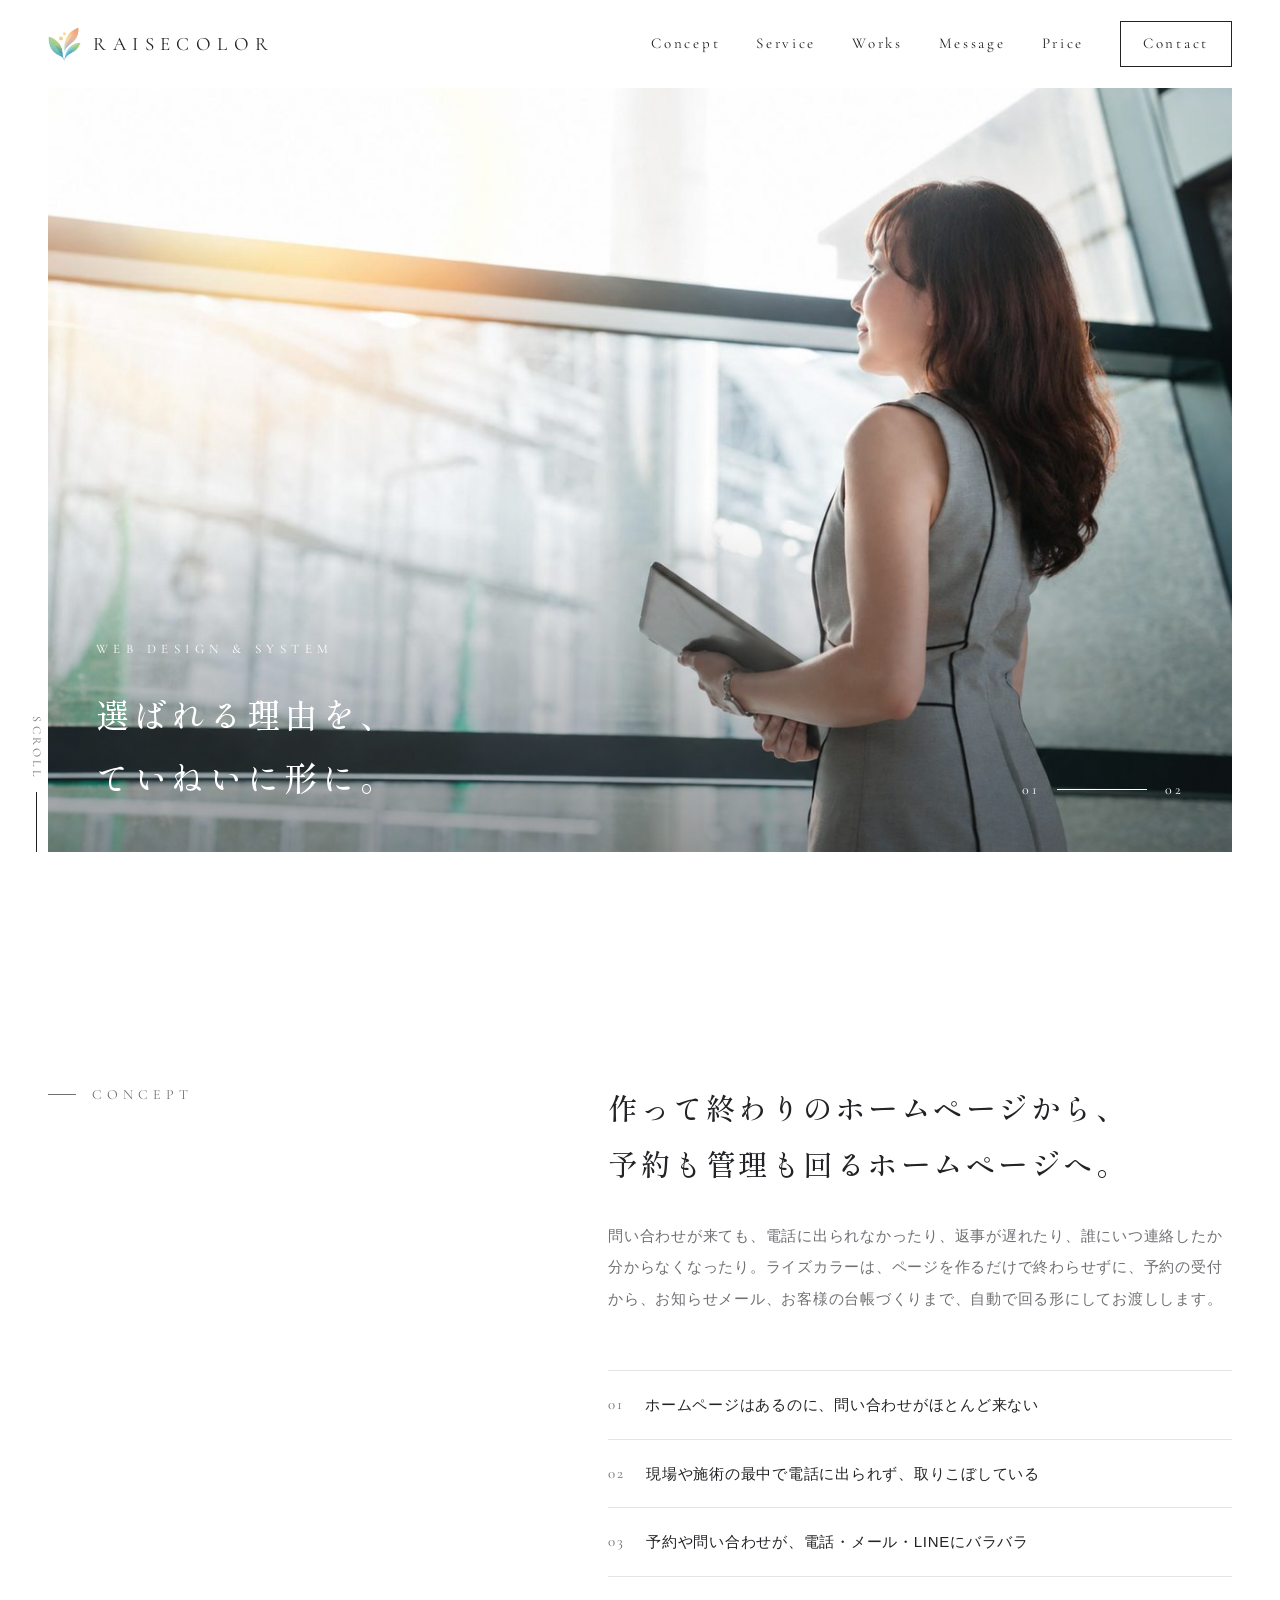
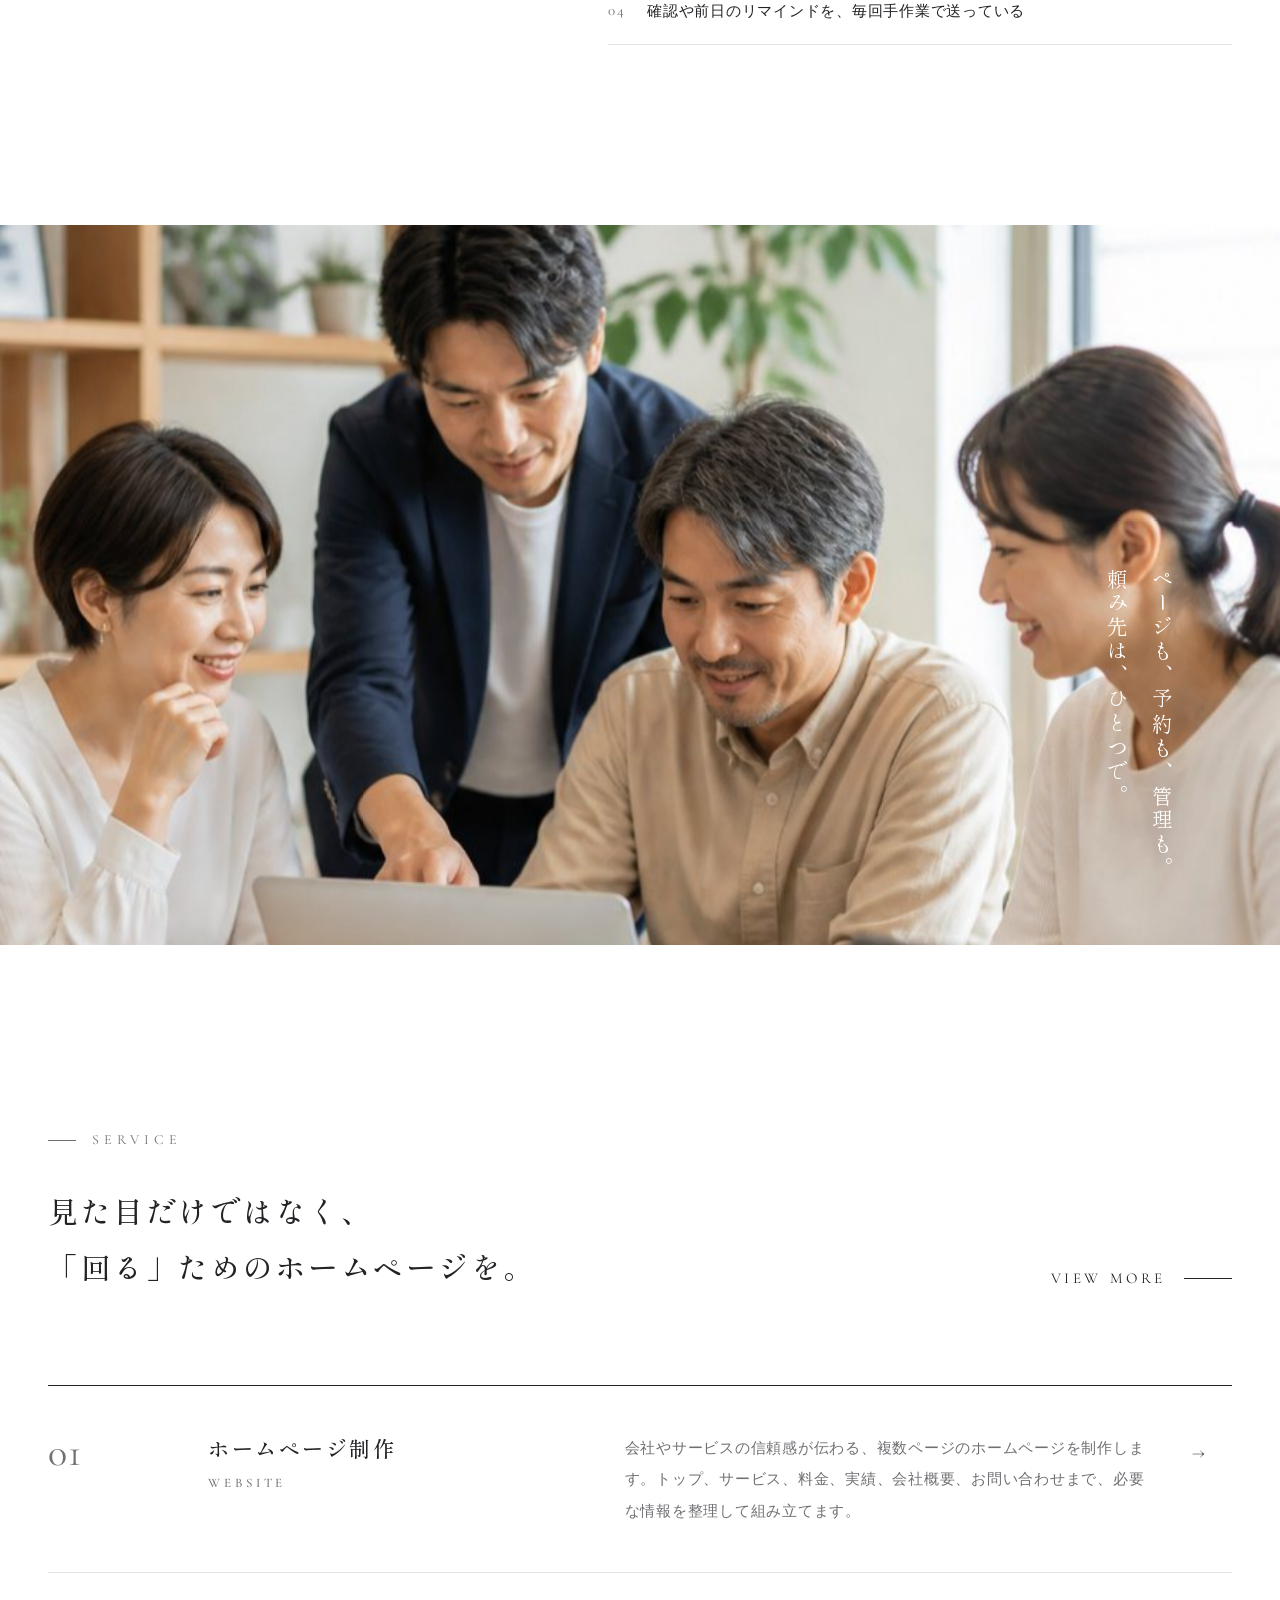
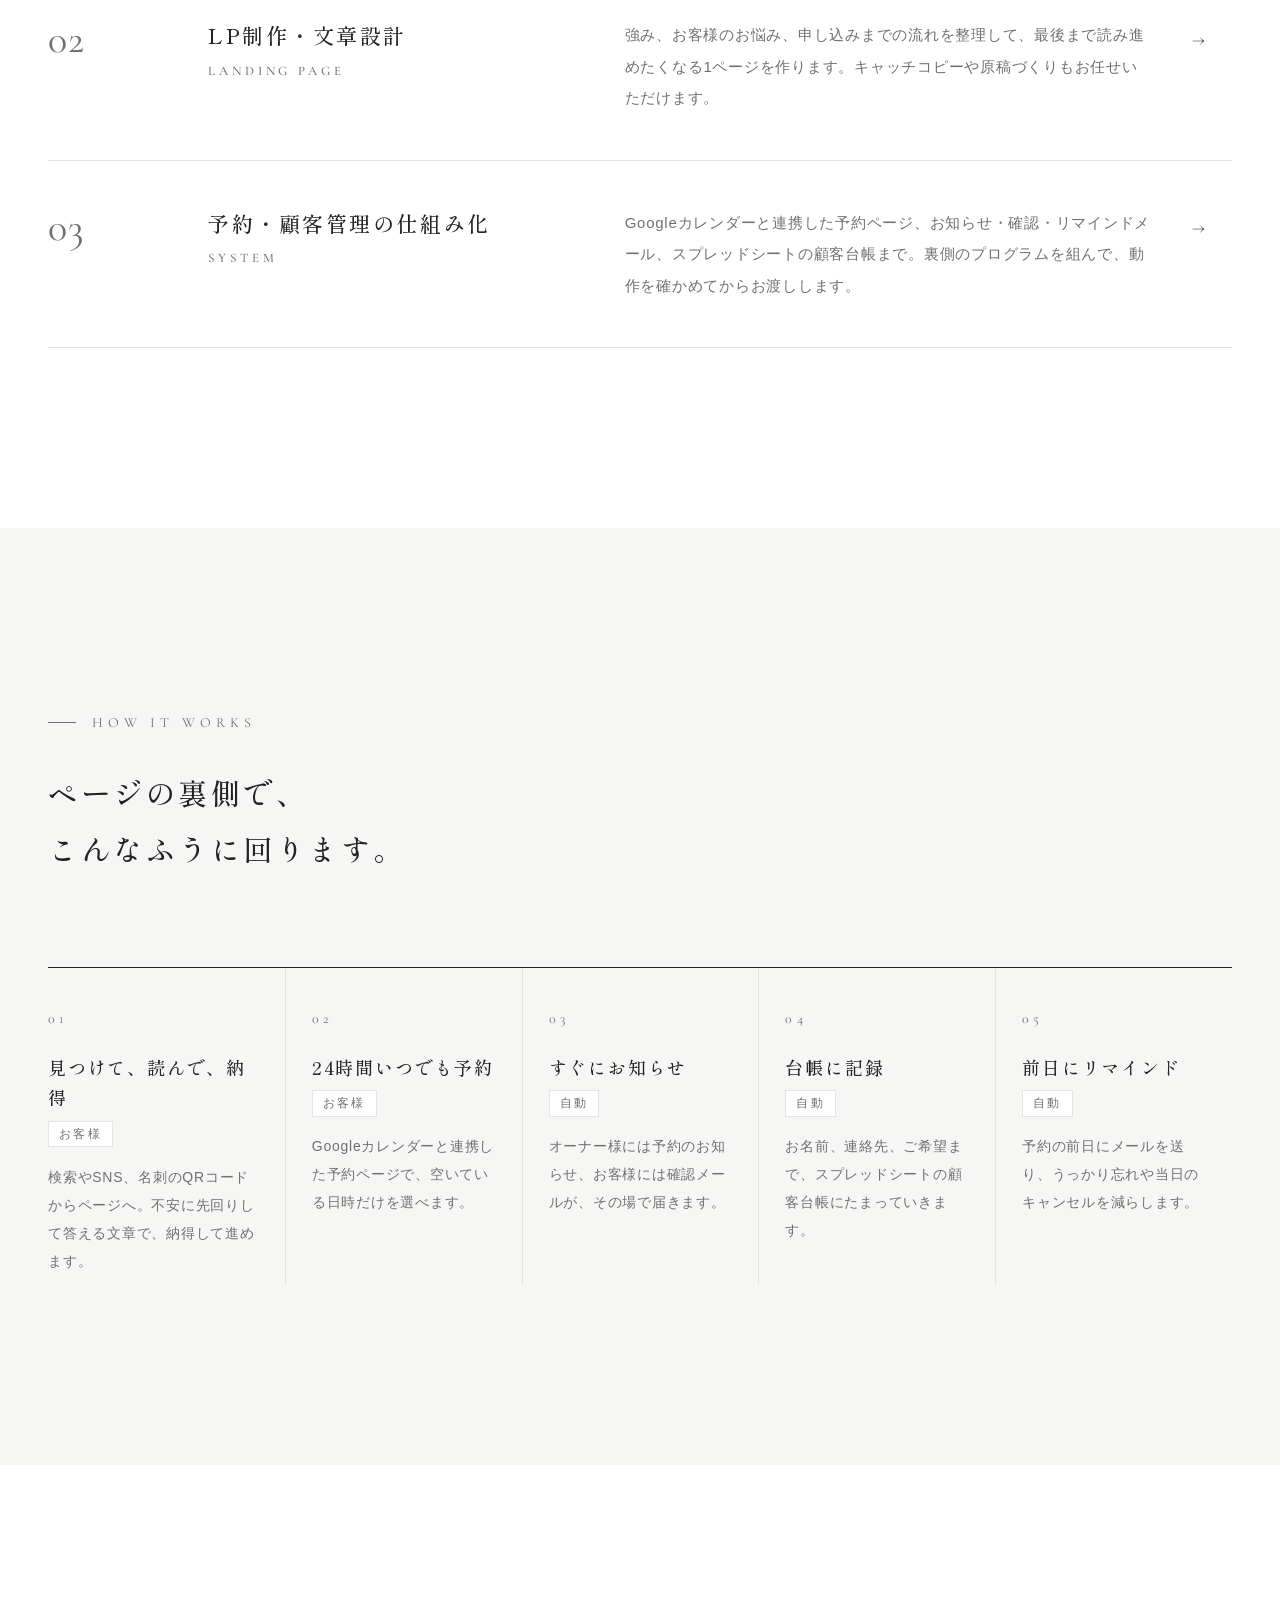
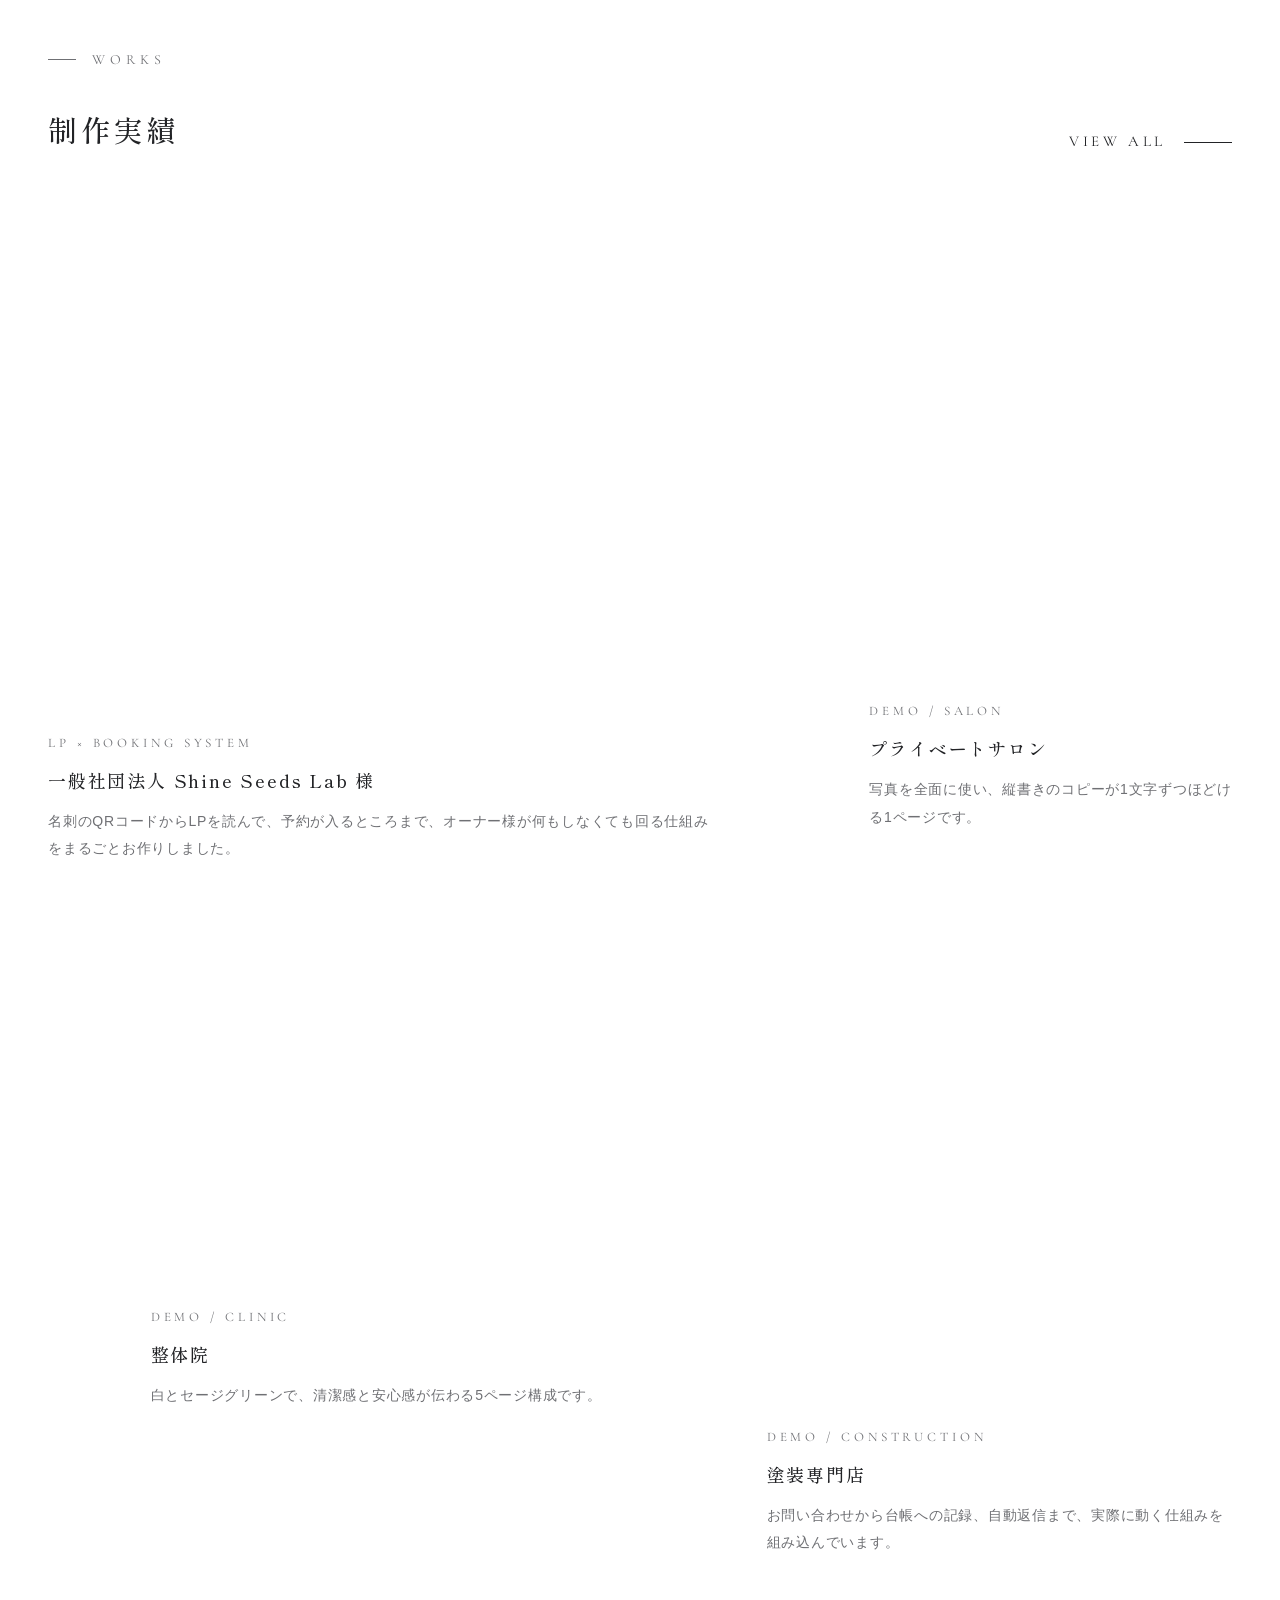
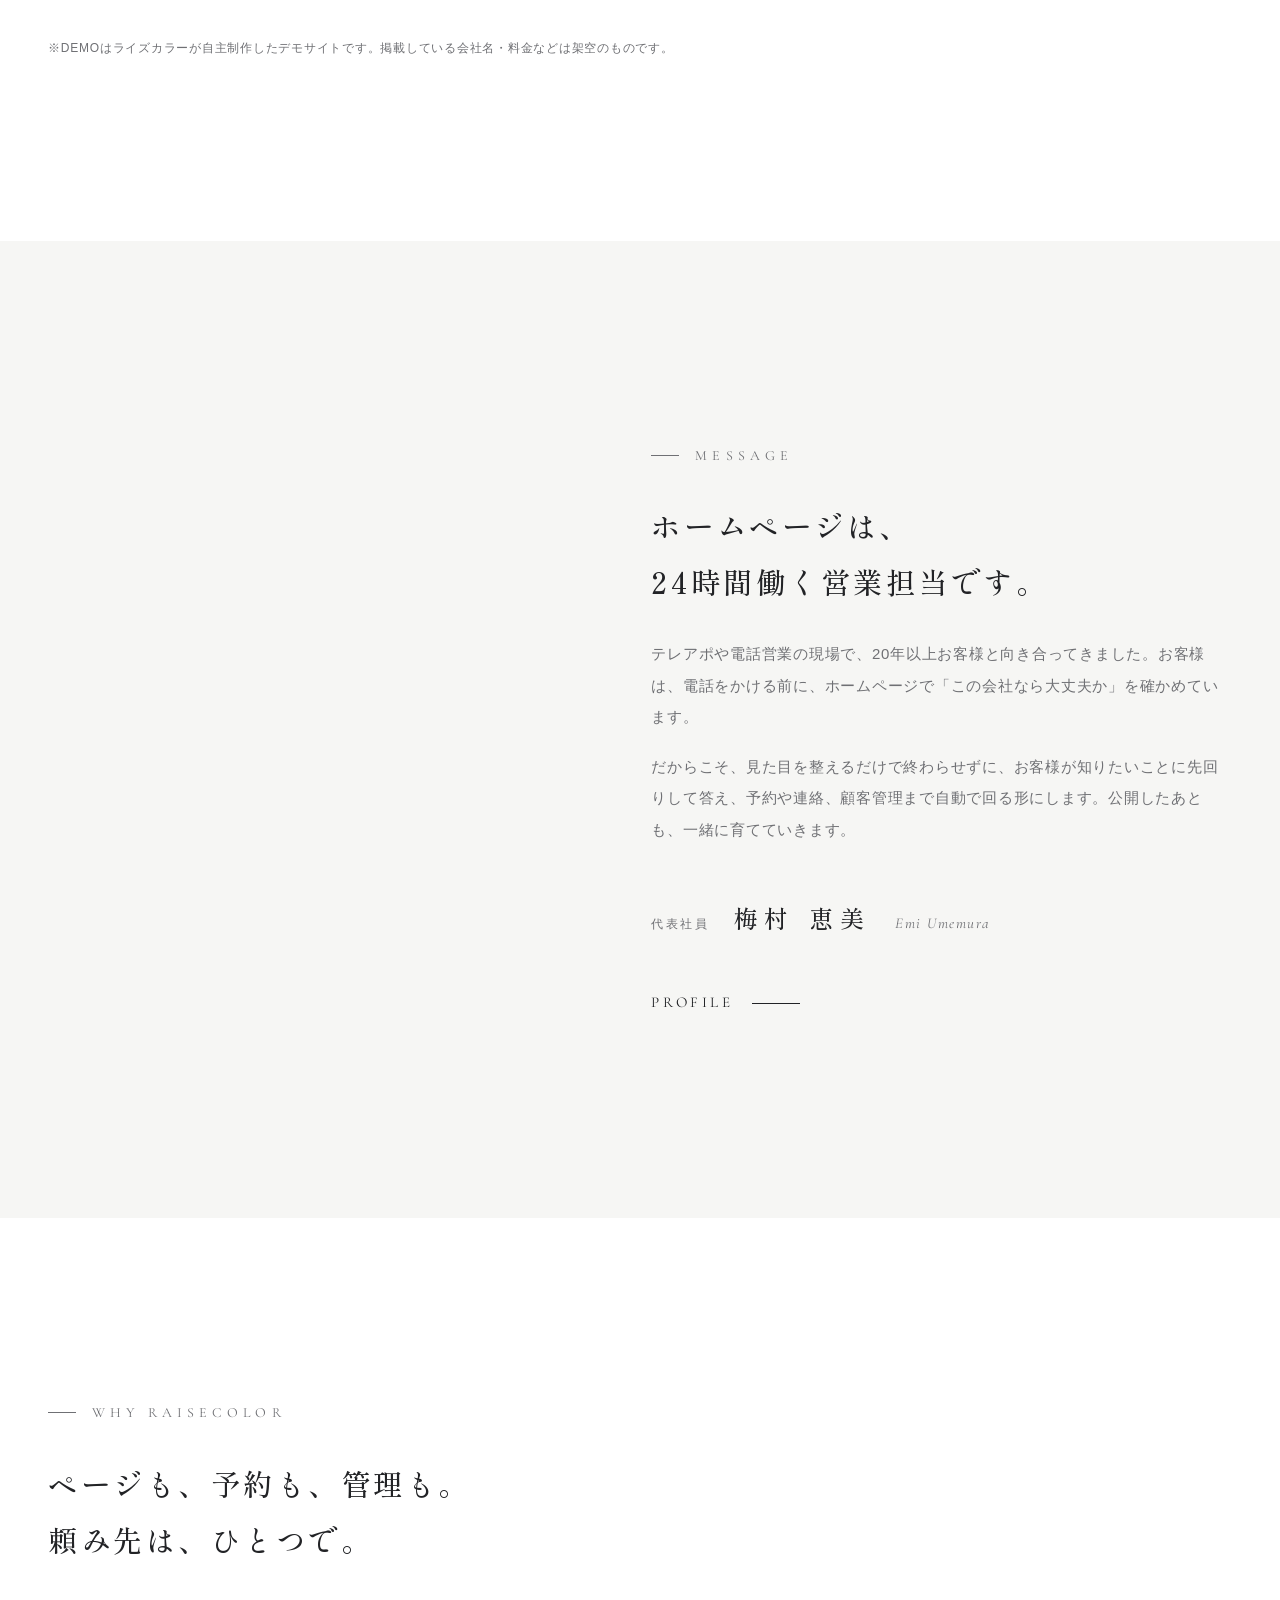
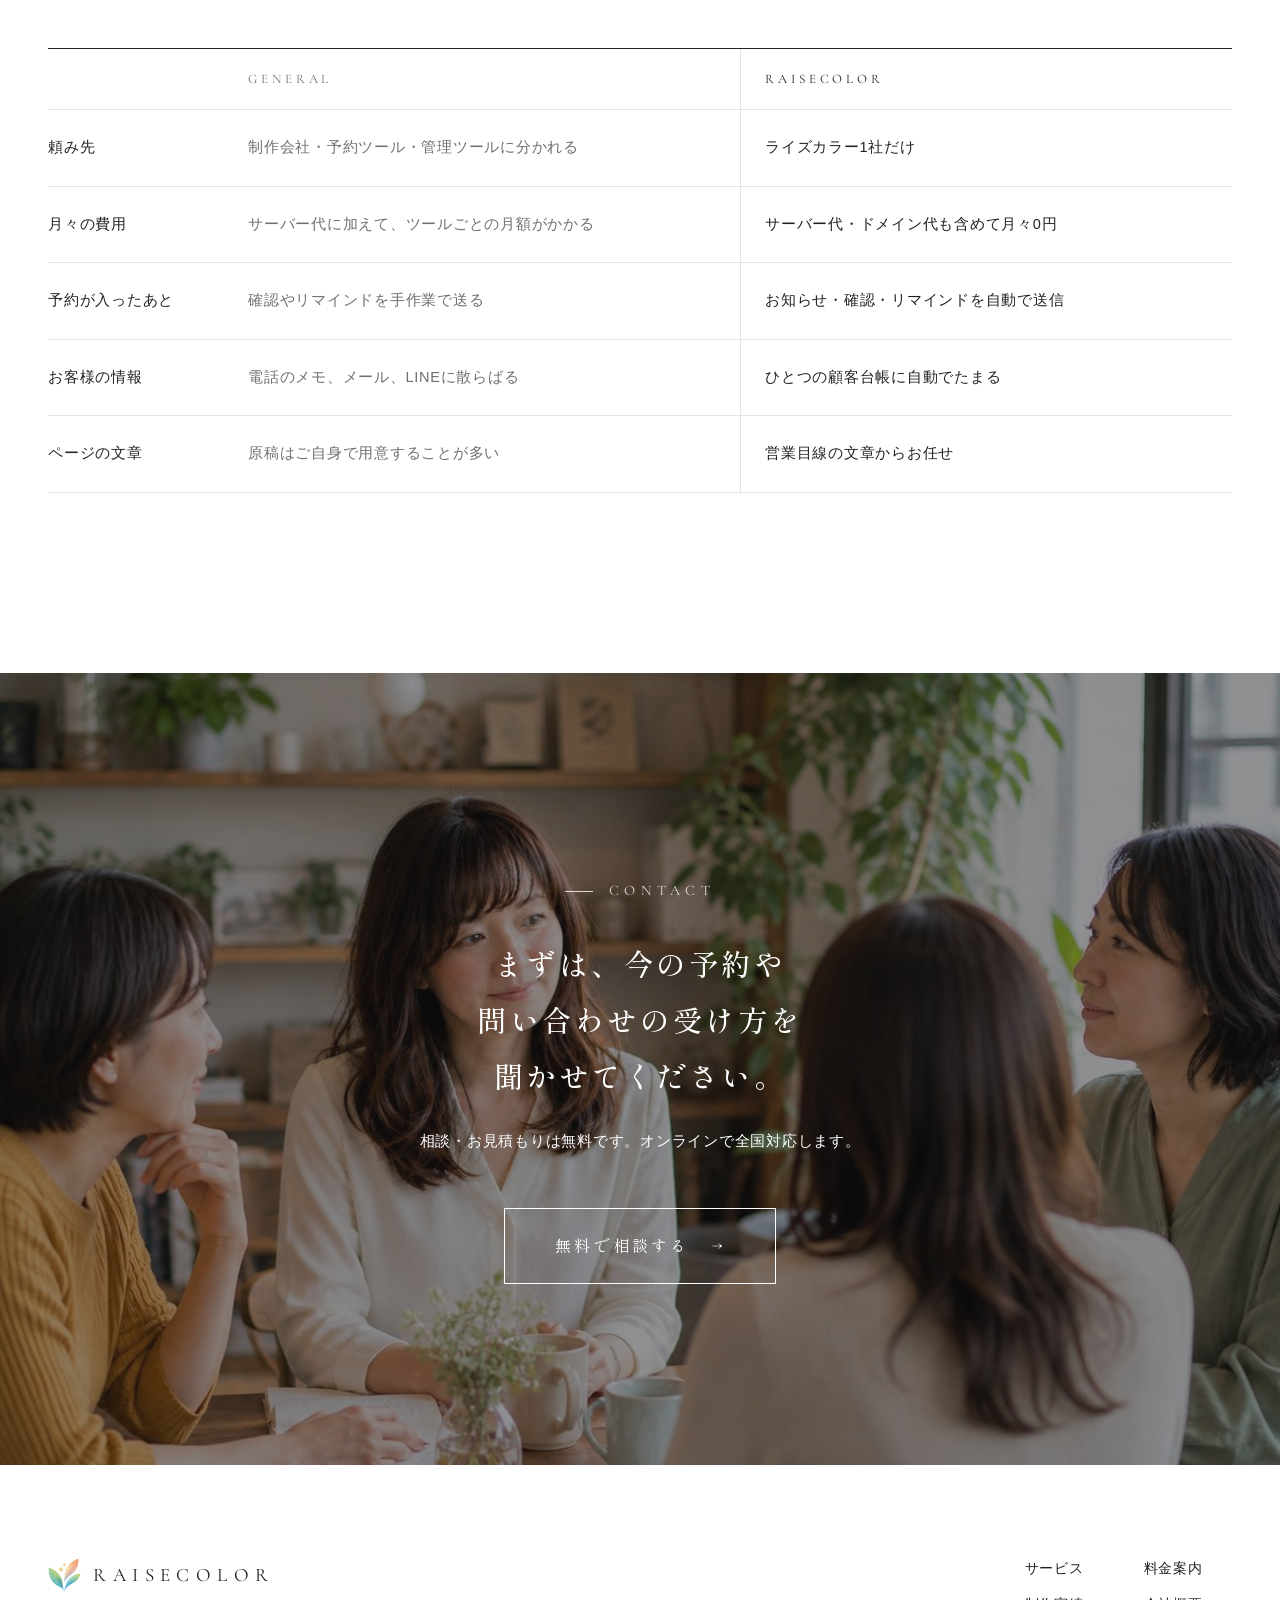
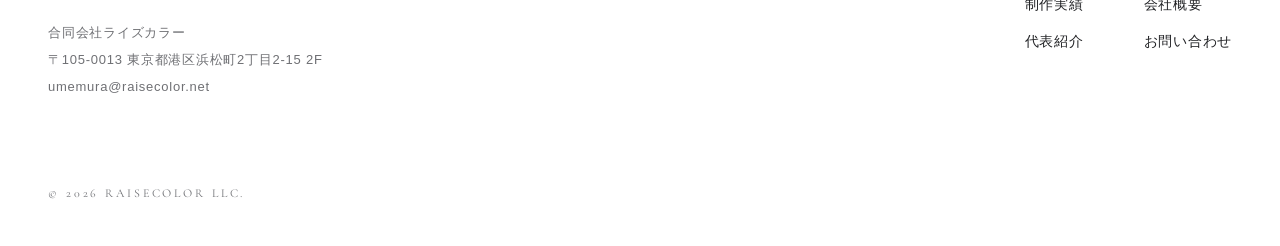
==== commit 0301dbaf: "トップページ見本を静かで上質なデザインに作り直し Co-Authored-By: Claude Opus 5.5 <noreply@anthropic.com> Claude-Session: htt" ====
--- a/preview/index.html
+++ b/preview/index.html
@@ -4,313 +4,186 @@
   <meta charset="utf-8">
   <meta name="viewport" content="width=device-width, initial-scale=1">
   <meta name="robots" content="noindex">
-  <meta name="description" content="合同会社ライズカラーは、ホームページ・LPを作るだけでなく、予約の受付・お知らせメール・顧客台帳まで自動で回る仕組みをまとめてお作りします。サーバー代・ドメイン代は月々0円。">
-  <title>合同会社ライズカラー｜予約・顧客管理まで回るホームページ・LP制作</title>
+  <meta name="description" content="合同会社ライズカラーは、ホームページ・LPを作るだけでなく、予約の受付・お知らせメール・顧客台帳まで自動で回る仕組みをまとめてお作りします。">
+  <title>合同会社ライズカラー｜ホームページ・LP制作と予約・顧客管理の仕組みづくり</title>
   <link rel="icon" href="../logo-mark.png">
   <link rel="preconnect" href="https://fonts.googleapis.com">
   <link rel="preconnect" href="https://fonts.gstatic.com" crossorigin>
-  <link href="https://fonts.googleapis.com/css2?family=Cormorant+Garamond:ital,wght@0,400;0,500;1,400;1,500&family=Shippori+Mincho:wght@500;600&family=Zen+Kaku+Gothic+New:wght@400;500;700&display=swap" rel="stylesheet">
-  <link rel="stylesheet" href="light.css">
+  <link href="https://fonts.googleapis.com/css2?family=Cormorant+Garamond:ital,wght@0,400;0,500;1,400&family=Shippori+Mincho:wght@500&family=Zen+Kaku+Gothic+New:wght@400;500&display=swap" rel="stylesheet">
+  <link rel="stylesheet" href="quiet.css">
 </head>
 <body>
-  <header class="site-header">
-    <div class="container header-inner">
-      <a class="brand" href="index.html" aria-label="合同会社ライズカラー トップ"><img src="../logo-mark.png" alt="" width="44" height="45"><span><strong>合同会社ライズカラー</strong><small>RAISECOLOR</small></span></a>
-      <button class="menu-toggle" aria-expanded="false" aria-controls="site-nav" aria-label="メニューを開く"><span></span><span></span><span></span></button>
-      <nav id="site-nav" class="site-nav" aria-label="メインメニュー"><a href="index.html">トップ</a><a href="../services.html">サービス</a><a href="../pricing.html">料金案内</a><a href="../works.html">制作実績</a><a href="../about.html">会社概要</a><a href="../representative.html">代表紹介</a><a class="nav-cta" href="../contact.html">お問い合わせ</a></nav>
-    </div>
+  <header class="hd">
+    <a class="logo" href="index.html" aria-label="合同会社ライズカラー トップ"><img src="../logo-mark.png" alt="" width="34" height="35"><span>RAISECOLOR</span></a>
+    <button class="burger" aria-expanded="false" aria-controls="nav" aria-label="メニュー"><span></span><span></span></button>
+    <nav class="nav" id="nav" aria-label="メインメニュー">
+      <a href="#concept">Concept</a><a href="#service">Service</a><a href="#works">Works</a><a href="#message">Message</a><a href="../pricing.html">Price</a><a class="ct" href="../contact.html">Contact</a>
+    </nav>
   </header>
 
   <main>
-    <!-- ===== FIRST VIEW ===== -->
-    <section class="fv" id="home">
-      <div class="fv-orbs" aria-hidden="true"><i class="orb o1"></i><i class="orb o2"></i><i class="orb o3"></i><i class="orb o4"></i></div>
-      <div class="container fv-grid">
-        <div class="fv-copy">
-          <p class="fv-label">Web Design &amp; System</p>
-          <h1 class="fv-title" aria-label="Raise your color.">
-            <span class="ln"><span>Raise</span></span>
-            <span class="ln"><span>your <em class="grad-text">color.</em></span></span>
-          </h1>
-          <p class="fv-catch">あなたの仕事が、<br>選ばれるホームページへ。</p>
-          <p class="fv-sub">ホームページ・LP制作から、予約・顧客管理の仕組みまで。</p>
-          <div class="fv-actions">
-            <a class="btn btn-primary" href="../contact.html">無料で相談する <span class="arw">→</span></a>
-            <a class="btn btn-ghost" href="#works">制作実績を見る</a>
-          </div>
-        </div>
-
-        <div class="fv-visual" aria-hidden="true">
-          <div class="fv-ring"></div>
-          <div class="laptop">
-            <div class="screen"><div class="slides" data-slides>
-              <img class="on" src="../work-salon.jpg?v=3" alt="">
-              <img src="../work-tosou.jpg" alt="">
-              <img src="../work-seitai.jpg?v=2" alt="">
-              <img src="../work-nori.jpg" alt="">
-            </div></div>
-            <div class="base"></div>
-          </div>
-          <div class="phone"><div class="slides" data-slides>
-            <img class="on" src="../work-mio-sp.jpg" alt="">
-            <img src="../work-tosou-sp.jpg" alt="">
-            <img src="../work-nori-sp.jpg" alt="">
-          </div></div>
-          <div class="rep"><div class="ph"><img src="../representative.jpg" alt=""></div><p>代表社員<b>梅村 恵美</b></p></div>
-          <div class="notice n1"><i>✓</i><span><b>新しいご予約が入りました</b><small>11月8日（土）14:00〜　初回体験</small></span></div>
-          <div class="notice n2"><i>✎</i><span><b>顧客台帳に記録しました</b><small>前日のリマインドも自動で送信</small></span></div>
-        </div>
+    <section class="fv">
+      <div class="fv-photo" data-fv>
+        <img class="on" src="../hero-4.jpg" alt="窓辺に立つ代表 梅村恵美" style="object-position:60% 40%">
+        <img src="../hero-3.jpg" alt="お客様と打ち合わせをする代表 梅村恵美" style="object-position:40% 35%">
       </div>
-      <div class="scroll-cue">SCROLL</div>
+      <div class="fv-copy">
+        <span class="en">WEB DESIGN &amp; SYSTEM</span>
+        <h1>選ばれる理由を、<br>ていねいに形に。</h1>
+      </div>
+      <div class="fv-meta" aria-hidden="true"><span data-idx>01</span><div class="fv-bar"><i></i></div><span>02</span></div>
+      <div class="fv-scroll" aria-hidden="true">SCROLL</div>
     </section>
 
-    <div class="marquee" aria-hidden="true"><div class="marquee-track">
-      <span>Website <b>·</b> Landing Page <b>·</b> Booking System <b>·</b> Customer List <b>·</b> Copywriting <b>·</b></span>
-      <span>Website <b>·</b> Landing Page <b>·</b> Booking System <b>·</b> Customer List <b>·</b> Copywriting <b>·</b></span>
-    </div></div>
-
-    <!-- ===== 訴求ここから ===== -->
-    <section class="statement" id="concept">
-      <div class="container">
-        <span class="kicker">Concept</span>
-        <p class="big">作って終わりのホームページから、<br><em>予約も管理も回る</em>ホームページへ。</p>
-        <p class="txt">問い合わせが来ても、電話に出られなかったり、返事が遅れたり、誰にいつ連絡したか分からなくなったり。ライズカラーは、ページを作るだけで終わらせずに、予約の受付から、お知らせメール、お客様の台帳づくりまで、自動で回る形にしてお渡しします。</p>
-        <div class="points">
-          <div class="point rv"><div class="ic">✎</div><h3>営業目線の構成と文章</h3><p>20年以上の営業経験から、お客様が知りたいことに先回りして答える言葉を書きます。</p></div>
-          <div class="point rv"><div class="ic">◷</div><h3>予約・自動メール・顧客台帳</h3><p>24時間の予約受付から、確認・リマインドのメール、台帳への記録まで自動で回します。</p></div>
-          <div class="point rv"><div class="ic">¥</div><h3>サーバー代・ドメイン代 月0円</h3><p>サーバーはライズカラーでお預かりするので、公開後の月々の費用はかかりません。</p></div>
+    <section class="sec" id="concept">
+      <div class="wrap concept">
+        <div class="rv"><p class="label">CONCEPT</p></div>
+        <div>
+          <h2 class="ttl rv">作って終わりのホームページから、<br>予約も管理も回るホームページへ。</h2>
+          <p class="txt rv">問い合わせが来ても、電話に出られなかったり、返事が遅れたり、誰にいつ連絡したか分からなくなったり。ライズカラーは、ページを作るだけで終わらせずに、予約の受付から、お知らせメール、お客様の台帳づくりまで、自動で回る形にしてお渡しします。</p>
+          <ul class="worries">
+            <li class="rv"><span>01</span>ホームページはあるのに、問い合わせがほとんど来ない</li>
+            <li class="rv"><span>02</span>現場や施術の最中で電話に出られず、取りこぼしている</li>
+            <li class="rv"><span>03</span>予約や問い合わせが、電話・メール・LINEにバラバラ</li>
+            <li class="rv"><span>04</span>確認や前日のリマインドを、毎回手作業で送っている</li>
+          </ul>
         </div>
       </div>
     </section>
 
-    <section class="section soft" id="worry">
-      <div class="container worry">
-        <figure class="worry-photo rv"><img src="../photo-consult.jpg" alt="パソコンを見ながらホームページのことで悩む女性" loading="lazy"><figcaption>ひとりで悩んでいませんか？</figcaption></figure>
-        <div class="rv">
-          <span class="kicker">Your Concerns</span>
-          <h2 class="h2">こんなこと、<br>感じていませんか？</h2>
-          <ul class="worry-list">
-            <li>ホームページはあるのに、問い合わせがほとんど来ない</li>
-            <li>現場や施術の最中で電話に出られず、取りこぼしている</li>
-            <li>予約や問い合わせが、電話・メール・LINE・メモにバラバラ</li>
-            <li>確認の連絡や前日のリマインドを、毎回手作業で送っている</li>
-            <li>何を書けばいいのか、自分ではうまく言葉にできない</li>
-            <li>制作会社に頼むと、毎月の費用がずっとかかって不安</li>
-          </ul>
-          <p class="worry-answer">ひとつでも当てはまったら、見た目より先に、<strong>「言葉」と「問い合わせのあとの流れ」</strong>を整えるタイミングです。ライズカラーは、そこからまとめてお引き受けします。</p>
+    <div class="wide" aria-hidden="true">
+      <img src="../photo-message.jpg" alt="" data-parallax loading="lazy" style="object-position:50% 45%">
+      <p>ページも、予約も、管理も。<br>頼み先は、ひとつで。</p>
+    </div>
+
+    <section class="sec" id="service">
+      <div class="wrap">
+        <div class="svc-head">
+          <div>
+            <p class="label rv">SERVICE</p>
+            <h2 class="ttl rv">見た目だけではなく、<br>「回る」ためのホームページを。</h2>
+          </div>
+          <a class="more rv" href="../services.html">VIEW MORE</a>
+        </div>
+        <ol class="svc">
+          <li class="rv"><span class="no">01</span><h3>ホームページ制作<small>WEBSITE</small></h3><p>会社やサービスの信頼感が伝わる、複数ページのホームページを制作します。トップ、サービス、料金、実績、会社概要、お問い合わせまで、必要な情報を整理して組み立てます。</p><span class="arr">→</span></li>
+          <li class="rv"><span class="no">02</span><h3>LP制作・文章設計<small>LANDING PAGE</small></h3><p>強み、お客様のお悩み、申し込みまでの流れを整理して、最後まで読み進めたくなる1ページを作ります。キャッチコピーや原稿づくりもお任せいただけます。</p><span class="arr">→</span></li>
+          <li class="rv"><span class="no">03</span><h3>予約・顧客管理の仕組み化<small>SYSTEM</small></h3><p>Googleカレンダーと連携した予約ページ、お知らせ・確認・リマインドメール、スプレッドシートの顧客台帳まで。裏側のプログラムを組んで、動作を確かめてからお渡しします。</p><span class="arr">→</span></li>
+        </ol>
+      </div>
+    </section>
+
+    <section class="sec sys" id="system">
+      <div class="wrap">
+        <p class="label rv">HOW IT WORKS</p>
+        <h2 class="ttl rv">ページの裏側で、<br>こんなふうに回ります。</h2>
+        <ol class="steps">
+          <li class="rv"><span class="n">01</span><h3>見つけて、読んで、納得</h3><span class="who">お客様</span><p>検索やSNS、名刺のQRコードからページへ。不安に先回りして答える文章で、納得して進めます。</p></li>
+          <li class="rv"><span class="n">02</span><h3>24時間いつでも予約</h3><span class="who">お客様</span><p>Googleカレンダーと連携した予約ページで、空いている日時だけを選べます。</p></li>
+          <li class="rv"><span class="n">03</span><h3>すぐにお知らせ</h3><span class="who">自動</span><p>オーナー様には予約のお知らせ、お客様には確認メールが、その場で届きます。</p></li>
+          <li class="rv"><span class="n">04</span><h3>台帳に記録</h3><span class="who">自動</span><p>お名前、連絡先、ご希望まで、スプレッドシートの顧客台帳にたまっていきます。</p></li>
+          <li class="rv"><span class="n">05</span><h3>前日にリマインド</h3><span class="who">自動</span><p>予約の前日にメールを送り、うっかり忘れや当日のキャンセルを減らします。</p></li>
+        </ol>
+      </div>
+    </section>
+
+    <section class="sec" id="works">
+      <div class="wrap">
+        <div class="svc-head">
+          <div>
+            <p class="label rv">WORKS</p>
+            <h2 class="ttl rv">制作実績</h2>
+          </div>
+          <a class="more rv" href="../works.html">VIEW ALL</a>
+        </div>
+        <div class="works">
+          <a class="work" href="https://shine-seeds-lab.pages.dev/" target="_blank" rel="noopener"><span class="ph mask"><img src="../work-nori.jpg" alt="Shine Seeds Lab 脳幹セラピーLP" loading="lazy"></span><p class="cat">LP × BOOKING SYSTEM</p><h3>一般社団法人 Shine Seeds Lab 様</h3><p>名刺のQRコードからLPを読んで、予約が入るところまで、オーナー様が何もしなくても回る仕組みをまるごとお作りしました。</p></a>
+          <a class="work" href="https://umemura-raisecolor.github.io/salon-demo/unwind/" target="_blank" rel="noopener"><span class="ph mask"><img src="../work-salon.jpg?v=3" alt="プライベートサロン デモ" loading="lazy"></span><p class="cat">DEMO / SALON</p><h3>プライベートサロン</h3><p>写真を全面に使い、縦書きのコピーが1文字ずつほどける1ページです。</p></a>
+          <a class="work" href="https://umemura-raisecolor.github.io/seitai-demo/" target="_blank" rel="noopener"><span class="ph mask"><img src="../work-seitai.jpg?v=2" alt="整体院 デモ" loading="lazy"></span><p class="cat">DEMO / CLINIC</p><h3>整体院</h3><p>白とセージグリーンで、清潔感と安心感が伝わる5ページ構成です。</p></a>
+          <a class="work" href="https://umemura-raisecolor.github.io/proposals/sample/" target="_blank" rel="noopener"><span class="ph mask"><img src="../work-tosou.jpg" alt="塗装専門店 デモ" loading="lazy"></span><p class="cat">DEMO / CONSTRUCTION</p><h3>塗装専門店</h3><p>お問い合わせから台帳への記録、自動返信まで、実際に動く仕組みを組み込んでいます。</p></a>
+        </div>
+        <p class="note">※DEMOはライズカラーが自主制作したデモサイトです。掲載している会社名・料金などは架空のものです。</p>
+      </div>
+    </section>
+
+    <section class="sec sys" id="message">
+      <div class="wrap msg">
+        <figure class="msg-ph mask"><img src="../representative.jpg" alt="代表社員 梅村恵美" loading="lazy"></figure>
+        <div>
+          <p class="label rv">MESSAGE</p>
+          <h2 class="ttl rv">ホームページは、<br>24時間働く営業担当です。</h2>
+          <p class="txt rv">テレアポや電話営業の現場で、20年以上お客様と向き合ってきました。お客様は、電話をかける前に、ホームページで「この会社なら大丈夫か」を確かめています。</p>
+          <p class="txt rv" style="margin-top:18px">だからこそ、見た目を整えるだけで終わらせずに、お客様が知りたいことに先回りして答え、予約や連絡、顧客管理まで自動で回る形にします。公開したあとも、一緒に育てていきます。</p>
+          <div class="sign rv"><small>代表社員</small><b>梅村 恵美</b><i>Emi Umemura</i></div>
+          <a class="more rv" href="../representative.html">PROFILE</a>
         </div>
       </div>
     </section>
 
-    <section class="section" id="compare">
-      <div class="container">
-        <div class="head rv">
-          <span class="kicker">Why Raisecolor</span>
-          <h2 class="h2">ページも、予約も、管理も。<br>頼み先は、ひとつで。</h2>
-          <p class="lead">よくある頼み方だと、ページは制作会社に、予約は予約ツールに、顧客管理はまた別のツールに、と頼み先も月々の費用もバラバラになりがちです。ライズカラーは、それを全部つないでお渡しします。</p>
-        </div>
-        <div class="compare rv" role="table" aria-label="よくある頼み方とライズカラーの比較">
-          <div class="cmp-row cmp-head" role="row"><b role="columnheader"></b><span role="columnheader" class="cmp-other">よくある頼み方</span><span role="columnheader" class="cmp-us">ライズカラー</span></div>
-          <div class="cmp-row" role="row"><b role="rowheader">頼み先</b><span role="cell" class="cmp-other">制作会社・予約ツール・管理ツールなど、いくつにも分かれる</span><span role="cell" class="cmp-us">ライズカラー<strong>1社だけ</strong></span></div>
-          <div class="cmp-row" role="row"><b role="rowheader">月々の費用</b><span role="cell" class="cmp-other">サーバー代に加えて、ツールごとの月額がかかる</span><span role="cell" class="cmp-us">サーバー代・ドメイン代も含めて<strong>月々0円</strong></span></div>
-          <div class="cmp-row" role="row"><b role="rowheader">ツール同士のつなぎ</b><span role="cell" class="cmp-other">ご自身で設定するか、別の業者に頼む</span><span role="cell" class="cmp-us"><strong>すべてつないで</strong>、動作を確かめてからお渡し</span></div>
-          <div class="cmp-row" role="row"><b role="rowheader">予約が入ったあと</b><span role="cell" class="cmp-other">確認やリマインドの連絡を手作業で送る</span><span role="cell" class="cmp-us">お知らせ・確認・リマインドを<strong>自動で送信</strong></span></div>
-          <div class="cmp-row" role="row"><b role="rowheader">お客様の情報</b><span role="cell" class="cmp-other">電話のメモ、メール、LINEに散らばる</span><span role="cell" class="cmp-us">ひとつの<strong>顧客台帳</strong>に自動でたまる</span></div>
-          <div class="cmp-row" role="row"><b role="rowheader">ページの文章</b><span role="cell" class="cmp-other">原稿はご自身で用意することが多い</span><span role="cell" class="cmp-us">営業目線の文章から<strong>お任せ</strong></span></div>
+    <section class="sec" id="compare">
+      <div class="wrap">
+        <p class="label rv">WHY RAISECOLOR</p>
+        <h2 class="ttl rv">ページも、予約も、管理も。<br>頼み先は、ひとつで。</h2>
+        <div class="cmp rv" role="table" aria-label="よくある頼み方とライズカラーの比較">
+          <div class="cmp-r cmp-h" role="row"><b role="columnheader"></b><span class="o" role="columnheader">GENERAL</span><span class="u" role="columnheader">RAISECOLOR</span></div>
+          <div class="cmp-r" role="row"><b role="rowheader">頼み先</b><span class="o" role="cell">制作会社・予約ツール・管理ツールに分かれる</span><span class="u" role="cell">ライズカラー1社だけ</span></div>
+          <div class="cmp-r" role="row"><b role="rowheader">月々の費用</b><span class="o" role="cell">サーバー代に加えて、ツールごとの月額がかかる</span><span class="u" role="cell">サーバー代・ドメイン代も含めて月々0円</span></div>
+          <div class="cmp-r" role="row"><b role="rowheader">予約が入ったあと</b><span class="o" role="cell">確認やリマインドを手作業で送る</span><span class="u" role="cell">お知らせ・確認・リマインドを自動で送信</span></div>
+          <div class="cmp-r" role="row"><b role="rowheader">お客様の情報</b><span class="o" role="cell">電話のメモ、メール、LINEに散らばる</span><span class="u" role="cell">ひとつの顧客台帳に自動でたまる</span></div>
+          <div class="cmp-r" role="row"><b role="rowheader">ページの文章</b><span class="o" role="cell">原稿はご自身で用意することが多い</span><span class="u" role="cell">営業目線の文章からお任せ</span></div>
         </div>
       </div>
     </section>
 
-    <section class="section soft" id="system">
-      <div class="container">
-        <div class="head rv">
-          <span class="kicker">How It Works</span>
-          <h2 class="h2">ページの裏側で、<br>こんなふうに回ります。</h2>
-          <p class="lead">お客様がページを見つけてから、予約、お知らせ、台帳への記録、前日のリマインドまで。オーナー様が手を動かさなくても進むように、ひとつながりで組み立てます。</p>
-        </div>
-        <ol class="flow">
-          <li class="rv"><span class="no">01</span><span class="who">お客様</span><h3>見つけて、読んで、納得</h3><p>検索やSNS、名刺のQRコードからページへ。営業目線の文章で、不安に先回りして答えます。</p></li>
-          <li class="rv"><span class="no">02</span><span class="who">お客様</span><h3>24時間いつでも予約</h3><p>Googleカレンダーと連携した予約ページで、空いている日時だけを選べます。</p></li>
-          <li class="rv"><span class="no">03</span><span class="who auto">自動</span><h3>すぐにお知らせ</h3><p>オーナー様には予約のお知らせ、お客様には確認メールが、その場で届きます。</p></li>
-          <li class="rv"><span class="no">04</span><span class="who auto">自動</span><h3>台帳に記録</h3><p>お名前、連絡先、ご希望まで、スプレッドシートの顧客台帳にたまっていきます。</p></li>
-          <li class="rv"><span class="no">05</span><span class="who auto">自動</span><h3>前日にリマインド</h3><p>予約の前日にリマインドメールを送り、うっかり忘れや当日のキャンセルを減らします。</p></li>
-        </ol>
-
-        <article class="case">
-          <a class="case-mock rv" href="https://shine-seeds-lab.pages.dev/" target="_blank" rel="noopener">
-            <div class="pc"><img src="../work-nori.jpg" alt="Shine Seeds Lab 脳幹セラピーLPのパソコン表示" loading="lazy"></div>
-            <div class="sp"><img src="../work-nori-sp.jpg" alt="Shine Seeds Lab 脳幹セラピーLPのスマホ表示" loading="lazy"></div>
-          </a>
-          <div class="case-info rv">
-            <span class="kicker">Real Case</span>
-            <p class="client">一般社団法人 Shine Seeds Lab 様</p>
-            <h3>脳幹セラピー統合セッション LP</h3>
-            <div class="tags" style="margin-top:14px"><span>LP</span><span>予約システム</span><span>自動メール</span><span>スマホ対応</span></div>
-            <p>40〜60代の女性に向けた、脳幹セラピーのLPです。名刺のQRコードからLPを読んでいって、予約が入るところまで、オーナー様が何もしなくても回る仕組みをまるごとお作りしました。裏側のプログラムも、動作をひとつずつ確認しています。</p>
-            <ul class="checks">
-              <li>Googleカレンダーと連携した予約ページ</li>
-              <li>予約が入ったら、オーナー様にメールでお知らせ</li>
-              <li>申し込みはスプレッドシートで自動管理</li>
-              <li>確認メール・リマインドメールも自動送信</li>
-            </ul>
-            <a class="text-link" href="https://shine-seeds-lab.pages.dev/" target="_blank" rel="noopener">サイトを見る <span>→</span></a>
-          </div>
-        </article>
-
-        <div class="board">
-          <div class="rv">
-            <span class="kicker">Customer List</span>
-            <h3>お客様の情報が、<br>ひとつの台帳にまとまる。</h3>
-            <p>電話のメモ、メール、LINEに散らばっていた予約や問い合わせが、ひとつの表に自動でたまっていくので、「あの方、いつ来てくれたっけ」がすぐに分かります。</p>
-            <p>お使いのGoogleアカウントの中で動くので、新しい管理ツールの月額費用はかかりません。</p>
-          </div>
-          <div class="sheet rv" role="img" aria-label="スプレッドシートの顧客台帳のイメージ">
-            <div class="sheet-bar"><i></i><i></i><i></i><span>予約・顧客台帳</span></div>
-            <div class="sheet-row head"><span>受付日時</span><span>お名前</span><span>ご希望</span><span>予約日</span><span>状況</span></div>
-            <div class="sheet-row"><span>11/02 22:14</span><span>山田 様</span><span>初回体験</span><span>11/05</span><span class="st ok">確認済み</span></div>
-            <div class="sheet-row"><span>11/03 06:48</span><span>佐藤 様</span><span>お見積もり</span><span>11/06</span><span class="st ok">確認済み</span></div>
-            <div class="sheet-row"><span>11/03 13:20</span><span>鈴木 様</span><span>2回目</span><span>11/08</span><span class="st rm">前日通知</span></div>
-            <div class="sheet-row new"><span>11/04 21:57</span><span>高橋 様</span><span>初回体験</span><span>11/09</span><span class="st nw">新着</span></div>
-            <p class="sheet-note">※イメージです。項目はお仕事に合わせて決めていきます。</p>
-          </div>
-        </div>
-      </div>
-    </section>
-
-    <section class="section" id="service">
-      <div class="container">
-        <div class="head rv">
-          <span class="kicker">Our Services</span>
-          <h2 class="h2">見た目だけじゃない、<br>「回る」ためのホームページを。</h2>
-          <p class="lead">ページを作るところから、予約の受付、顧客管理の仕組みまで。必要なものだけを組み合わせて、ご相談いただけます。</p>
-        </div>
-        <div class="services">
-          <article class="svc rv">
-            <a class="thumb" href="https://umemura-raisecolor.github.io/proposals/sample/" target="_blank" rel="noopener"><img src="../work-tosou.jpg" alt="塗装専門店デモホームページ" loading="lazy"></a>
-            <div class="svc-body"><span class="en">01 — Website</span><h3>ホームページ制作</h3><p>会社やサービスの信頼感が伝わる、複数ページのホームページを制作します。トップ、サービス、料金、実績、会社概要、お問い合わせまで、必要な情報を整理して組み立てます。</p><a href="../services.html" class="text-link">詳しく見る <span>→</span></a></div>
-          </article>
-          <article class="svc rv">
-            <a class="thumb phone-thumb" href="https://umemura-raisecolor.github.io/proposals/mio/" target="_blank" rel="noopener"><img src="../work-mio-sp.jpg" alt="自己紹介LPデモのスマートフォン表示" loading="lazy"></a>
-            <div class="svc-body"><span class="en">02 — Landing Page</span><h3>LP制作・文章設計</h3><p>商品やサービスの強み、お客様のお悩み、申し込みまでの流れを整理して、最後まで読み進めたくなる1ページを作ります。キャッチコピーや原稿づくりもお任せください。</p><a href="../services.html" class="text-link">詳しく見る <span>→</span></a></div>
-          </article>
-          <article class="svc rv">
-            <a class="thumb" href="https://shine-seeds-lab.pages.dev/" target="_blank" rel="noopener"><img src="../work-nori.jpg" alt="予約システムを組み込んだLP" loading="lazy"></a>
-            <div class="svc-body"><span class="en">03 — System</span><h3>予約・顧客管理の仕組み化</h3><p>Googleカレンダーと連携した予約ページ、お知らせ・確認・リマインドメール、スプレッドシートの顧客台帳まで。裏側のプログラムを組んで、動作を確かめてからお渡しします。</p><a href="../services.html#system" class="text-link">詳しく見る <span>→</span></a></div>
-          </article>
-        </div>
-      </div>
-    </section>
-
-    <section class="section soft" id="message">
-      <div class="container message">
-        <div class="rv">
-          <span class="kicker">Message</span>
-          <h2 class="h2">ホームページって、<br>24時間働いてくれる<br>営業担当です。</h2>
-          <p class="body">テレアポや電話営業の現場で、20年以上お客様と向き合ってきて、断られる理由も、心が動く瞬間も、たくさん見てきました。お客様は、電話をかける前に、ホームページで「この会社なら大丈夫かな」と確かめています。</p>
-          <p class="body">コンサルの仕事でも、ずっと「売らずに売れる仕組みづくり」をお伝えしてきました。なので、ライズカラーでは見た目を整えるだけで終わらせずに、お客様が知りたいことを先回りして書いて、予約や連絡、顧客管理まで自動で回る形にしていって、公開したあとも一緒に育てていきます。</p>
-          <div class="sign">合同会社ライズカラー　代表社員<b>梅村 恵美</b></div>
-          <div class="nums">
-            <div><b><span class="cnt" data-to="20">20</span><small>年以上</small></b><span>営業の現場経験</span></div>
-            <div><b><span class="cnt" data-to="24">24</span><small>時間</small></b><span>予約を自動で受付</span></div>
-            <div><b><span style="font-family:var(--sans);font-size:22px">月</span><span class="cnt" data-to="1">1</span><small>回</small></b><span>点検レポート（ご希望の方）</span></div>
-          </div>
-          <a href="../representative.html" class="btn btn-ghost" style="margin-top:34px">代表紹介を見る <span class="arw">→</span></a>
-        </div>
-        <figure class="msg-photo rv"><img src="../hero-2.jpg" alt="セミナーで話す代表 梅村恵美" loading="lazy"></figure>
-      </div>
-    </section>
-
-    <section class="section" id="works">
-      <div class="container">
-        <div class="head rv">
-          <span class="kicker">Our Works</span>
-          <h2 class="h2">制作実績</h2>
-          <p class="lead">業種や目的に合わせて、雰囲気の違うページを作っています。</p>
-        </div>
-        <div class="works">
-          <article class="work rv"><a class="img" href="https://umemura-raisecolor.github.io/proposals/sample/" target="_blank" rel="noopener"><img src="../work-tosou.jpg" alt="塗装専門店 デモホームページ" loading="lazy"><span>DEMO</span></a><div class="tags" style="margin-top:18px"><span>ホームページ</span><span>お問い合わせの仕組み</span></div><h3>塗装専門店 デモホームページ</h3><p>施工写真が斜めに流れるファーストビュー。お問い合わせから、台帳への記録、カレンダー登録、自動返信まで実際に動きます。</p></article>
-          <article class="work rv"><a class="img" href="https://umemura-raisecolor.github.io/seitai-demo/" target="_blank" rel="noopener"><img src="../work-seitai.jpg?v=2" alt="整体院 デモホームページ" loading="lazy"><span>DEMO</span></a><div class="tags" style="margin-top:18px"><span>ホームページ</span><span>予約フォーム</span></div><h3>整体院 デモホームページ</h3><p>白とセージグリーンで清潔感と安心感が伝わる5ページ。アーチ型の写真がゆっくり切り替わります。</p></article>
-          <article class="work rv"><a class="img" href="https://umemura-raisecolor.github.io/salon-demo/unwind/" target="_blank" rel="noopener"><img src="../work-salon.jpg?v=3" alt="プライベートサロン デモホームページ" loading="lazy"><span>DEMO</span></a><div class="tags" style="margin-top:18px"><span>ホームページ</span><span>エステ・美容</span></div><h3>プライベートサロン デモホームページ</h3><p>写真を全面に使い、縦書きのコピーが1文字ずつほどけるように浮かび上がる、雑誌のような1ページです。</p></article>
-        </div>
-        <p class="demo-note">※「DEMO」はライズカラーが自主制作したデモサイトです。掲載している会社名・料金・お客様の声などは架空のものです。</p>
-      </div>
-    </section>
-
-    <section class="section soft" id="flow">
-      <div class="container">
-        <div class="head rv">
-          <span class="kicker">Work Flow</span>
-          <h2 class="h2">ご依頼から公開まで</h2>
-          <p class="lead">初めての方にも分かりやすいように、ひとつずつ順番に進めます。打ち合わせはオンラインなので、全国どこからでも、お店や現場の合間にご相談いただけます。</p>
-          <div class="badges"><span>オンラインで全国対応</span><span>原稿づくりからお任せ</span><span>予約・メールの動作まで確認</span></div>
-        </div>
-        <div class="steps">
-          <div class="step rv"><span class="no">STEP<b>01</b></span><h3>ヒアリング</h3><p>目的やお客様像に加えて、今の予約や問い合わせの受け方もお聞きします。</p></div>
-          <div class="step rv"><span class="no">STEP<b>02</b></span><h3>構成・お見積もり</h3><p>必要なページと内容を整理して、進め方と費用をご案内します。</p></div>
-          <div class="step rv"><span class="no">STEP<b>03</b></span><h3>原稿・デザイン・仕組み</h3><p>原稿を書いてデザインに落とし込み、予約や台帳の仕組みを組み立てます。</p></div>
-          <div class="step rv"><span class="no">STEP<b>04</b></span><h3>動作確認・公開</h3><p>スマホでの見え方と、予約からメール、台帳までの動きを確かめて公開します。</p></div>
-          <div class="step rv"><span class="no">STEP<b>05</b></span><h3>保守・改善</h3><p>ご希望の方は、月1回の点検とレポートで、公開後も見守っていきます。</p></div>
-        </div>
-      </div>
-    </section>
-
-    <section class="section cta" style="padding-top:130px">
-      <div class="container">
-        <div class="cta-box rv">
-          <div>
-            <span class="kicker">Contact</span>
-            <h2 class="h2">まずは、今の予約や<br>問い合わせの受け方を<br>聞かせてください。</h2>
-            <p>どこを自動にできそうか、何から整えるといいか、まだ何も決まっていなくても一緒に整理していきます。</p>
-            <ul class="cta-points"><li>相談・お見積もり無料</li><li>オンラインで全国対応</li><li>無理な営業はしません</li></ul>
-          </div>
-          <a class="btn btn-primary" href="../contact.html">無料で相談する <span class="arw">→</span></a>
-        </div>
+    <section class="contact">
+      <img src="../hero-3.jpg" alt="" loading="lazy" style="object-position:50% 35%">
+      <div>
+        <p class="label rv">CONTACT</p>
+        <h2 class="ttl rv">まずは、今の予約や<br>問い合わせの受け方を<br>聞かせてください。</h2>
+        <p class="rv">相談・お見積もりは無料です。オンラインで全国対応します。</p>
+        <a class="btn rv" href="../contact.html">無料で相談する</a>
       </div>
     </section>
   </main>
 
-  <footer class="footer">
-    <div class="container">
-      <div class="footer-main">
+  <footer class="ft">
+    <div class="wrap">
+      <div class="ft-in">
         <div>
-          <a class="brand" href="index.html"><img src="../logo-mark.png" alt="" width="44" height="45"><span><strong>合同会社ライズカラー</strong><small>RAISECOLOR</small></span></a>
-          <address>〒105-0013 東京都港区浜松町2丁目2-15 2F<br>umemura@raisecolor.net</address>
+          <a class="logo" href="index.html"><img src="../logo-mark.png" alt="" width="34" height="35"><span>RAISECOLOR</span></a>
+          <address>合同会社ライズカラー<br>〒105-0013 東京都港区浜松町2丁目2-15 2F<br>umemura@raisecolor.net</address>
         </div>
-        <nav class="footer-links" aria-label="フッターメニュー"><a href="index.html">トップ</a><a href="../services.html">サービス</a><a href="../pricing.html">料金案内</a><a href="../works.html">制作実績</a><a href="../about.html">会社概要</a><a href="../representative.html">代表紹介</a><a href="../contact.html">お問い合わせ</a></nav>
+        <nav aria-label="フッターメニュー"><a href="../services.html">サービス</a><a href="../pricing.html">料金案内</a><a href="../works.html">制作実績</a><a href="../about.html">会社概要</a><a href="../representative.html">代表紹介</a><a href="../contact.html">お問い合わせ</a></nav>
       </div>
-      <p class="copy">© <span id="year">2026</span> RAISECOLOR LLC.</p>
+      <p class="copy">© <span id="y">2026</span> RAISECOLOR LLC.</p>
     </div>
   </footer>
-  <a class="floating" href="../contact.html">✉ 無料相談</a>
 
   <script>
   (function(){
-    var hd=document.querySelector('.site-header'),fl=document.querySelector('.floating');
-    function sc(){var y=window.scrollY;hd.classList.toggle('scrolled',y>20);fl.classList.toggle('show',y>window.innerHeight*.8);}
-    window.addEventListener('scroll',sc,{passive:true});sc();
-    var mb=document.querySelector('.menu-toggle'),nav=document.querySelector('#site-nav');
-    mb.addEventListener('click',function(){var o=mb.getAttribute('aria-expanded')==='true';mb.setAttribute('aria-expanded',String(!o));nav.classList.toggle('open',!o);});
-    nav.querySelectorAll('a').forEach(function(a){a.addEventListener('click',function(){mb.setAttribute('aria-expanded','false');nav.classList.remove('open');});});
-    document.getElementById('year').textContent=new Date().getFullYear();
-    /* スライド切り替え */
-    document.querySelectorAll('[data-slides]').forEach(function(box,k){
-      var imgs=box.querySelectorAll('img'),i=0;
-      setTimeout(function(){setInterval(function(){imgs[i].classList.remove('on');i=(i+1)%imgs.length;imgs[i].classList.add('on');},4200);},k*1400);
-    });
-    /* スクロールで表示 */
-    var rv=document.querySelectorAll('.rv');
-    rv.forEach(function(el){var p=el.parentElement,sib=Array.prototype.filter.call(p.children,function(c){return c.classList.contains('rv')});el.style.setProperty('--n',Math.min(sib.indexOf(el),4));});
+    var hd=document.querySelector('.hd');
+    function sc(){hd.classList.toggle('on',scrollY>window.innerHeight*.5);}
+    addEventListener('scroll',sc,{passive:true});sc();
+    var b=document.querySelector('.burger'),n=document.getElementById('nav');
+    b.addEventListener('click',function(){var o=b.getAttribute('aria-expanded')==='true';b.setAttribute('aria-expanded',String(!o));n.classList.toggle('open',!o);});
+    n.querySelectorAll('a').forEach(function(a){a.addEventListener('click',function(){b.setAttribute('aria-expanded','false');n.classList.remove('open');});});
+    document.getElementById('y').textContent=new Date().getFullYear();
+    /* FV スライド */
+    var imgs=document.querySelectorAll('[data-fv] img'),idx=document.querySelector('[data-idx]'),bar=document.querySelector('.fv-bar i'),i=0;
+    function run(){bar.classList.remove('run');void bar.offsetWidth;bar.classList.add('run');}
+    run();
+    setInterval(function(){imgs[i].classList.remove('on');i=(i+1)%imgs.length;imgs[i].classList.add('on');idx.textContent='0'+(i+1);run();},7000);
+    /* 表示アニメーション */
+    var els=document.querySelectorAll('.rv,.mask');
+    els.forEach(function(el){var s=Array.prototype.filter.call(el.parentElement.children,function(c){return c.classList.contains('rv')});var k=s.indexOf(el);if(k>0)el.style.setProperty('--n',Math.min(k,5));});
     if('IntersectionObserver' in window){
-      var io=new IntersectionObserver(function(es){es.forEach(function(e){if(e.isIntersecting){e.target.classList.add('in');io.unobserve(e.target);}});},{threshold:.12,rootMargin:'0px 0px -40px 0px'});
-      rv.forEach(function(e){io.observe(e)});
-    }else rv.forEach(function(e){e.classList.add('in')});
-    /* 数字のカウントアップ(料金には使わない) */
-    var cs=document.querySelectorAll('.cnt');
-    if('IntersectionObserver' in window && !matchMedia('(prefers-reduced-motion:reduce)').matches){
-      var io2=new IntersectionObserver(function(es){es.forEach(function(e){if(!e.isIntersecting)return;io2.unobserve(e.target);var el=e.target,to=+el.dataset.to,t0=null;
-        function f(t){if(!t0)t0=t;var k=Math.min((t-t0)/1600,1);el.textContent=Math.round(to*(1-Math.pow(1-k,3)));if(k<1)requestAnimationFrame(f);}
-        el.textContent='0';requestAnimationFrame(f);});},{threshold:.6});
-      cs.forEach(function(c){io2.observe(c)});
+      var io=new IntersectionObserver(function(es){es.forEach(function(e){if(e.isIntersecting){e.target.classList.add('in');io.unobserve(e.target);}});},{threshold:.15,rootMargin:'0px 0px -60px 0px'});
+      els.forEach(function(e){io.observe(e)});
+    }else els.forEach(function(e){e.classList.add('in')});
+    /* 写真のゆっくりしたパララックス */
+    var px=document.querySelector('[data-parallax]');
+    if(px&&!matchMedia('(prefers-reduced-motion:reduce)').matches){
+      addEventListener('scroll',function(){var r=px.parentElement.getBoundingClientRect();if(r.bottom<0||r.top>innerHeight)return;var p=(r.top+r.height/2-innerHeight/2)/innerHeight;px.style.transform='translateY('+(p*-8)+'%)';},{passive:true});
     }
   })();
   </script>
--- a/preview/quiet.css
+++ b/preview/quiet.css
@@ -0,0 +1,202 @@
+:root{
+  --ink:#222326;--sub:#6f7074;--line:#e4e4e2;--bg:#fff;--paper:#f6f6f4;
+  --en:"Cormorant Garamond",serif;--min:"Shippori Mincho",serif;--sans:"Zen Kaku Gothic New",sans-serif;
+  --ease:cubic-bezier(.22,.8,.2,1);
+}
+*{box-sizing:border-box}
+html{scroll-behavior:smooth}
+body{margin:0;background:var(--bg);color:var(--ink);font-family:var(--sans);font-size:15px;line-height:2.1;letter-spacing:.05em;-webkit-font-smoothing:antialiased;overflow-x:hidden}
+img{display:block;max-width:100%}
+a{color:inherit;text-decoration:none}
+h1,h2,h3,p,ul,ol,figure,dl,dd{margin:0}
+ul,ol{padding:0;list-style:none}
+.wrap{width:min(1200px,calc(100% - 96px));margin-inline:auto}
+.en{font-family:var(--en);letter-spacing:.2em}
+
+/* header */
+.hd{position:fixed;inset:0 0 auto;z-index:50;height:88px;display:flex;align-items:center;justify-content:space-between;padding:0 48px;transition:background .6s,color .6s,height .6s}
+.hd.on{background:rgba(255,255,255,.94);backdrop-filter:blur(10px);-webkit-backdrop-filter:blur(10px);height:72px}
+.logo{display:flex;align-items:center;gap:12px}
+.logo img{height:34px;width:auto}
+.logo span{font-family:var(--en);font-size:19px;letter-spacing:.34em}
+.nav{display:flex;align-items:center;gap:36px;font-family:var(--en);font-size:15px;letter-spacing:.18em}
+.nav a{position:relative}
+.nav a::after{content:"";position:absolute;left:0;bottom:2px;width:0;height:1px;background:currentColor;transition:width .5s var(--ease)}
+.nav a:hover::after{width:100%}
+.nav .ct{border:1px solid currentColor;padding:6px 22px}
+.nav .ct::after{display:none}
+.nav .ct:hover{background:var(--ink);color:#fff;border-color:var(--ink)}
+.burger{display:none;background:none;border:0;width:40px;height:40px;padding:10px 6px;cursor:pointer}
+.burger span{display:block;height:1px;background:var(--ink);margin:6px 0;transition:.4s}
+.burger[aria-expanded=true] span:first-child{transform:translateY(3.5px) rotate(20deg)}
+.burger[aria-expanded=true] span:last-child{transform:translateY(-3.5px) rotate(-20deg)}
+
+/* first view */
+.fv{position:relative;height:100vh;height:100svh;min-height:600px;padding:88px 48px 48px}
+.fv-photo{position:relative;width:100%;height:100%;overflow:hidden;background:var(--paper)}
+.fv-photo img{position:absolute;inset:0;width:100%;height:100%;object-fit:cover;opacity:0;transform:scale(1.08);transition:opacity 2.4s ease,transform 9s linear}
+.fv-photo img.on{opacity:1;transform:scale(1)}
+.fv-photo::after{content:"";position:absolute;inset:0;background:linear-gradient(180deg,rgba(20,20,22,0) 55%,rgba(20,20,22,.38) 100%);pointer-events:none}
+.fv-copy{position:absolute;left:96px;bottom:92px;z-index:2;color:#fff}
+.fv-copy .en{display:block;font-size:13px;letter-spacing:.42em;opacity:0;animation:up 1.6s .6s var(--ease) forwards}
+.fv-copy h1{margin-top:18px;font-family:var(--min);font-weight:500;font-size:clamp(26px,2.6vw,38px);line-height:1.9;letter-spacing:.14em;opacity:0;animation:up 1.8s .9s var(--ease) forwards}
+.fv-meta{position:absolute;right:96px;bottom:96px;z-index:2;color:#fff;display:flex;align-items:center;gap:18px;font-family:var(--en);font-size:14px;letter-spacing:.2em;opacity:0;animation:up 1.6s 1.4s var(--ease) forwards}
+.fv-bar{width:90px;height:1px;background:rgba(255,255,255,.4);position:relative;overflow:hidden}
+.fv-bar i{position:absolute;inset:0;background:#fff;transform-origin:left;transform:scaleX(0)}
+.fv-bar i.run{animation:bar 7s linear forwards}
+.fv-scroll{position:absolute;left:24px;bottom:48px;writing-mode:vertical-rl;font-family:var(--en);font-size:12px;letter-spacing:.3em;color:var(--sub);display:flex;align-items:center;gap:12px}
+.fv-scroll::after{content:"";width:1px;height:60px;background:var(--ink);transform-origin:top;animation:cue 2.4s ease-in-out infinite}
+@keyframes up{from{opacity:0;transform:translateY(16px)}to{opacity:1;transform:none}}
+@keyframes bar{to{transform:scaleX(1)}}
+@keyframes cue{0%{transform:scaleY(0)}50%{transform:scaleY(1);transform-origin:top}51%{transform-origin:bottom}100%{transform:scaleY(0);transform-origin:bottom}}
+
+/* section common */
+.sec{padding:180px 0}
+.label{display:flex;align-items:center;gap:16px;font-family:var(--en);font-size:14px;letter-spacing:.36em;color:var(--sub)}
+.label::before{content:"";width:28px;height:1px;background:var(--sub)}
+.ttl{margin-top:28px;font-family:var(--min);font-weight:500;font-size:clamp(23px,2.3vw,32px);line-height:1.9;letter-spacing:.12em}
+.txt{margin-top:28px;color:var(--sub)}
+.more{display:inline-flex;align-items:center;gap:18px;margin-top:44px;font-family:var(--en);font-size:15px;letter-spacing:.24em}
+.more::after{content:"";width:48px;height:1px;background:currentColor;transition:width .5s var(--ease)}
+.more:hover::after{width:78px}
+
+/* concept */
+.concept{display:grid;grid-template-columns:1fr 1.3fr;gap:80px}
+.concept .ttl{margin-top:0}
+.worries{margin-top:56px;border-top:1px solid var(--line)}
+.worries li{padding:18px 0;border-bottom:1px solid var(--line);color:var(--ink);font-size:15px;display:flex;gap:22px}
+.worries li span{font-family:var(--en);color:var(--sub);letter-spacing:.1em}
+
+/* wide photo */
+.wide{position:relative;height:80vh;min-height:460px;overflow:hidden}
+.wide img{position:absolute;inset:-10% 0;width:100%;height:120%;object-fit:cover;will-change:transform}
+.wide p{position:absolute;right:96px;bottom:64px;color:#fff;font-family:var(--min);font-size:clamp(17px,1.6vw,22px);letter-spacing:.2em;line-height:2.2;writing-mode:vertical-rl;text-shadow:0 0 30px rgba(0,0,0,.25)}
+
+/* services */
+.svc-head{display:flex;justify-content:space-between;align-items:flex-end;gap:40px}
+.svc{margin-top:90px;border-top:1px solid var(--ink)}
+.svc li{display:grid;grid-template-columns:120px 1fr 1.4fr 40px;gap:40px;align-items:start;padding:46px 0;border-bottom:1px solid var(--line);transition:background .6s}
+.svc li:hover{background:var(--paper)}
+.svc .no{font-family:var(--en);font-size:40px;line-height:1;color:var(--sub)}
+.svc h3{font-family:var(--min);font-weight:500;font-size:21px;letter-spacing:.12em;line-height:1.6}
+.svc h3 small{display:block;margin-top:8px;font-family:var(--en);font-size:13px;letter-spacing:.3em;color:var(--sub)}
+.svc p{color:var(--sub)}
+.svc .arr{font-family:var(--en);font-size:20px;color:var(--sub);transition:transform .5s var(--ease)}
+.svc li:hover .arr{transform:translateX(8px);color:var(--ink)}
+
+/* system */
+.sys{background:var(--paper)}
+.steps{margin-top:90px;display:grid;grid-template-columns:repeat(5,1fr);border-top:1px solid var(--ink)}
+.steps li{padding:34px 26px 10px 0;position:relative}
+.steps li+li{padding-left:26px;border-left:1px solid var(--line)}
+.steps .n{font-family:var(--en);font-size:14px;letter-spacing:.3em;color:var(--sub)}
+.steps h3{margin-top:18px;font-family:var(--min);font-weight:500;font-size:18px;letter-spacing:.1em;line-height:1.7}
+.steps p{margin-top:14px;font-size:14px;color:var(--sub);line-height:2}
+.steps .who{display:inline-block;margin-top:8px;font-size:11.5px;letter-spacing:.2em;color:var(--sub);border:1px solid var(--line);padding:0 10px;background:#fff}
+
+/* works */
+.works{margin-top:90px;display:grid;grid-template-columns:repeat(12,1fr);gap:100px 48px}
+.work:nth-child(1){grid-column:1/8}
+.work:nth-child(2){grid-column:9/13;margin-top:180px}
+.work:nth-child(3){grid-column:2/7}
+.work:nth-child(4){grid-column:8/13;margin-top:120px}
+.work .ph{display:block;overflow:hidden;aspect-ratio:16/11;background:var(--paper)}
+.work .ph img{width:100%;height:100%;object-fit:cover;object-position:top;transition:transform 1.6s var(--ease)}
+.work:hover .ph img{transform:scale(1.04)}
+.work .cat{margin-top:22px;font-family:var(--en);font-size:13px;letter-spacing:.3em;color:var(--sub)}
+.work h3{margin-top:6px;font-family:var(--min);font-weight:500;font-size:18px;letter-spacing:.1em}
+.work p{margin-top:8px;font-size:14px;color:var(--sub);line-height:1.95}
+.note{margin-top:80px;font-size:12px;color:var(--sub)}
+
+/* message */
+.msg{display:grid;grid-template-columns:.85fr 1fr;gap:110px;align-items:center}
+.msg-ph{aspect-ratio:4/5;overflow:hidden}
+.msg-ph img{width:100%;height:100%;object-fit:cover;object-position:50% 20%}
+.sign{margin-top:48px;display:flex;align-items:baseline;gap:24px}
+.sign small{font-size:12px;color:var(--sub);letter-spacing:.2em}
+.sign b{font-family:var(--min);font-weight:500;font-size:24px;letter-spacing:.3em}
+.sign i{font-family:var(--en);font-style:italic;color:var(--sub);letter-spacing:.1em}
+
+/* compare */
+.cmp{margin-top:80px;border-top:1px solid var(--ink)}
+.cmp-r{display:grid;grid-template-columns:200px 1fr 1fr;border-bottom:1px solid var(--line)}
+.cmp-r>*{padding:24px 20px 24px 0;font-size:14.5px;line-height:1.9}
+.cmp-r b{font-weight:500}
+.cmp-r .o{color:var(--sub)}
+.cmp-r .u{padding-left:24px;border-left:1px solid var(--line)}
+.cmp-h>*{font-family:var(--en);font-size:13px;letter-spacing:.3em;color:var(--sub);padding-top:18px;padding-bottom:18px}
+.cmp-h .u{color:var(--ink)}
+
+/* contact */
+.contact{position:relative;height:88vh;min-height:520px;display:grid;place-items:center;text-align:center;color:#fff;overflow:hidden}
+.contact img{position:absolute;inset:0;width:100%;height:100%;object-fit:cover}
+.contact::before{content:"";position:absolute;inset:0;background:rgba(24,24,26,.45);z-index:1}
+.contact>div{position:relative;z-index:2;padding:0 24px}
+.contact .label{justify-content:center;color:rgba(255,255,255,.8)}
+.contact .label::before{background:rgba(255,255,255,.8)}
+.contact .ttl{margin-top:30px}
+.contact p{margin-top:22px;font-size:14.5px;opacity:.85}
+.btn{display:inline-flex;align-items:center;gap:22px;margin-top:52px;padding:20px 50px;border:1px solid #fff;font-family:var(--min);font-size:16px;letter-spacing:.2em;transition:background .5s,color .5s}
+.btn::after{content:"→";font-family:var(--en);transition:transform .5s var(--ease)}
+.btn:hover{background:#fff;color:var(--ink)}
+.btn:hover::after{transform:translateX(6px)}
+
+/* footer */
+.ft{padding:90px 0 40px}
+.ft-in{display:flex;justify-content:space-between;gap:40px;flex-wrap:wrap}
+.ft address{margin-top:24px;font-style:normal;font-size:13px;color:var(--sub);line-height:2.1}
+.ft nav{display:grid;grid-template-columns:repeat(2,auto);gap:8px 60px;font-size:13.5px;align-content:start}
+.ft nav a:hover{color:var(--sub)}
+.ft .copy{margin-top:80px;font-family:var(--en);font-size:12px;letter-spacing:.24em;color:var(--sub)}
+
+/* reveal */
+.rv{opacity:0;transform:translateY(28px);transition:opacity 1.6s var(--ease),transform 1.6s var(--ease);transition-delay:calc(var(--n,0)*.12s)}
+.rv.in{opacity:1;transform:none}
+.mask{clip-path:inset(0 0 100% 0);transition:clip-path 1.8s var(--ease)}
+.mask.in{clip-path:inset(0 0 0 0)}
+
+/* responsive */
+@media (max-width:1000px){
+  .wrap{width:calc(100% - 64px)}
+  .hd{padding:0 24px}
+  .burger{display:block;z-index:3}
+  .nav{position:fixed;inset:0;background:#fff;flex-direction:column;justify-content:center;gap:28px;font-size:18px;opacity:0;pointer-events:none;transition:opacity .5s}
+  .nav.open{opacity:1;pointer-events:auto}
+  .fv{padding:76px 16px 16px}
+  .fv-copy{left:40px;bottom:64px}
+  .fv-meta{right:40px;bottom:68px}
+  .fv-scroll{display:none}
+  .sec{padding:120px 0}
+  .concept,.msg{grid-template-columns:1fr;gap:56px}
+  .svc li{grid-template-columns:70px 1fr;gap:16px 24px}
+  .svc li p{grid-column:2}
+  .svc .arr{display:none}
+  .steps{grid-template-columns:1fr 1fr}
+  .steps li,.steps li+li{padding:30px 20px 24px 0;border-left:0;border-bottom:1px solid var(--line)}
+  .steps li:nth-child(even){padding-left:20px;border-left:1px solid var(--line)}
+  .works{grid-template-columns:1fr;gap:70px}
+  .work:nth-child(n){grid-column:auto;margin-top:0}
+  .wide p{right:32px;bottom:40px}
+}
+@media (max-width:640px){
+  body{font-size:14.5px}
+  .wrap{width:calc(100% - 48px)}
+  .hd{height:68px}.hd.on{height:62px}
+  .logo img{height:28px}.logo span{font-size:15px;letter-spacing:.28em}
+  .fv{padding:68px 12px 12px}
+  .fv-copy{left:28px;right:28px;bottom:84px}
+  .fv-copy h1{font-size:22px;letter-spacing:.1em}
+  .fv-meta{left:28px;right:auto;bottom:40px}
+  .sec{padding:96px 0}
+  .ttl{font-size:21px}
+  .steps{grid-template-columns:1fr}
+  .steps li:nth-child(even){padding-left:0;border-left:0}
+  .cmp-r{grid-template-columns:1fr 1fr}
+  .cmp-r b{grid-column:1/-1;padding:18px 0 4px}
+  .cmp-r>*:not(b){padding-top:6px}
+  .cmp-h b{display:none}
+  .wide{height:60vh}
+  .contact{height:auto;padding:110px 0}
+}
+@media (prefers-reduced-motion:reduce){*{animation:none!important;transition:none!important}.rv,.fv-copy *,.fv-meta{opacity:1!important;transform:none!important}.mask{clip-path:none}}
+@media (max-width:640px){.fv-photo img:first-child{object-position:74% 40%!important}}
